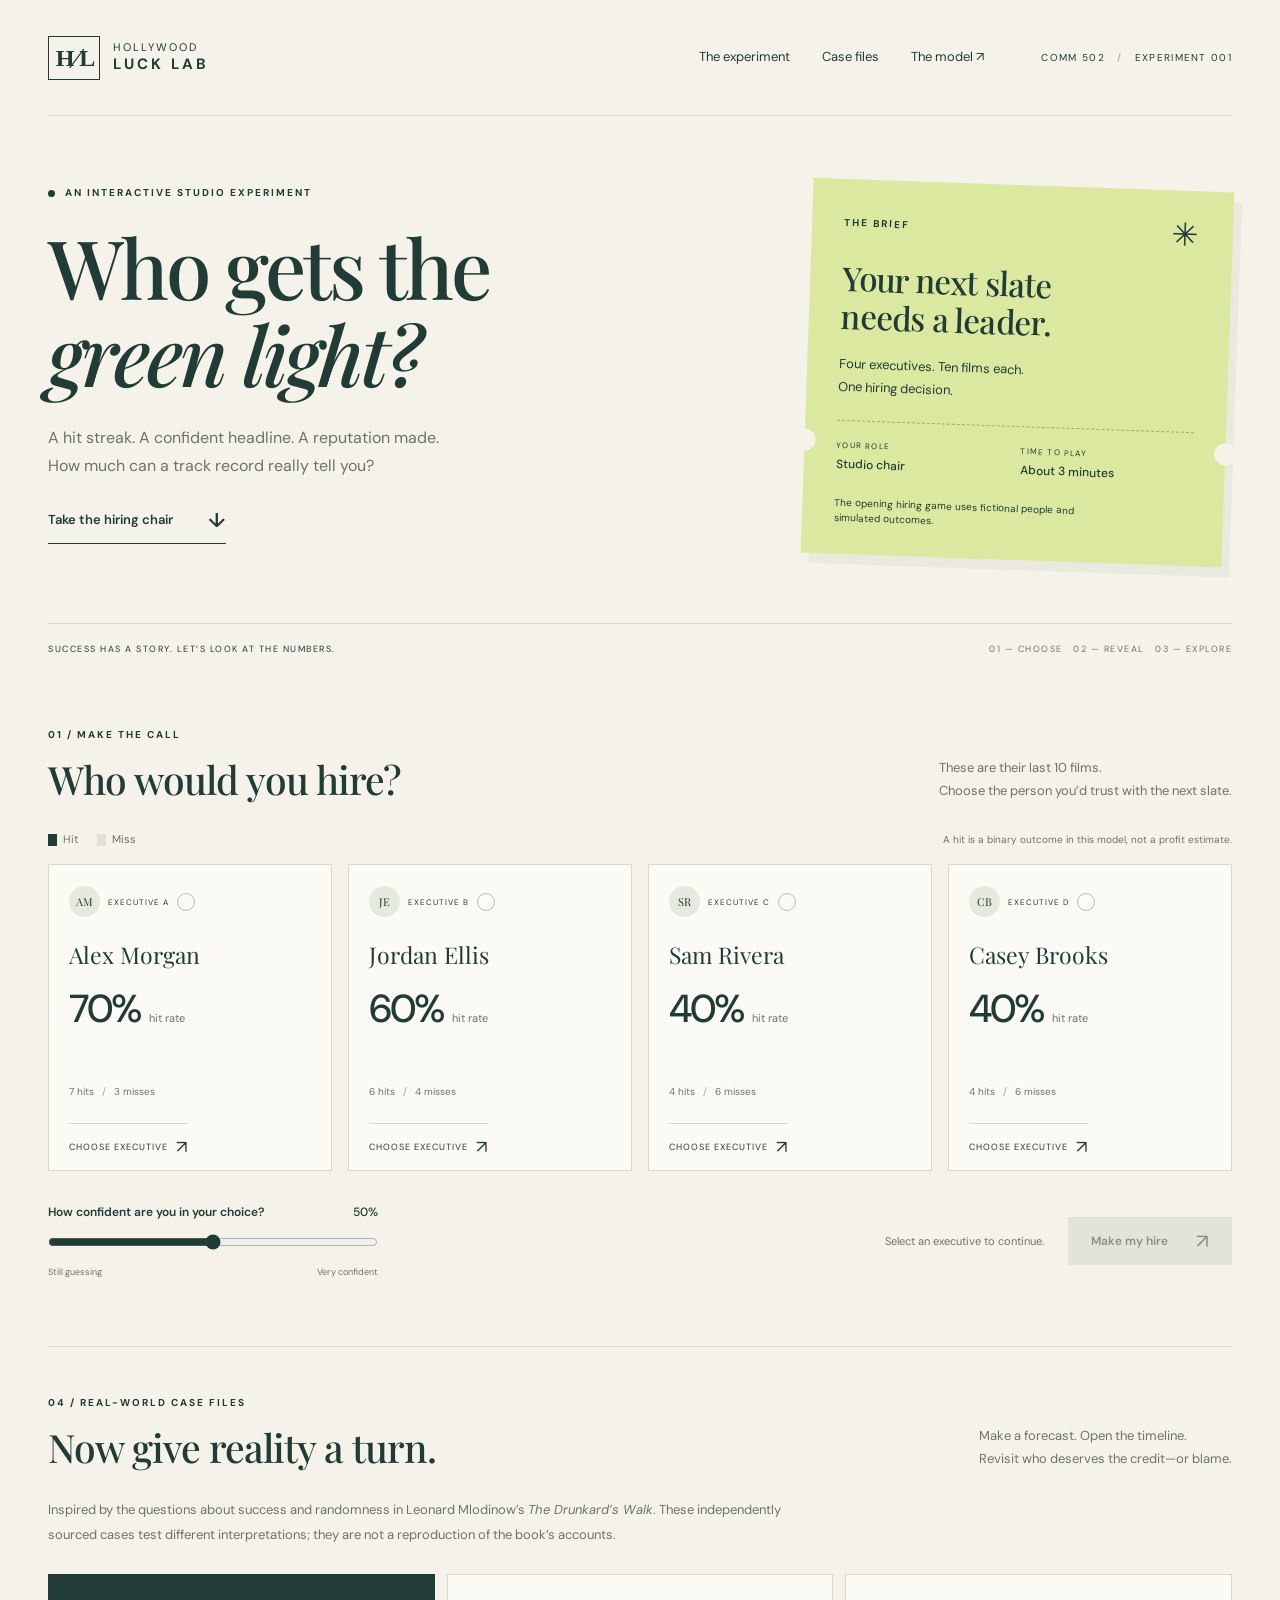
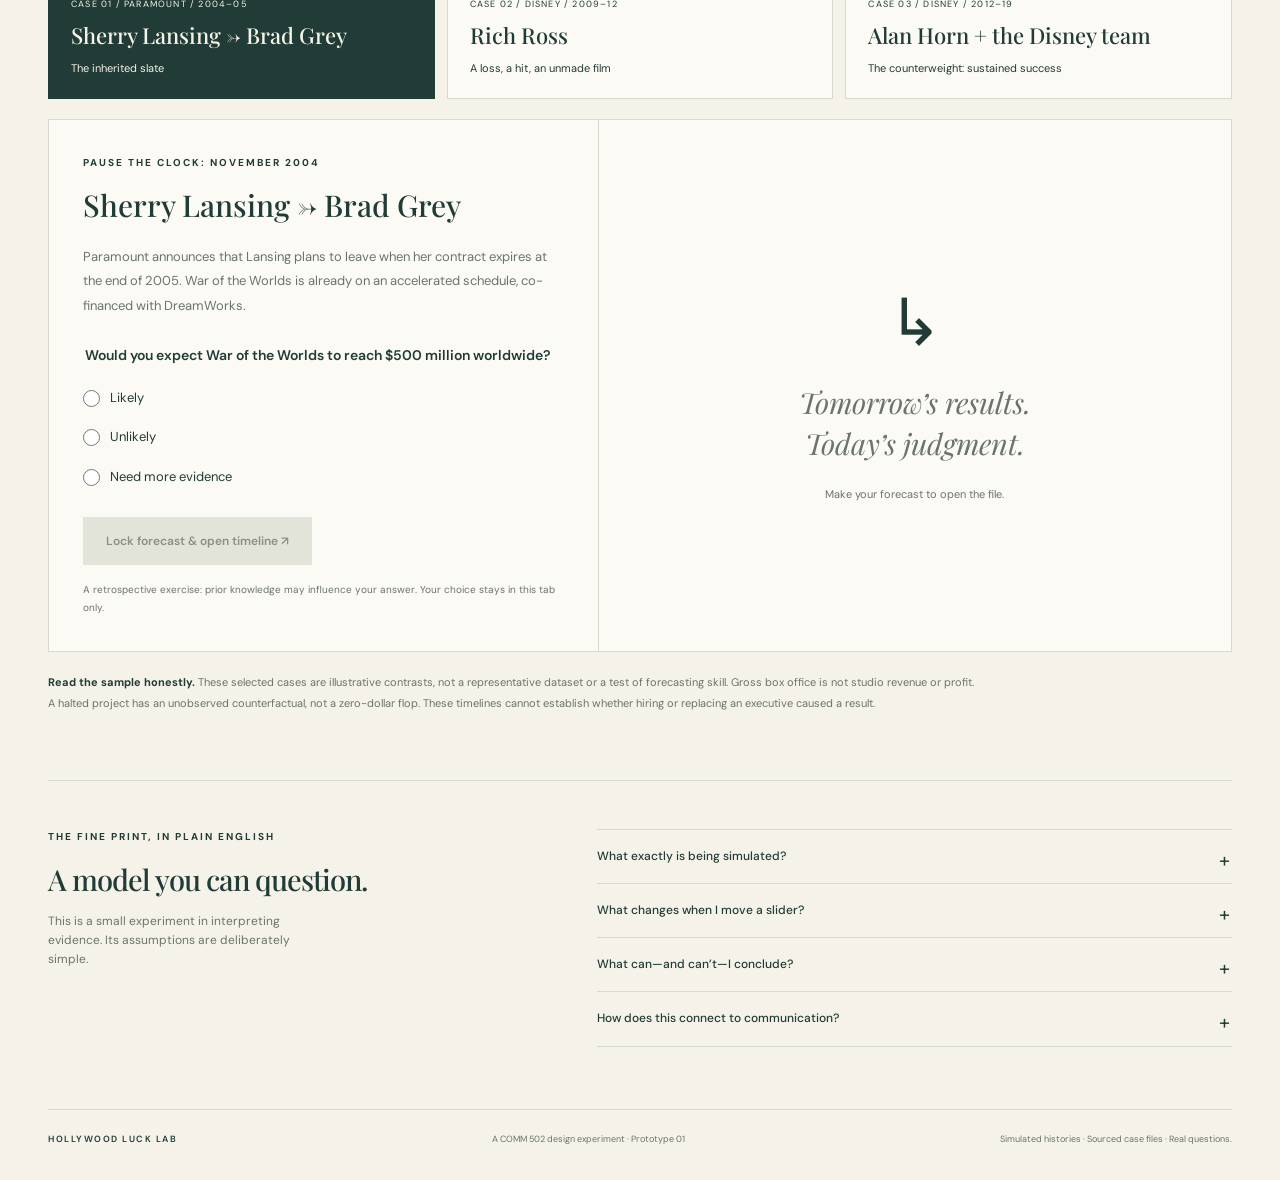
==== public/index.html @ 25ce00ef "Save v1: original Hollywood Luck Lab and sourced case files" ====
<!doctype html>
<html lang="en">
<head>
  <meta charset="utf-8">
  <meta name="viewport" content="width=device-width,initial-scale=1">
  <meta name="description" content="A hands-on experiment about luck, skill, and the stories we tell about success in Hollywood.">
  <title>Hollywood Luck Lab — Who gets the green light?</title>
  <link rel="stylesheet" href="styles.css">
  <link rel="stylesheet" href="cases.css">
</head>
<body>
  <header class="site-header wrap">
    <a class="wordmark" href="#" aria-label="Hollywood Luck Lab home"><span class="brand-mark" aria-hidden="true">H<span>∕</span>L</span><span>HOLLYWOOD<br><strong>LUCK LAB</strong></span></a>
    <nav aria-label="Main navigation"><a href="#experiment">The experiment</a><a href="#case-files">Case files</a><a href="#model">The model <span aria-hidden="true">↗</span></a></nav>
    <span class="edition">COMM 502 <span> / </span> EXPERIMENT 001</span>
  </header>
  <main>
    <noscript><p class="wrap">Enable JavaScript to use the simulation and open the historical case files.</p></noscript>
    <section class="hero wrap" aria-labelledby="hero-title">
      <div class="hero-copy"><p class="eyebrow"><span class="live-dot" aria-hidden="true"></span> AN INTERACTIVE STUDIO EXPERIMENT</p>
        <h1 id="hero-title">Who gets the<br><em>green light?</em></h1>
        <p class="hero-intro">A hit streak. A confident headline. A reputation made.<br class="desktop-break"> How much can a track record really tell you?</p>
        <a class="text-link" href="#experiment">Take the hiring chair <span aria-hidden="true">↓</span></a>
      </div>
      <aside class="brief" aria-label="Your assignment">
        <div class="brief-top"><span>THE BRIEF</span><span aria-hidden="true">✳</span></div>
        <h2>Your next slate <br>needs a leader.</h2>
        <p>Four executives. Ten films each.<br>One hiring decision.</p>
        <div class="brief-rule"></div>
        <div class="brief-facts"><span>YOUR ROLE<strong>Studio chair</strong></span><span>TIME TO PLAY<strong>About 3 minutes</strong></span></div>
        <p class="fiction-note">The opening hiring game uses fictional people and simulated outcomes.</p>
      </aside>
      <div class="hero-bottom"><span>SUCCESS HAS A STORY. LET’S LOOK AT THE NUMBERS.</span><span class="small-caps">01 — CHOOSE &nbsp; 02 — REVEAL &nbsp; 03 — EXPLORE</span></div>
    </section>

    <section id="experiment" class="experiment wrap" aria-labelledby="choice-title">
      <div class="section-heading"><div><p class="eyebrow">01 / MAKE THE CALL</p><h2 id="choice-title">Who would you hire?</h2></div><p>These are their last 10 films.<br>Choose the person you’d trust with the next slate.</p></div>
      <div class="outcome-legend"><span><i class="hit-key"></i> Hit</span><span><i class="miss-key"></i> Miss</span><span class="legend-note">A hit is a binary outcome in this model, not a profit estimate.</span></div>
      <div class="candidate-grid" id="candidates" role="group" aria-label="Choose an executive"></div>
      <div class="decision-row" id="decision-row">
        <div class="confidence-control"><label for="confidence">How confident are you in your choice? <output id="confidence-value" for="confidence">50%</output></label><input type="range" id="confidence" min="0" max="100" step="5" value="50"><div class="range-ends"><span>Still guessing</span><span>Very confident</span></div></div>
        <div class="decision-action"><p id="choice-status" aria-live="polite">Select an executive to continue.</p><button id="hire" class="button primary" disabled>Make my hire <span aria-hidden="true">↗</span></button></div>
      </div>
    </section>

    <section id="reveal" class="reveal-section" hidden aria-labelledby="reveal-title">
      <div class="wrap reveal-inner">
        <div class="reveal-story"><p class="eyebrow">02 / BEHIND THE RECORD</p><p id="hiring-recap" class="recap"></p><h2 id="reveal-title">Different records.<br>The same odds.</h2><p>In this opening scenario, every executive had a <strong>50% chance of a hit on every film.</strong> Their records differ because the outcomes were drawn randomly.</p><p>Your choice was based on the evidence you could see. The reveal shows what that evidence couldn’t tell you with certainty.</p><button id="open-lab" class="button light">Explore what changes <span aria-hidden="true">↓</span></button></div>
        <div class="reveal-visual"><div class="visual-heading"><h3>The record vs. the model</h3><span>HIT RATE</span></div><div id="reveal-chart" class="comparison-chart"></div><div class="chart-axis"><span>0%</span><span>50%</span><span>100%</span></div><div class="chart-legend"><span><i class="observed-key"></i> Observed hit rate</span><span><i class="chance-key"></i> Underlying hit probability</span></div><p class="chart-footnote">The underlying probabilities are known because we set them in the simulation. They are not estimates of real executives’ abilities.</p></div>
      </div>
    </section>

    <section id="lab" class="lab wrap" hidden aria-labelledby="lab-title">
      <div class="section-heading"><div><p class="eyebrow">03 / CHANGE THE WORLD</p><h2 id="lab-title">Put the story to the test.</h2></div><p>Give one executive an advantage.<br>See whether the record makes it obvious.</p></div>
      <div class="lab-layout">
        <aside class="controls" aria-label="Simulation controls">
          <div class="control-block"><label for="films">Films per executive <output id="films-value">10</output></label><input id="films" type="range" min="5" max="100" step="5" value="10"><div class="range-ends"><span>5 films</span><span>100 films</span></div><p>More films give you more observations to work with.</p></div>
          <div class="control-block"><label for="advantage">Alex’s underlying advantage <output id="advantage-value">0 pp</output></label><input id="advantage" type="range" min="0" max="30" step="5" value="0"><div class="range-ends"><span>Equal ability</span><span>+30 percentage points</span></div><p id="odds-description">Everyone has a 50% chance of a hit per film.</p></div>
          <button id="replay" class="button primary">Replay this history <span aria-hidden="true">↻</span></button>
          <p class="seed-note" id="seed-label"></p>
        </aside>
        <div class="lab-chart-panel"><div class="visual-heading"><h3>What you see vs. what we set</h3><span id="history-label">ONE SIMULATED HISTORY</span></div><div id="explore-chart" class="comparison-chart"></div><div class="chart-axis"><span>0%</span><span>50%</span><span>100%</span></div><div class="chart-legend"><span><i class="observed-key"></i> Observed hit rate</span><span><i class="chance-key"></i> Underlying hit probability</span></div><p id="history-summary" class="history-summary" aria-live="polite"></p></div>
      </div>
      <section class="many-histories" aria-labelledby="many-title"><div class="many-intro"><p class="eyebrow">ZOOM OUT</p><h3 id="many-title">One history is only one possibility.</h3><p>Run 1,000 independent histories with these settings. Who finishes alone in first—and how often is the lead a tie?</p><button id="batch" class="button secondary">Run 1,000 histories <span aria-hidden="true">↗</span></button></div><div id="batch-result" class="batch-result" aria-live="polite"><p class="batch-placeholder">A standout record can feel convincing.<br>Let’s see how often it repeats.</p></div></section>
      <div class="lab-footer"><button id="export" class="text-button">Download simulated data <span aria-hidden="true">↓</span></button><button id="reset" class="text-button">Start a fresh hiring round <span aria-hidden="true">↺</span></button><span>Everything runs in your browser. No responses are uploaded.</span></div>
    </section>

    <section id="case-files" class="case-files wrap" aria-labelledby="case-title"></section>

    <section id="model" class="model-section wrap" aria-labelledby="model-title"><div><p class="eyebrow">THE FINE PRINT, IN PLAIN ENGLISH</p><h2 id="model-title">A model you can question.</h2><p>This is a small experiment in interpreting evidence. Its assumptions are deliberately simple.</p></div><div class="model-details">
      <details><summary>What exactly is being simulated?</summary><p>Each film is an independent hit-or-miss draw. The opening round gives all four executives a hit probability of 50%. In the lab, Alex’s probability can rise to 80%; everyone else stays at 50%. “Ability” refers only to that assigned probability. Budgets, genres, collaborators, and market conditions are held outside the model.</p></details>
      <details><summary>What changes when I move a slider?</summary><p>Within a history, each executive has a reproducible stream of random numbers. Adding films extends the same stream; changing Alex’s advantage changes the threshold for a hit. “Replay” draws a new history. The 1,000-history comparison uses separate random draws with the selected settings. A tie is counted separately, not awarded to an arbitrary executive.</p></details>
      <details><summary>What can—and can’t—I conclude?</summary><p>You can investigate how track records vary under these assumptions and how sample size helps distinguish a true difference. You cannot conclude that real executives are equally skilled or that Hollywood success is entirely random. A result after several hits is not guaranteed to reverse: every new film is still an independent draw in this model.</p></details>
      <details><summary>How does this connect to communication?</summary><p>The opening task invites a judgment before showing how the data was made. The reveal makes the limits of a short track record visible. The lab lets you compare observed outcomes with underlying probabilities. These design choices explore representativeness, overconfidence, framing, and selective attention from COMM 502. This prototype does not establish that users exhibit a bias or that it changes their understanding; that requires separate evaluation.</p></details>
    </div></section>
  </main>
  <footer class="site-footer wrap"><span>HOLLYWOOD LUCK LAB</span><span>A COMM 502 design experiment · Prototype 01</span><span>Simulated histories · Sourced case files · Real questions.</span></footer>
  <div id="announcement" class="sr-only" aria-live="polite"></div>
  <script src="simulation.js"></script>
  <script src="app.js"></script>
  <script src="cases.js"></script>
</body>
</html>
---- public/styles.css ----
@import url('https://fonts.googleapis.com/css2?family=DM+Sans:wght@400;450;500;600;650;700&family=Playfair+Display:ital,wght@0,500;0,600;0,700;1,500;1,600&display=swap');
:root{--paper:#f5f2e9;--ink:#213c36;--muted:#6b746c;--line:#d7d9cd;--green:#dbe9a0;--coral:#edb197;--card:#fbfaf4;--miss:#e1e2d6;--font:'DM Sans',system-ui,sans-serif;--serif:'Playfair Display',Georgia,serif;color-scheme:light}
*{box-sizing:border-box}html{scroll-behavior:smooth;scroll-padding-top:32px}body{margin:0;background:var(--paper);color:var(--ink);font-family:var(--font);font-size:15px;line-height:1.6}button,input{font:inherit}button,a,input{touch-action:manipulation}button,a{-webkit-tap-highlight-color:transparent}button{cursor:pointer}button:disabled{cursor:default}a{color:inherit;text-decoration:none}button:focus-visible,a:focus-visible,input:focus-visible,summary:focus-visible{outline:3px solid #b45e35;outline-offset:5px}[hidden]{display:none!important}.wrap{max-width:1232px;width:calc(100% - 96px);margin:0 auto}.site-header{height:116px;display:flex;align-items:center;border-bottom:1px solid var(--line);gap:32px}.wordmark{display:flex;align-items:center;gap:13px;font-size:11px;line-height:1.25;letter-spacing:2px}.wordmark strong{font-size:15px;letter-spacing:3px}.brand-mark{height:44px;width:52px;display:flex;align-items:center;justify-content:center;border:1.5px solid var(--ink);font-family:Georgia,serif;font-weight:700;font-size:24px;letter-spacing:-3px}.brand-mark span{font-size:30px;font-weight:400;margin:0 3px}.site-header nav{display:flex;gap:32px;margin-left:auto;font-size:13px}.site-header nav a:hover{text-decoration:underline;text-underline-offset:5px}.edition{font-size:10px;letter-spacing:1.3px;margin-left:25px}.edition span{margin:0 8px;color:#9da18d}.hero{padding:69px 0 0;display:grid;grid-template-columns:1.6fr 1fr;gap:34px 80px}.eyebrow{font-size:10px;letter-spacing:2px;font-weight:700;margin:0 0 22px;display:flex;align-items:center;gap:10px}.live-dot{width:7px;height:7px;display:inline-block;background:var(--ink);border-radius:50%}h1,h2,h3,p{margin-top:0}h1{font-family:var(--serif);font-size:clamp(56px,6.4vw,88px);line-height:1.06;letter-spacing:-3px;font-weight:500;margin-bottom:27px}h1 em{font-weight:500}h2{font-family:var(--serif);font-size:39px;line-height:1.2;letter-spacing:-1px;font-weight:500;margin-bottom:0}.hero-intro{font-size:16px;line-height:1.8;color:var(--muted);margin-bottom:23px}.text-link{display:inline-flex;align-items:center;gap:35px;border-bottom:1px solid var(--ink);font-weight:600;font-size:13px;padding:0 0 7px}.text-link span{font-size:20px}.brief{background:var(--green);padding:28px 32px;align-self:center;position:relative;transform:rotate(2deg);margin-right:4px;box-shadow:8px 10px 0 rgba(33,60,54,.05)}.brief:before,.brief:after{content:'';position:absolute;width:22px;height:22px;background:var(--paper);border-radius:50%;top:67%;left:-11px}.brief:after{left:auto;right:-11px}.brief-top{display:flex;justify-content:space-between;align-items:center;font-size:10px;letter-spacing:2px;font-weight:700;margin-bottom:20px}.brief-top span:last-child{font-size:32px;line-height:1}.brief h2{font-family:var(--serif);font-size:33px;line-height:1.15;letter-spacing:-.8px;margin-bottom:17px}.brief>p{font-size:13px;line-height:1.8;margin-bottom:21px}.brief-rule{border-top:1px dashed #9daf6a;margin:0 0 18px}.brief-facts{display:grid;grid-template-columns:1fr 1fr;gap:12px;font-size:8px;letter-spacing:1.2px}.brief-facts strong{display:block;font-size:12px;letter-spacing:0;margin-top:4px;font-weight:500}.brief .fiction-note{font-size:10px;line-height:1.55;margin:20px 0 0;max-width:260px}.hero-bottom{grid-column:1/-1;margin-top:29px;border-top:1px solid var(--line);padding:18px 0;display:flex;justify-content:space-between;font-size:9px;letter-spacing:1.5px;gap:20px}.small-caps{color:var(--muted)}.experiment{padding-top:53px;padding-bottom:66px;scroll-margin-top:30px}.section-heading{display:flex;justify-content:space-between;gap:32px;align-items:flex-end;margin-bottom:28px}.section-heading .eyebrow{margin-bottom:13px}.section-heading>p{margin:0;font-size:13px;color:var(--muted);line-height:1.8;max-width:360px}.outcome-legend{display:flex;gap:19px;font-size:11px;align-items:center;margin-bottom:16px;color:var(--muted)}.outcome-legend>span{display:flex;align-items:center;gap:6px}.hit-key,.miss-key{display:inline-block;width:9px;height:12px;background:var(--ink)}.miss-key{background:var(--miss)}.legend-note{margin-left:auto;font-size:10px}.candidate-grid{display:grid;grid-template-columns:repeat(4,minmax(0,1fr));gap:16px}.candidate{background:var(--card);color:var(--ink);text-align:left;border:1px solid var(--line);padding:21px 20px 0;display:flex;flex-direction:column;position:relative;min-width:0;transition:background .15s,border-color .15s,transform .15s}.candidate:not(:disabled):hover{border-color:var(--ink);transform:translateY(-3px)}.candidate.selected{border:2px solid var(--ink);padding:20px 19px 0;background:#e9eddb}.candidate:disabled{opacity:1}.candidate-top{display:flex;align-items:center;gap:8px;margin-bottom:24px}.monogram{width:31px;height:31px;border-radius:50%;background:#e6e9dd;display:flex;align-items:center;justify-content:center;font-family:var(--serif);font-size:11px}.candidate-code{font-size:8px;letter-spacing:1px}.selection-dot{margin-left:auto;border:1px solid #b8bfb0;border-radius:50%;width:18px;height:18px;font-size:11px;line-height:16px;text-align:center}.candidate.selected .selection-dot{background:var(--ink);border-color:var(--ink);color:var(--paper)}.candidate-name{font-family:var(--serif);font-size:23px;line-height:1.2;margin-bottom:20px}.candidate-metric{display:flex;align-items:baseline;gap:8px;margin-bottom:21px}.candidate-metric strong{font-size:39px;line-height:1;font-weight:500;letter-spacing:-2px}.candidate-metric>span{font-size:11px;color:var(--muted)}.film-strip{display:grid;grid-template-columns:repeat(10,minmax(0,1fr));gap:4px;margin-bottom:10px}.film{height:25px;display:block;background:var(--miss)}.film.hit{background:var(--ink)}.record-description{font-size:10px;margin-bottom:23px;color:var(--muted)}.record-description>span{padding:0 5px;color:#a2a895}.candidate-bottom{border-top:1px solid var(--line);padding:14px 0;display:flex;justify-content:space-between;align-items:center;font-size:9px;letter-spacing:1px;gap:8px}.candidate-bottom>span{font-size:18px;line-height:1}.decision-row{display:flex;justify-content:space-between;align-items:center;gap:35px;margin-top:32px}.confidence-control{width:330px;max-width:100%}label{display:flex;align-items:center;justify-content:space-between;gap:16px;font-size:12px;font-weight:600;margin-bottom:9px}output{font-variant-numeric:tabular-nums;font-weight:500}input[type=range]{width:100%;accent-color:var(--ink);cursor:pointer;margin:0;height:22px}.range-ends{display:flex;justify-content:space-between;gap:15px;font-size:9px;color:var(--muted);margin-top:5px}.decision-action{display:flex;align-items:center;gap:24px}.decision-action>p{font-size:11px;color:var(--muted);margin:0;max-width:210px}.button{border:1px solid transparent;min-height:48px;padding:13px 22px;display:inline-flex;align-items:center;justify-content:center;gap:28px;font-size:12px;font-weight:600;white-space:normal;border-radius:0;line-height:1.4}.button span{font-size:20px;font-weight:400;line-height:1}.primary{background:var(--ink);color:var(--paper)}.primary:hover:not(:disabled){background:#36554a}.button:disabled{background:#e2e4da;color:#89917f}.secondary{border-color:var(--ink);background:transparent;color:var(--ink)}.secondary:hover{background:#e5e8d9}.light{background:var(--green);color:var(--ink)}.light:hover{background:#e7f0b7}.reveal-section{background:var(--ink);color:var(--paper);scroll-margin-top:0}.reveal-inner{padding-top:65px;padding-bottom:66px;display:grid;grid-template-columns:1fr 1fr;gap:85px}.reveal-story>.eyebrow{color:var(--green);margin-bottom:22px}.recap{font-size:11px;color:#c2cbbd;margin-bottom:20px}.reveal-story h2{font-size:47px;line-height:1.13;margin-bottom:24px}.reveal-story>p:not(.eyebrow):not(.recap){font-size:13px;line-height:1.9;color:#d0d7c9;max-width:440px;margin-bottom:17px}.reveal-story strong{color:var(--paper);font-weight:600}.reveal-story>.button{margin-top:13px}.visual-heading{display:flex;justify-content:space-between;align-items:center;gap:12px;margin-bottom:24px}.visual-heading h3{font-size:14px;font-weight:500;margin:0}.visual-heading>span{font-size:8px;letter-spacing:1px;white-space:nowrap;color:var(--muted)}.reveal-visual{align-self:center}.reveal-visual .visual-heading>span{color:#bbc7b3}.comparison-row{margin-bottom:19px}.comparison-label{display:flex;align-items:center;justify-content:space-between;font-size:12px;margin-bottom:9px;gap:12px}.comparison-label small{margin-left:8px;font-size:7px;letter-spacing:1px;border-bottom:1px solid currentColor;padding-bottom:2px}.comparison-label strong{font-size:11px;font-weight:500;white-space:nowrap;font-variant-numeric:tabular-nums}.comparison-label strong span{margin-left:10px;opacity:.7}.bar-track{height:15px;background:#e5e7db;position:relative}.observed-bar{display:block;height:100%;background:var(--ink);transition:width .2s}.probability-marker{position:absolute;top:-4px;height:23px;width:3px;background:#ae603e;transform:translateX(-1.5px)}.probability-label{font-size:9px;color:var(--muted);margin-top:7px}.chart-axis{display:flex;justify-content:space-between;font-size:9px;color:var(--muted);margin-top:5px;font-variant-numeric:tabular-nums}.chart-legend{display:flex;gap:20px;flex-wrap:wrap;font-size:9px;margin-top:23px;line-height:1.5}.chart-legend>span{display:flex;align-items:center;gap:7px}.observed-key{height:7px;width:15px;background:var(--ink);display:inline-block}.chance-key{width:3px;height:12px;background:#ae603e;display:inline-block}.chart-footnote{font-size:10px;color:#bfcbbb;line-height:1.8;margin-top:18px}.reveal-visual .bar-track{background:#496055}.reveal-visual .observed-bar,.reveal-visual .observed-key{background:var(--green)}.reveal-visual .probability-marker,.reveal-visual .chance-key{background:var(--coral)}.reveal-visual .probability-label,.reveal-visual .chart-axis{color:#bfcbbb}.lab{padding-top:68px;scroll-margin-top:24px}.lab-layout{display:grid;grid-template-columns:1fr 1.6fr;gap:75px;padding-top:17px}.controls{border-right:1px solid var(--line);padding-right:40px}.control-block{margin-bottom:31px}.control-block label{font-size:12px}.control-block>p{font-size:11px;line-height:1.8;color:var(--muted);margin:13px 0 0}.controls>.button{width:100%}.seed-note{font-size:8px;letter-spacing:1px;color:var(--muted);text-align:center;margin:12px 0 0}.lab-chart-panel{padding-top:1px}.history-summary{font-size:12px;margin:23px 0 0;padding-top:20px;border-top:1px solid var(--line);line-height:1.8}.many-histories{display:grid;grid-template-columns:1fr 1.6fr;gap:75px;padding:36px;margin-top:42px;background:#e9ecdd}.many-intro .eyebrow{margin-bottom:14px}.many-intro h3{font-family:var(--serif);font-size:25px;font-weight:500;line-height:1.25;margin-bottom:16px}.many-intro>p:not(.eyebrow){font-size:12px;color:var(--muted);line-height:1.8;margin-bottom:21px}.many-intro>.button{font-size:11px;padding:11px 15px}.batch-result{align-self:center}.batch-placeholder{font-family:var(--serif);font-size:22px;line-height:1.6;color:var(--muted);font-style:italic;margin:0}.batch-summary{font-size:12px;line-height:1.7;margin:0 0 19px}.batch-summary>strong{font-size:25px;letter-spacing:-1px;font-weight:500;margin-right:3px}.win-row{display:grid;grid-template-columns:95px 1fr 44px;align-items:center;gap:10px;font-size:10px;margin:10px 0}.win-row strong{text-align:right;font-weight:500;font-variant-numeric:tabular-nums}.win-track{height:8px;background:#d4dac8}.win-track i{display:block;height:100%;background:var(--ink)}.win-track .tie-bar{background:#8b927d}.batch-footnote{font-size:9px;line-height:1.7;color:var(--muted);margin:18px 0 0}.lab-footer{display:flex;flex-wrap:wrap;align-items:center;gap:18px 28px;margin:23px 0 0}.text-button{border:0;border-bottom:1px solid var(--line);padding:6px 0;background:transparent;color:var(--ink);font-size:11px}.text-button span{margin-left:12px}.text-button:hover{border-color:var(--ink)}.lab-footer>span{font-size:9px;color:var(--muted);margin-left:auto}.model-section{border-top:1px solid var(--line);margin-top:18px;padding-top:48px;padding-bottom:62px;display:grid;grid-template-columns:1fr 1.4fr;gap:95px}.lab:not([hidden])~.model-section{margin-top:58px}.model-section .eyebrow{margin-bottom:16px}.model-section h2{font-size:29px;line-height:1.25;margin-bottom:15px}.model-section>div>p:not(.eyebrow){font-size:12px;color:var(--muted);max-width:280px}.model-details details{border-bottom:1px solid var(--line)}.model-details details:first-child{border-top:1px solid var(--line)}summary{cursor:pointer;font-size:12px;font-weight:500;padding:17px 25px 17px 0;position:relative;list-style:none}summary::-webkit-details-marker{display:none}summary:after{content:'+';position:absolute;right:2px;top:14px;font-size:20px;font-weight:400}details[open] summary:after{content:'−'}.model-details p{font-size:12px;color:var(--muted);line-height:1.9;margin-bottom:20px;max-width:540px}.site-footer{border-top:1px solid var(--line);padding:22px 0 34px;display:flex;justify-content:space-between;gap:18px;font-size:9px;color:var(--muted)}.site-footer>span:first-child{color:var(--ink);font-weight:600;letter-spacing:1.5px}.sr-only{position:absolute;width:1px;height:1px;padding:0;margin:-1px;overflow:hidden;clip:rect(0,0,0,0);white-space:nowrap;border:0}
@media(min-width:1450px){.hero{padding-top:80px}.hero-bottom{margin-top:47px}.brief{padding:30px 35px}}
@media(max-width:1000px){.wrap{width:calc(100% - 56px)}.edition{display:none}.hero{gap:35px 45px;grid-template-columns:1.4fr 1fr}.brief{padding:23px}.brief h2{font-size:29px}.candidate-grid{gap:12px}.candidate{padding:17px 14px 0}.candidate.selected{padding:16px 13px 0}.candidate-code{font-size:7px;letter-spacing:.5px}.candidate-top{gap:5px}.candidate-name{font-size:20px}.monogram{width:26px;height:26px}.decision-action{gap:15px}.decision-action>p{max-width:155px}.reveal-inner{gap:45px}.lab-layout{gap:38px;grid-template-columns:1fr 1.4fr}.controls{padding-right:27px}.many-histories{gap:35px;grid-template-columns:1fr 1.4fr}.model-section{gap:50px}.legend-note{display:none!important}.hero-bottom{font-size:8px}.small-caps{letter-spacing:.5px}.site-footer{font-size:8px}}
@media(max-width:760px){.wrap{width:calc(100% - 40px)}.site-header{height:88px;gap:15px}.site-header nav{gap:18px;font-size:11px}.wordmark{gap:9px;font-size:8px;letter-spacing:1px}.wordmark strong{font-size:11px;letter-spacing:2px}.brand-mark{width:39px;height:36px;font-size:20px}.brand-mark span{font-size:24px}.hero{padding-top:42px;grid-template-columns:1fr;gap:30px}.hero-copy{max-width:520px}.hero h1{font-size:64px}.hero-intro{font-size:14px}.brief{max-width:420px;width:100%;justify-self:end;transform:rotate(1deg);margin:0 3px 0 0}.brief h2{font-size:30px}.brief h2 br{display:none}.brief>p{margin-bottom:16px}.brief-top{margin-bottom:12px}.brief .fiction-note{max-width:none;margin-top:15px}.brief-facts{font-size:9px}.hero-bottom{margin-top:10px;padding:15px 0;display:block;font-size:8px}.hero-bottom .small-caps{display:none}.eyebrow{font-size:9px;letter-spacing:1.5px}.experiment{padding-top:32px;padding-bottom:40px}.section-heading{align-items:start;flex-direction:column;gap:14px;margin-bottom:24px}h2{font-size:33px}.section-heading>p{font-size:12px}.candidate-grid{grid-template-columns:repeat(2,minmax(0,1fr));gap:12px}.candidate{padding:19px 16px 0}.candidate.selected{padding:18px 15px 0}.candidate-name{font-size:23px}.candidate-top{margin-bottom:19px}.candidate-code{font-size:8px}.candidate-metric strong{font-size:36px}.candidate-metric{margin-bottom:17px}.candidate-bottom{font-size:8px;letter-spacing:.6px}.film-strip{gap:3px}.film{height:21px}.decision-row{flex-direction:column;gap:25px;align-items:stretch;margin-top:26px}.confidence-control{width:100%}.decision-action{justify-content:space-between}.decision-action>p{max-width:150px}.decision-action .button{min-width:155px;padding:13px 15px;gap:18px}.range-ends{font-size:10px}.confidence-control label{font-size:13px}.reveal-inner{padding-top:42px;padding-bottom:42px;grid-template-columns:1fr;gap:38px}.reveal-story h2{font-size:41px}.reveal-story>p:not(.eyebrow):not(.recap){font-size:14px}.reveal-visual .visual-heading h3{font-size:14px}.comparison-label{font-size:13px}.comparison-label small{font-size:8px}.comparison-label strong{font-size:12px}.probability-label{font-size:10px}.chart-legend{font-size:10px}.chart-footnote{font-size:11px}.chart-axis{font-size:10px}.lab{padding-top:42px}.lab-layout{grid-template-columns:1fr;gap:35px;padding-top:0}.controls{padding-right:0;border-right:0;border-bottom:1px solid var(--line);padding-bottom:28px}.control-block label{font-size:13px}.control-block>p{font-size:12px}.controls>.button{width:auto}.seed-note{display:inline-block;margin-left:16px;font-size:8px}.many-histories{grid-template-columns:1fr;gap:29px;padding:25px;margin-top:30px}.batch-placeholder{font-size:20px}.win-row{font-size:11px;grid-template-columns:95px 1fr 43px}.batch-footnote{font-size:10px}.batch-summary{font-size:13px}.lab-footer{gap:14px 20px}.lab-footer>span{width:100%;margin-left:0;font-size:10px}.text-button{font-size:11px}.model-section{grid-template-columns:1fr;gap:21px;margin-top:0;padding-top:35px;padding-bottom:35px}.model-section>div>p:not(.eyebrow){max-width:none;font-size:13px}.model-details p,summary{font-size:13px}.site-footer{flex-wrap:wrap;gap:8px;font-size:9px;padding-bottom:24px}.site-footer>span:last-child{width:100%}input[type=range]{height:30px}}
@media(max-width:380px){.wrap{width:calc(100% - 30px)}.site-header nav{gap:10px;font-size:10px}.hero h1{font-size:56px}.candidate{padding:16px 12px 0}.candidate.selected{padding:15px 11px 0}.candidate-name{font-size:20px}.monogram{width:23px;height:23px;font-size:9px}.candidate-code{font-size:7px}.film-strip{gap:2px}.decision-action{align-items:stretch;flex-direction:column}.decision-action>p{max-width:none}.seed-note{display:block;margin-left:0;text-align:left}.comparison-label small{display:block;margin-left:0;width:max-content}.comparison-label{align-items:start}}
@media(prefers-reduced-motion:reduce){html{scroll-behavior:auto}*,*:before,*:after{transition:none!important;animation:none!important}}
---- public/cases.css ----
.case-files{padding-top:48px;padding-bottom:48px;border-top:1px solid var(--line);scroll-margin-top:24px}.lab:not([hidden])~.case-files{margin-top:55px}.case-intro{font-size:13px;color:var(--muted);max-width:760px;line-height:1.9;margin-bottom:26px}.case-picker{display:grid;grid-template-columns:repeat(3,minmax(0,1fr));gap:12px;margin-bottom:20px}.case-tab{display:flex;flex-direction:column;gap:10px;text-align:left;border:1px solid var(--line);background:var(--card);padding:22px;color:var(--ink)}.case-tab:hover{border-color:var(--ink)}.case-tab.active{background:var(--ink);color:var(--paper);border-color:var(--ink)}.case-tab>span{font-size:9px;letter-spacing:1.2px}.case-tab>strong{font-family:var(--serif);font-weight:500;font-size:22px;line-height:1.3}.case-tab>small{font-size:11px;line-height:1.5}.case-panel{display:grid;grid-template-columns:1fr 1.15fr;border:1px solid var(--line);background:var(--card)}.case-brief{padding:34px;border-right:1px solid var(--line)}.case-brief .eyebrow{text-transform:uppercase;line-height:1.7;margin-bottom:16px}.case-brief h3{font-family:var(--serif);font-weight:500;font-size:30px;line-height:1.25;margin-bottom:20px}.case-brief>p:not(.eyebrow){font-size:13px;line-height:1.9;color:var(--muted)}.case-brief fieldset{border:0;margin:25px 0 23px;padding:0;min-width:0}.case-brief legend{font-size:14px;font-weight:600;line-height:1.7;margin-bottom:14px}.forecast-options{display:flex;flex-direction:column;gap:7px}.forecast-option{justify-content:start;gap:10px;font-size:13px;font-weight:400;margin:0;padding:6px 0;cursor:pointer}.forecast-option input{accent-color:var(--ink);width:17px;height:17px;margin:0}.case-brief .case-note{font-size:10px!important;margin:16px 0 0;line-height:1.8!important}.case-evidence{padding:34px;display:flex;flex-direction:column;min-width:0}.sealed-file{margin:auto;text-align:center;padding:30px 0;color:var(--muted)}.sealed-file>span{font-family:var(--serif);font-size:65px;color:var(--ink)}.sealed-file>p{font-family:var(--serif);font-size:29px;font-style:italic;line-height:1.4;margin:12px 0 18px}.sealed-file>small{font-size:11px}.forecast-recap{background:#e9ecdd;padding:16px 18px;font-size:11px;line-height:1.9;margin-bottom:26px}.case-timeline{padding:0 0 0 16px;margin:0;list-style:none;border-left:1px solid #b9c3ae}.case-timeline li{position:relative;padding:0 0 24px 11px}.case-timeline li:before{content:'';position:absolute;width:7px;height:7px;border-radius:50%;background:var(--ink);top:4px;left:-20px}.case-timeline time{font-size:9px;letter-spacing:1.2px;color:var(--muted)}.case-timeline h4{font-size:14px;font-weight:600;margin:8px 0}.case-timeline p{font-size:12px;line-height:1.9;color:var(--muted);margin:0}.case-takeaway{border-top:1px solid var(--line);padding-top:21px}.case-takeaway .eyebrow{font-size:9px;line-height:1.8;margin-bottom:10px}.case-takeaway>p:last-child{font-size:12px;line-height:1.9;color:var(--muted);margin-bottom:12px}.case-sources ul{padding-left:17px;margin:0 0 12px}.case-sources li{font-size:11px;line-height:1.8;margin-bottom:10px}.case-sources a{text-decoration:underline;text-underline-offset:3px}.case-limits{font-size:11px;line-height:1.9;color:var(--muted);max-width:930px;margin:20px 0 0}.case-limits strong{color:var(--ink)}
@media(max-width:1000px){.case-tab{padding:18px}.case-tab>strong{font-size:20px}.case-brief,.case-evidence{padding:25px}}
@media(max-width:760px){.site-header nav{gap:12px;font-size:10px}.case-files{padding:35px 0}.case-picker{grid-template-columns:1fr;gap:8px}.case-tab{padding:17px;gap:6px}.case-tab>strong{font-size:22px}.case-panel{grid-template-columns:1fr}.case-brief{border-right:0;border-bottom:1px solid var(--line);padding:24px}.case-evidence{padding:24px}.case-brief .case-note{font-size:11px!important}.case-timeline p,.case-takeaway>p:last-child{font-size:13px}.case-sources li,.case-limits{font-size:12px}.case-tab>span,.case-timeline time{font-size:10px}}
@media(max-width:380px){.site-header nav{gap:8px;font-size:9px}.case-brief,.case-evidence{padding:20px}}
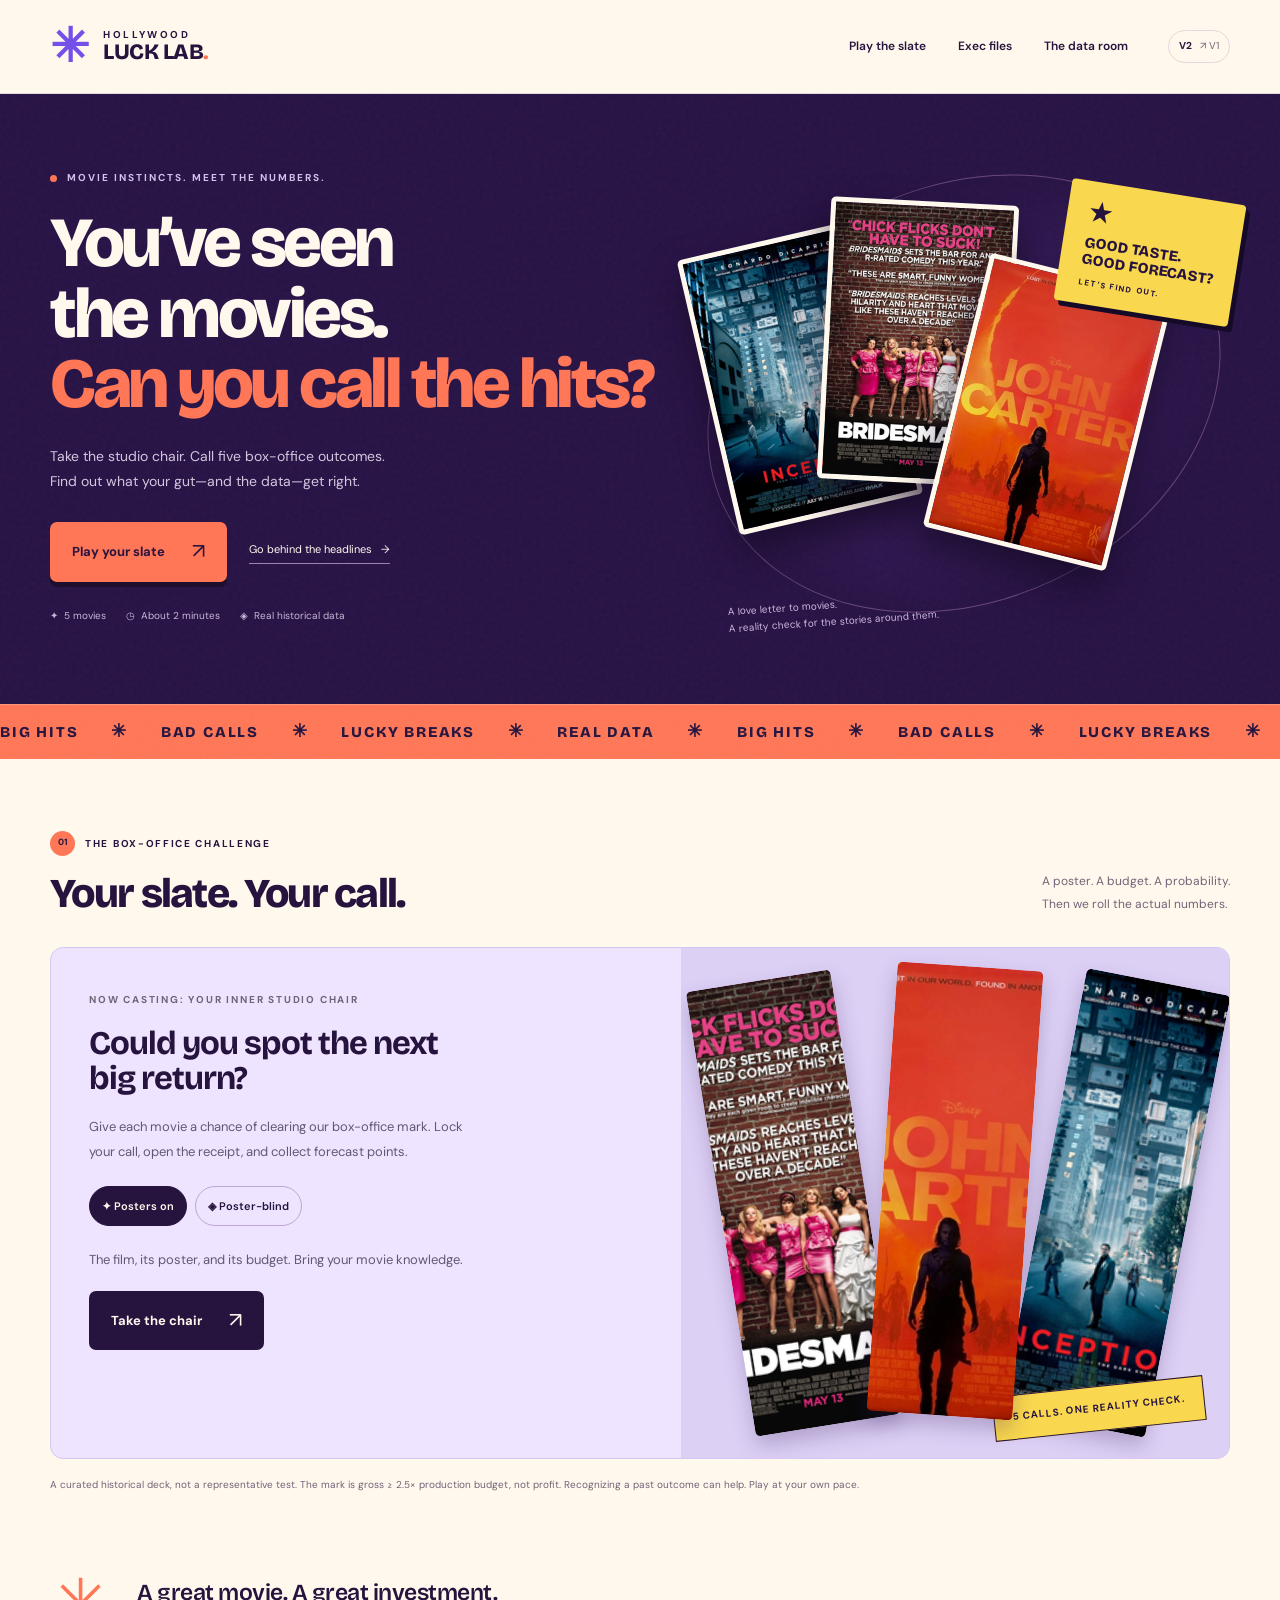
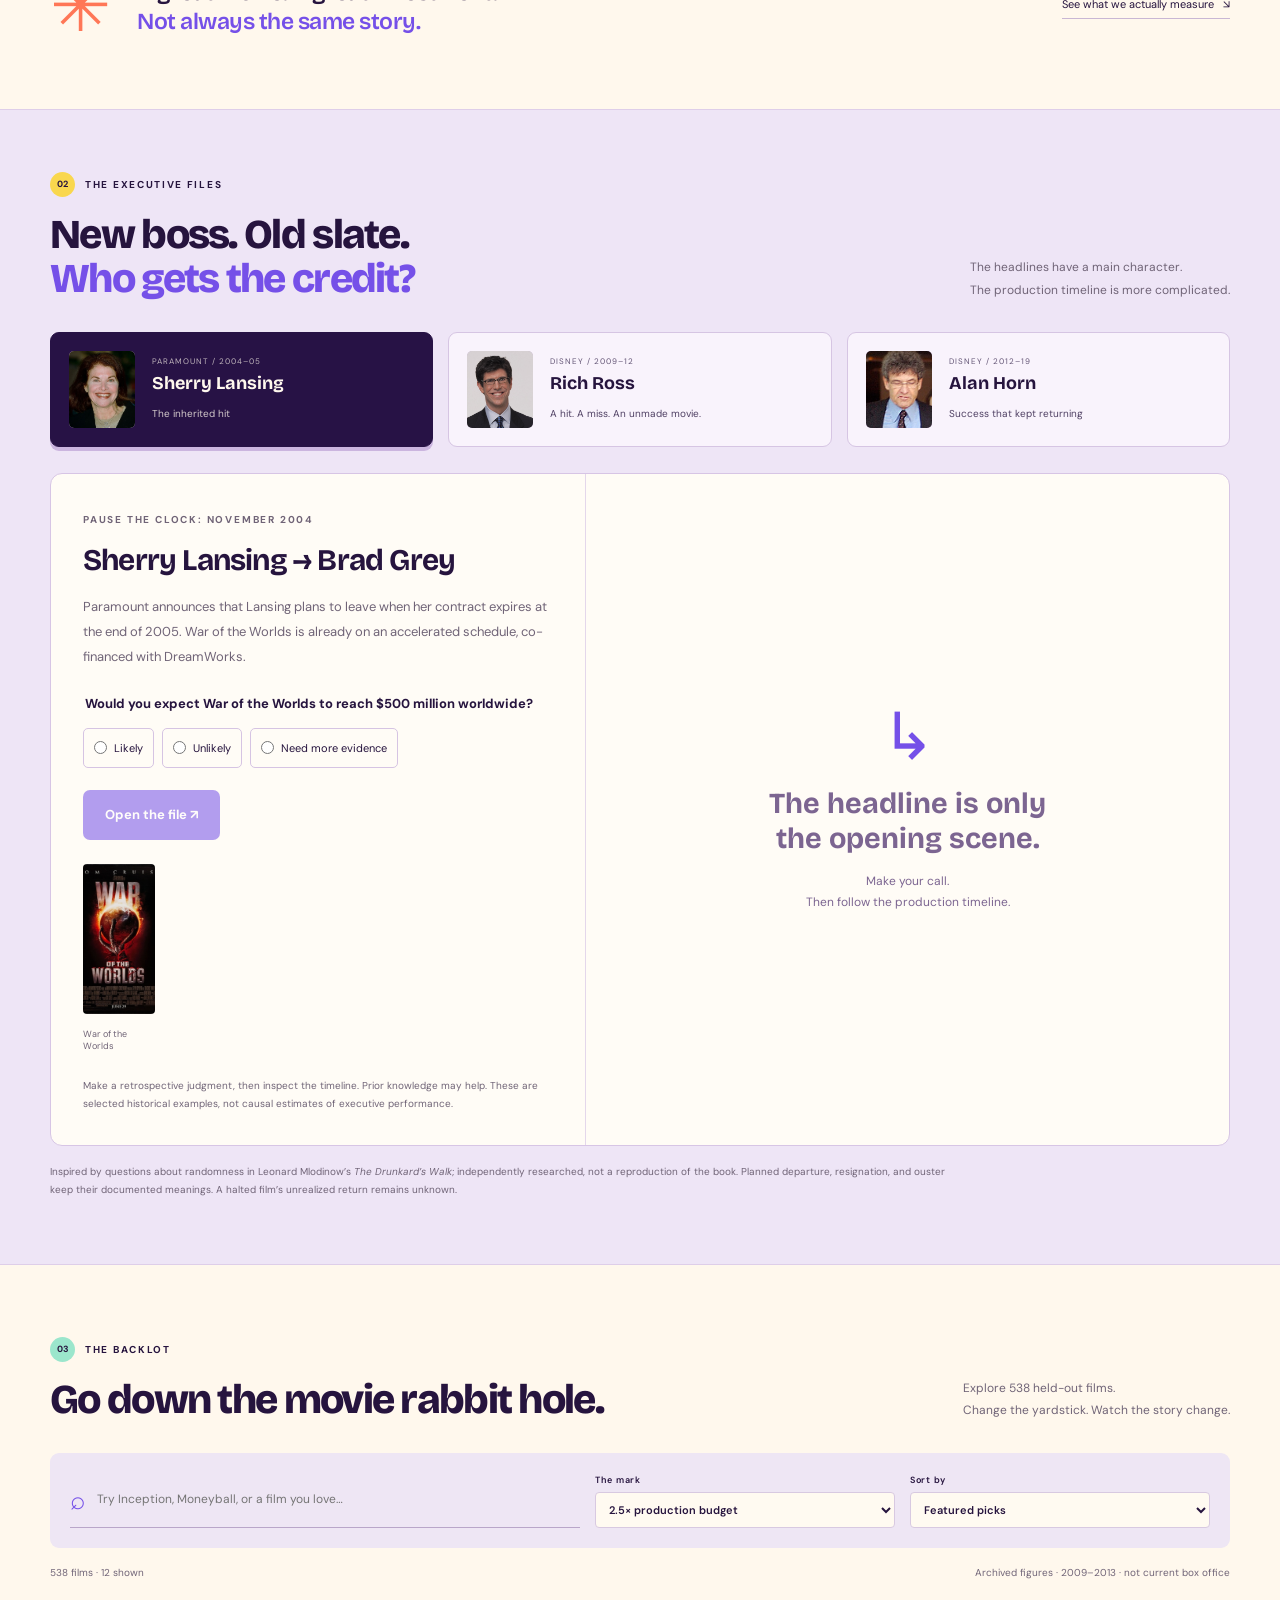
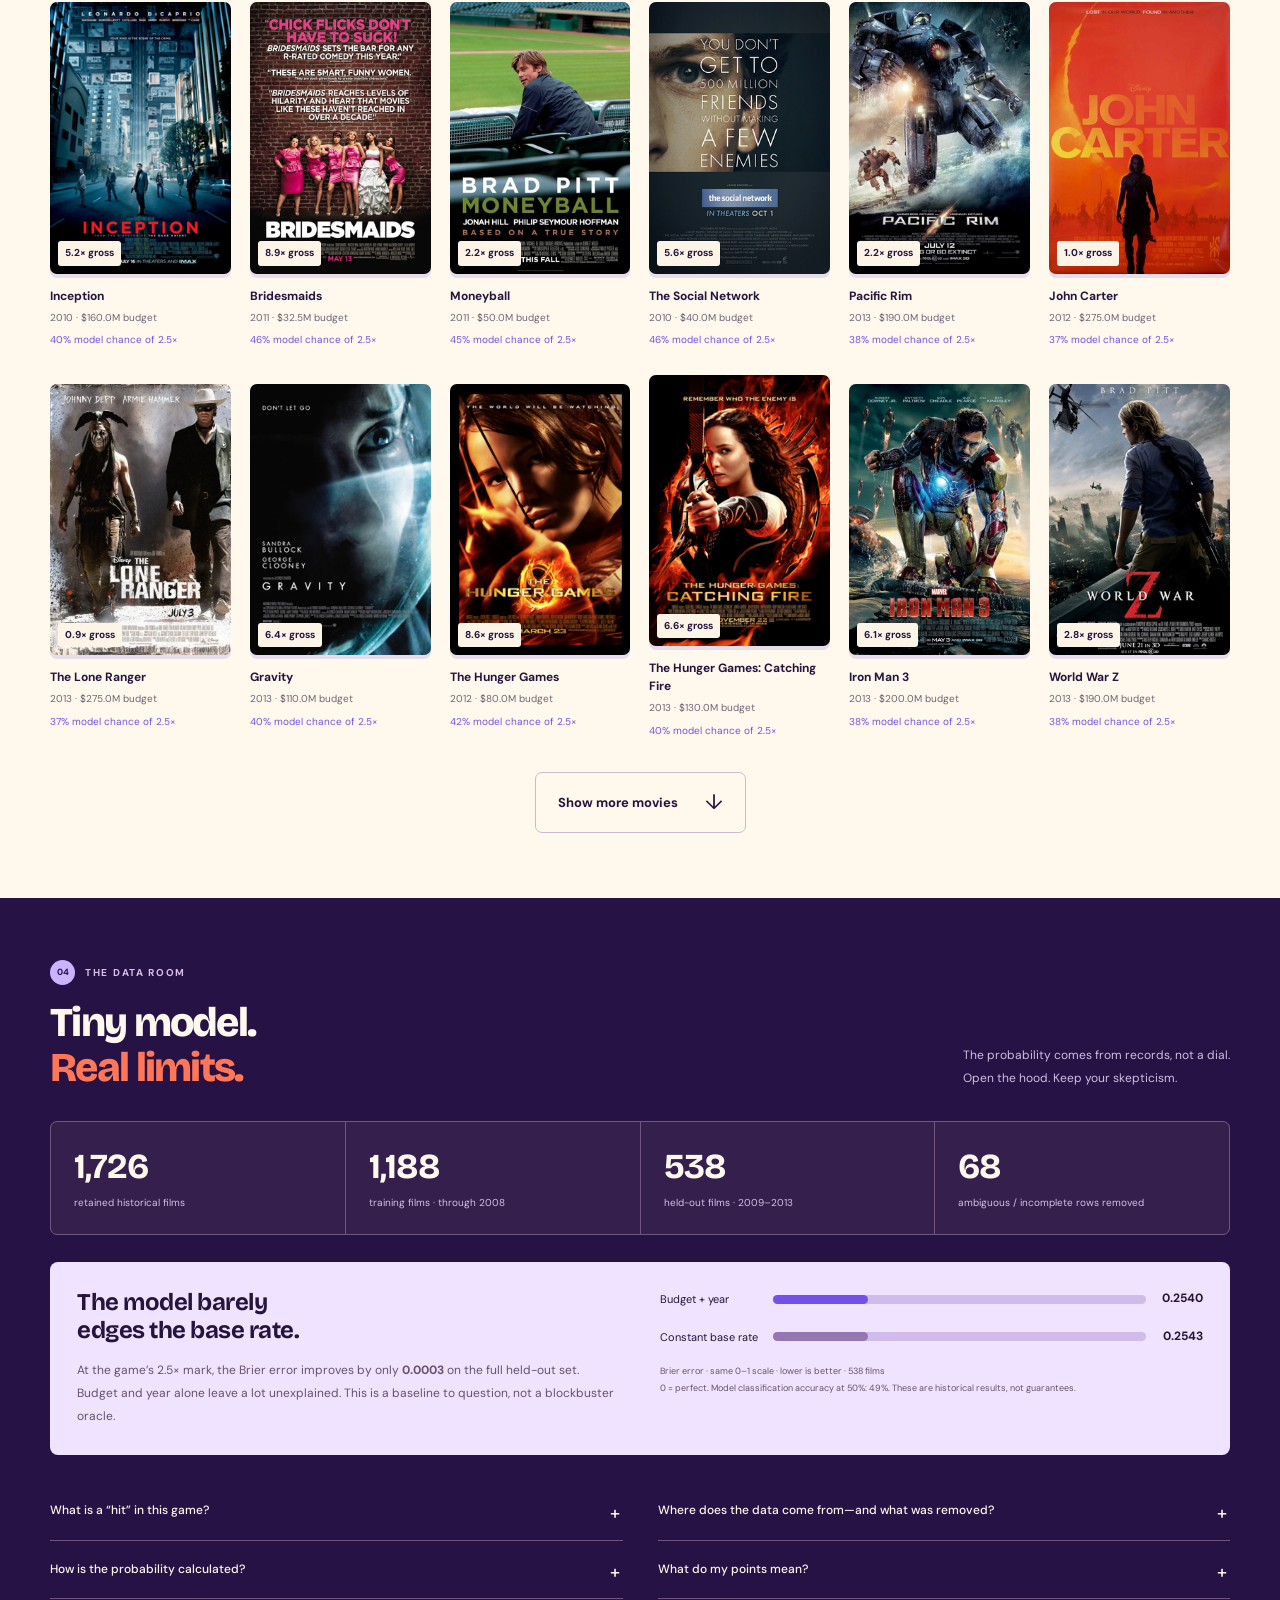
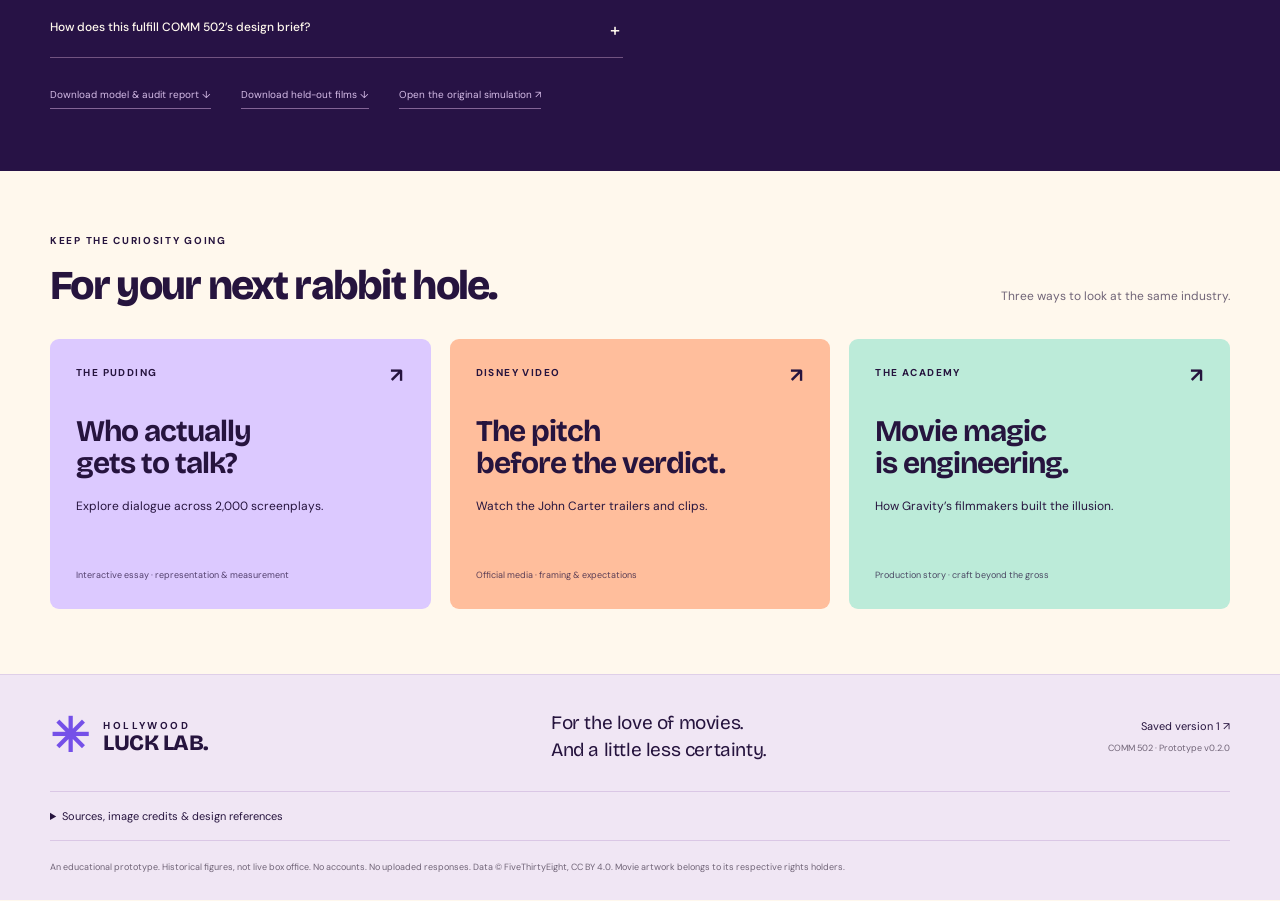
==== commit d48d4e0c: "Build v2: colorful movie forecast game, real-data archive, and executive dossiers" ====
--- a/public/index.html
+++ b/public/index.html
@@ -1,83 +1,62 @@
 <!doctype html>
 <html lang="en">
 <head>
-  <meta charset="utf-8">
-  <meta name="viewport" content="width=device-width,initial-scale=1">
-  <meta name="description" content="A hands-on experiment about luck, skill, and the stories we tell about success in Hollywood.">
-  <title>Hollywood Luck Lab — Who gets the green light?</title>
-  <link rel="stylesheet" href="styles.css">
-  <link rel="stylesheet" href="cases.css">
+  <meta charset="utf-8"><meta name="viewport" content="width=device-width,initial-scale=1">
+  <meta name="description" content="Five movies. One studio chair. Test your box-office instincts against a real-data baseline, then open Hollywood’s executive case files.">
+  <meta name="theme-color" content="#271245"><title>Hollywood Luck Lab — Can you call the hits?</title>
+  <link rel="stylesheet" href="studio.css">
 </head>
 <body>
-  <header class="site-header wrap">
-    <a class="wordmark" href="#" aria-label="Hollywood Luck Lab home"><span class="brand-mark" aria-hidden="true">H<span>∕</span>L</span><span>HOLLYWOOD<br><strong>LUCK LAB</strong></span></a>
-    <nav aria-label="Main navigation"><a href="#experiment">The experiment</a><a href="#case-files">Case files</a><a href="#model">The model <span aria-hidden="true">↗</span></a></nav>
-    <span class="edition">COMM 502 <span> / </span> EXPERIMENT 001</span>
-  </header>
+  <a class="skip-link" href="#play">Skip to the game</a>
+  <header class="topbar"><div class="wrap topbar-inner">
+    <a class="brand" href="#" aria-label="Hollywood Luck Lab home"><span class="brand-icon" aria-hidden="true">✳</span><span>HOLLYWOOD<strong>LUCK LAB<span class="brand-dot">.</span></strong></span></a>
+    <nav aria-label="Main navigation"><a href="#play">Play the slate</a><a href="#case-files">Exec files</a><a href="#data-room">The data room</a></nav>
+    <a class="version-link" href="classic/index.html" title="Open the saved original prototype">V2 <span>↗ V1</span></a>
+  </div></header>
   <main>
-    <noscript><p class="wrap">Enable JavaScript to use the simulation and open the historical case files.</p></noscript>
-    <section class="hero wrap" aria-labelledby="hero-title">
-      <div class="hero-copy"><p class="eyebrow"><span class="live-dot" aria-hidden="true"></span> AN INTERACTIVE STUDIO EXPERIMENT</p>
-        <h1 id="hero-title">Who gets the<br><em>green light?</em></h1>
-        <p class="hero-intro">A hit streak. A confident headline. A reputation made.<br class="desktop-break"> How much can a track record really tell you?</p>
-        <a class="text-link" href="#experiment">Take the hiring chair <span aria-hidden="true">↓</span></a>
+    <noscript><p class="wrap">Enable JavaScript to play. The <a href="data/model-report.json">model report</a> is available as a standalone file.</p></noscript>
+    <section class="hero" aria-labelledby="hero-title"><div class="hero-grain" aria-hidden="true"></div><div class="wrap hero-inner">
+      <div class="hero-copy"><p class="kicker"><span class="on-air" aria-hidden="true"></span> MOVIE INSTINCTS. MEET THE NUMBERS.</p>
+        <h1 id="hero-title">You’ve seen<br> the movies.<br> <span>Can you call<br class="mobile-only"> the hits?</span></h1>
+        <p class="hero-description">Take the studio chair. Call five box-office outcomes.<br class="desktop-only"> Find out what your gut—and the data—get right.</p>
+        <div class="hero-actions"><button class="button hot" data-start>Play your slate <span aria-hidden="true">↗</span></button><a href="#case-files" class="hero-secondary">Go behind the headlines <span aria-hidden="true">→</span></a></div>
+        <div class="hero-meta"><span>✦ &nbsp;5 movies</span><span>◷ &nbsp;About 2 minutes</span><span>◈ &nbsp;Real historical data</span></div>
       </div>
-      <aside class="brief" aria-label="Your assignment">
-        <div class="brief-top"><span>THE BRIEF</span><span aria-hidden="true">✳</span></div>
-        <h2>Your next slate <br>needs a leader.</h2>
-        <p>Four executives. Ten films each.<br>One hiring decision.</p>
-        <div class="brief-rule"></div>
-        <div class="brief-facts"><span>YOUR ROLE<strong>Studio chair</strong></span><span>TIME TO PLAY<strong>About 3 minutes</strong></span></div>
-        <p class="fiction-note">The opening hiring game uses fictional people and simulated outcomes.</p>
-      </aside>
-      <div class="hero-bottom"><span>SUCCESS HAS A STORY. LET’S LOOK AT THE NUMBERS.</span><span class="small-caps">01 — CHOOSE &nbsp; 02 — REVEAL &nbsp; 03 — EXPLORE</span></div>
+      <div class="hero-art" aria-label="A selection of films featured in the lab"><div class="art-orbit" aria-hidden="true"></div><div class="poster-stack" id="hero-posters"></div><div class="art-sticker"><span aria-hidden="true">★</span> GOOD TASTE.<br> GOOD FORECAST?<small>LET’S FIND OUT.</small></div><div class="art-caption">A love letter to movies.<br> A reality check for the stories around them.</div></div>
+    </div><div class="marquee" aria-hidden="true"><div>BIG HITS <b>✳</b> BAD CALLS <b>✳</b> LUCKY BREAKS <b>✳</b> REAL DATA <b>✳</b> BIG HITS <b>✳</b> BAD CALLS <b>✳</b> LUCKY BREAKS <b>✳</b> REAL DATA <b>✳</b></div></div></section>
+
+    <section id="play" class="play-section wrap" aria-labelledby="play-title"><div class="section-heading"><div><p class="eyebrow"><span class="section-number coral">01</span> THE BOX-OFFICE CHALLENGE</p><h2 id="play-title">Your slate. Your call.</h2></div><p>A poster. A budget. A probability.<br> Then we roll the actual numbers.</p></div><div id="game"></div></section>
+
+    <section class="interlude wrap" aria-label="The central question"><span aria-hidden="true">✳</span><p>A great movie. A great investment.<br> <em>Not always the same story.</em></p><a href="#data-room">See what we actually measure <span aria-hidden="true">↘</span></a></section>
+
+    <section id="case-files" class="dossier-section" aria-labelledby="dossier-title"><div class="wrap"><div class="section-heading"><div><p class="eyebrow"><span class="section-number yellow">02</span> THE EXECUTIVE FILES</p><h2 id="dossier-title">New boss. Old slate.<br> <em>Who gets the credit?</em></h2></div><p>The headlines have a main character.<br> The production timeline is more complicated.</p></div><div id="dossiers"></div></div></section>
+
+    <section id="backlot" class="backlot wrap" aria-labelledby="backlot-title"><div class="section-heading"><div><p class="eyebrow"><span class="section-number mint">03</span> THE BACKLOT</p><h2 id="backlot-title">Go down the movie rabbit hole.</h2></div><p>Explore <span data-holdout-count>538</span> held-out films.<br> Change the yardstick. Watch the story change.</p></div>
+      <div class="explorer-tools"><label class="search-field"><span class="sr-only">Search the movie archive</span><span aria-hidden="true">⌕</span><input id="movie-search" type="search" placeholder="Try Inception, Moneyball, or a film you love…" autocomplete="off"></label><label class="select-field">The mark<select id="explore-threshold"><option value="1.0">1× production budget</option><option value="2.5" selected>2.5× production budget</option><option value="5.0">5× production budget</option></select></label><label class="select-field">Sort by<select id="explore-sort"><option value="featured">Featured picks</option><option value="probability">Model probability</option><option value="multiple">Actual gross multiple</option><option value="year">Newest first</option></select></label></div>
+      <div class="explorer-meta"><p id="explore-count" aria-live="polite"></p><span>Archived figures · 2009–2013 · not current box office</span></div><div id="movie-grid" class="movie-grid"></div><button id="show-more" class="button outline">Show more movies <span aria-hidden="true">↓</span></button>
     </section>
 
-    <section id="experiment" class="experiment wrap" aria-labelledby="choice-title">
-      <div class="section-heading"><div><p class="eyebrow">01 / MAKE THE CALL</p><h2 id="choice-title">Who would you hire?</h2></div><p>These are their last 10 films.<br>Choose the person you’d trust with the next slate.</p></div>
-      <div class="outcome-legend"><span><i class="hit-key"></i> Hit</span><span><i class="miss-key"></i> Miss</span><span class="legend-note">A hit is a binary outcome in this model, not a profit estimate.</span></div>
-      <div class="candidate-grid" id="candidates" role="group" aria-label="Choose an executive"></div>
-      <div class="decision-row" id="decision-row">
-        <div class="confidence-control"><label for="confidence">How confident are you in your choice? <output id="confidence-value" for="confidence">50%</output></label><input type="range" id="confidence" min="0" max="100" step="5" value="50"><div class="range-ends"><span>Still guessing</span><span>Very confident</span></div></div>
-        <div class="decision-action"><p id="choice-status" aria-live="polite">Select an executive to continue.</p><button id="hire" class="button primary" disabled>Make my hire <span aria-hidden="true">↗</span></button></div>
+    <section id="data-room" class="data-room" aria-labelledby="data-title"><div class="wrap"><div class="section-heading"><div><p class="eyebrow"><span class="section-number lavender">04</span> THE DATA ROOM</p><h2 id="data-title">Tiny model.<br> <em>Real limits.</em></h2></div><p>The probability comes from records, not a dial.<br> Open the hood. Keep your skepticism.</p></div><div id="data-summary"></div>
+      <div class="data-accordions">
+        <details><summary>What is a “hit” in this game?</summary><p>The game asks whether reported worldwide theatrical gross reached <strong>2.5× reported production budget</strong>. This is an adjustable comparison rule, not an industry definition of profit or break-even. Theater shares, marketing, financing, taxes, and later revenue are absent. The backlot lets you try 1× and 5× too.</p></details>
+        <details><summary>Where does the data come from—and what was removed?</summary><p>We use the financial columns of <a href="https://github.com/fivethirtyeight/data/tree/master/bechdel" target="_blank" rel="noopener noreferrer">FiveThirtyEight’s publicly released Bechdel dataset</a>, originally assembled for a different research question. It is a selected historical sample, not a census of films. Bechdel labels are not model inputs. Of 1,794 records, 51 shared ambiguous financial signatures and 17 lacked usable financial fields. We exclude these 68 rows instead of silently correcting them.</p><p>The source labels one field <code>intgross</code>; its values for cross-checked films are worldwide totals. We use it as reported worldwide gross and do not add domestic gross again. The downloaded snapshot, checksums, and exclusion report are preserved. Other errors can remain.</p></details>
+        <details><summary>How is the probability calculated?</summary><p>A regularized logistic regression uses log production budget and release year. Training uses 1,188 films from 1970–2008; evaluation uses 538 different films from 2009–2013. Neither later gross nor ratings, awards, posters, or executive identity enters the model. A constant training-set base rate and a smoothed budget-band estimate provide comparisons.</p><p>This is a retrospective backtest using an archived dataset. Budgets and historical grosses were collected after release, so it is not proof of what a forecaster could have known on an actual greenlight date. It is not a modern release predictor or a measure of executive skill.</p></details>
+        <details><summary>What do my points mean?</summary><p>Each forecast earns <code>100 × [1 − (probability − outcome)²]</code> points. Outcome is 1 when the film clears the mark, 0 otherwise. The five-film maximum is 500. This rewards useful probabilities and makes confident misses costly. Five curated, recognizable films cannot establish your general forecasting ability; memory of an outcome can help. The full 538-film evaluation is reported separately.</p><p>The poster-blind option invites a comparison of judgments. It does not randomly assign participants or establish that images cause a change. Best scores are saved only in this browser when storage is available; nothing is uploaded. <button id="clear-local" class="inline-button">Clear my saved score</button></p></details>
+        <details><summary>How does this fulfill COMM 502’s design brief?</summary><p><strong>Engage:</strong> a familiar movie, a concrete decision, and an achievable five-round loop invite participation. <strong>Interact:</strong> one decision at a time, an optional evidence reveal, and a visible progress strip manage attention and control. <strong>Understand:</strong> the original forecast stays next to the outcome; budgets and grosses get different labels; executive timelines separate attribution from timing.</p><p>These choices explore framing, prior knowledge, representativeness, motivation, and attribution. They are design hypotheses to connect to the assigned course readings and evaluate with users—not findings that the prototype has already proved.</p></details>
       </div>
-    </section>
+      <div class="data-downloads"><a href="data/model-report.json" download>Download model & audit report ↓</a><a href="data/movies.json" download>Download held-out films ↓</a><a href="classic/index.html">Open the original simulation ↗</a></div>
+    </div></section>
 
-    <section id="reveal" class="reveal-section" hidden aria-labelledby="reveal-title">
-      <div class="wrap reveal-inner">
-        <div class="reveal-story"><p class="eyebrow">02 / BEHIND THE RECORD</p><p id="hiring-recap" class="recap"></p><h2 id="reveal-title">Different records.<br>The same odds.</h2><p>In this opening scenario, every executive had a <strong>50% chance of a hit on every film.</strong> Their records differ because the outcomes were drawn randomly.</p><p>Your choice was based on the evidence you could see. The reveal shows what that evidence couldn’t tell you with certainty.</p><button id="open-lab" class="button light">Explore what changes <span aria-hidden="true">↓</span></button></div>
-        <div class="reveal-visual"><div class="visual-heading"><h3>The record vs. the model</h3><span>HIT RATE</span></div><div id="reveal-chart" class="comparison-chart"></div><div class="chart-axis"><span>0%</span><span>50%</span><span>100%</span></div><div class="chart-legend"><span><i class="observed-key"></i> Observed hit rate</span><span><i class="chance-key"></i> Underlying hit probability</span></div><p class="chart-footnote">The underlying probabilities are known because we set them in the simulation. They are not estimates of real executives’ abilities.</p></div>
-      </div>
-    </section>
-
-    <section id="lab" class="lab wrap" hidden aria-labelledby="lab-title">
-      <div class="section-heading"><div><p class="eyebrow">03 / CHANGE THE WORLD</p><h2 id="lab-title">Put the story to the test.</h2></div><p>Give one executive an advantage.<br>See whether the record makes it obvious.</p></div>
-      <div class="lab-layout">
-        <aside class="controls" aria-label="Simulation controls">
-          <div class="control-block"><label for="films">Films per executive <output id="films-value">10</output></label><input id="films" type="range" min="5" max="100" step="5" value="10"><div class="range-ends"><span>5 films</span><span>100 films</span></div><p>More films give you more observations to work with.</p></div>
-          <div class="control-block"><label for="advantage">Alex’s underlying advantage <output id="advantage-value">0 pp</output></label><input id="advantage" type="range" min="0" max="30" step="5" value="0"><div class="range-ends"><span>Equal ability</span><span>+30 percentage points</span></div><p id="odds-description">Everyone has a 50% chance of a hit per film.</p></div>
-          <button id="replay" class="button primary">Replay this history <span aria-hidden="true">↻</span></button>
-          <p class="seed-note" id="seed-label"></p>
-        </aside>
-        <div class="lab-chart-panel"><div class="visual-heading"><h3>What you see vs. what we set</h3><span id="history-label">ONE SIMULATED HISTORY</span></div><div id="explore-chart" class="comparison-chart"></div><div class="chart-axis"><span>0%</span><span>50%</span><span>100%</span></div><div class="chart-legend"><span><i class="observed-key"></i> Observed hit rate</span><span><i class="chance-key"></i> Underlying hit probability</span></div><p id="history-summary" class="history-summary" aria-live="polite"></p></div>
-      </div>
-      <section class="many-histories" aria-labelledby="many-title"><div class="many-intro"><p class="eyebrow">ZOOM OUT</p><h3 id="many-title">One history is only one possibility.</h3><p>Run 1,000 independent histories with these settings. Who finishes alone in first—and how often is the lead a tie?</p><button id="batch" class="button secondary">Run 1,000 histories <span aria-hidden="true">↗</span></button></div><div id="batch-result" class="batch-result" aria-live="polite"><p class="batch-placeholder">A standout record can feel convincing.<br>Let’s see how often it repeats.</p></div></section>
-      <div class="lab-footer"><button id="export" class="text-button">Download simulated data <span aria-hidden="true">↓</span></button><button id="reset" class="text-button">Start a fresh hiring round <span aria-hidden="true">↺</span></button><span>Everything runs in your browser. No responses are uploaded.</span></div>
-    </section>
-
-    <section id="case-files" class="case-files wrap" aria-labelledby="case-title"></section>
-
-    <section id="model" class="model-section wrap" aria-labelledby="model-title"><div><p class="eyebrow">THE FINE PRINT, IN PLAIN ENGLISH</p><h2 id="model-title">A model you can question.</h2><p>This is a small experiment in interpreting evidence. Its assumptions are deliberately simple.</p></div><div class="model-details">
-      <details><summary>What exactly is being simulated?</summary><p>Each film is an independent hit-or-miss draw. The opening round gives all four executives a hit probability of 50%. In the lab, Alex’s probability can rise to 80%; everyone else stays at 50%. “Ability” refers only to that assigned probability. Budgets, genres, collaborators, and market conditions are held outside the model.</p></details>
-      <details><summary>What changes when I move a slider?</summary><p>Within a history, each executive has a reproducible stream of random numbers. Adding films extends the same stream; changing Alex’s advantage changes the threshold for a hit. “Replay” draws a new history. The 1,000-history comparison uses separate random draws with the selected settings. A tie is counted separately, not awarded to an arbitrary executive.</p></details>
-      <details><summary>What can—and can’t—I conclude?</summary><p>You can investigate how track records vary under these assumptions and how sample size helps distinguish a true difference. You cannot conclude that real executives are equally skilled or that Hollywood success is entirely random. A result after several hits is not guaranteed to reverse: every new film is still an independent draw in this model.</p></details>
-      <details><summary>How does this connect to communication?</summary><p>The opening task invites a judgment before showing how the data was made. The reveal makes the limits of a short track record visible. The lab lets you compare observed outcomes with underlying probabilities. These design choices explore representativeness, overconfidence, framing, and selective attention from COMM 502. This prototype does not establish that users exhibit a bias or that it changes their understanding; that requires separate evaluation.</p></details>
+    <section class="watch-next wrap" aria-labelledby="watch-title"><div class="section-heading"><div><p class="eyebrow">KEEP THE CURIOSITY GOING</p><h2 id="watch-title">For your next rabbit hole.</h2></div><p>Three ways to look at the same industry.</p></div><div class="reading-grid">
+      <a class="reading-card purple-card" href="https://pudding.cool/2017/03/film-dialogue/" target="_blank" rel="noopener noreferrer"><span>THE PUDDING <b>↗</b></span><h3>Who actually<br> gets to talk?</h3><p>Explore dialogue across 2,000 screenplays.</p><small>Interactive essay · representation & measurement</small></a>
+      <a class="reading-card orange-card" href="https://video.disney.com/john-carter" target="_blank" rel="noopener noreferrer"><span>DISNEY VIDEO <b>↗</b></span><h3>The pitch<br> before the verdict.</h3><p>Watch the John Carter trailers and clips.</p><small>Official media · framing & expectations</small></a>
+      <a class="reading-card mint-card" href="https://www.oscars.org/events/deconstructing-gravity" target="_blank" rel="noopener noreferrer"><span>THE ACADEMY <b>↗</b></span><h3>Movie magic<br> is engineering.</h3><p>How Gravity’s filmmakers built the illusion.</p><small>Production story · craft beyond the gross</small></a>
     </div></section>
   </main>
-  <footer class="site-footer wrap"><span>HOLLYWOOD LUCK LAB</span><span>A COMM 502 design experiment · Prototype 01</span><span>Simulated histories · Sourced case files · Real questions.</span></footer>
-  <div id="announcement" class="sr-only" aria-live="polite"></div>
-  <script src="simulation.js"></script>
-  <script src="app.js"></script>
-  <script src="cases.js"></script>
-</body>
-</html>
+  <footer class="footer"><div class="wrap"><div class="footer-top"><a class="brand" href="#"><span class="brand-icon" aria-hidden="true">✳</span><span>HOLLYWOOD<strong>LUCK LAB.</strong></span></a><p>For the love of movies.<br> And a little less certainty.</p><div><a href="classic/index.html">Saved version 1 ↗</a><span>COMM 502 · Prototype v0.2.0</span></div></div>
+    <details class="credits"><summary>Sources, image credits & design references</summary><div id="credits-content"></div></details><p class="footer-note">An educational prototype. Historical figures, not live box office. No accounts. No uploaded responses. Data © FiveThirtyEight, CC BY 4.0. Movie artwork belongs to its respective rights holders.</p>
+  </div></footer>
+  <dialog id="movie-dialog" aria-labelledby="dialog-title"><button class="dialog-close" aria-label="Close movie details">×</button><div id="dialog-content"></div></dialog>
+  <div id="status" class="sr-only" role="status" aria-live="polite"></div>
+  <script src="data/model-data.js"></script><script src="assets/manifest.js"></script><script src="editorial.js"></script><script src="forecast.js"></script><script src="cases.js"></script><script src="studio.js"></script>
+</body></html>
--- a/public/studio.css
+++ b/public/studio.css
@@ -0,0 +1,12 @@
+@import url('https://fonts.googleapis.com/css2?family=Bricolage+Grotesque:opsz,wght@12..96,500;12..96,600;12..96,700;12..96,800&family=DM+Sans:wght@400;500;600;700&display=swap');
+:root{--paper:#fff8ed;--ink:#26143e;--muted:#706477;--purple:#7550e8;--deep:#271245;--coral:#ff7757;--yellow:#f9d74e;--mint:#9be6cc;--line:#e3d8de;--heading:'Bricolage Grotesque','Arial Black',sans-serif;--body:'DM Sans',sans-serif}*{box-sizing:border-box}html{scroll-behavior:smooth;scroll-padding-top:90px}body{margin:0;background:var(--paper);color:var(--ink);font-family:var(--body);font-size:15px;line-height:1.65}button,input,select{font:inherit}button,a,input,select{touch-action:manipulation}button{cursor:pointer}button:disabled{cursor:default}a{color:inherit;text-decoration:none}button{color:inherit}button:focus-visible,a:focus-visible,input:focus-visible,select:focus-visible,summary:focus-visible{outline:3px solid #9982ff;outline-offset:5px}button:disabled{opacity:.55}h1,h2,h3,h4,p{margin-top:0}h1,h2,h3,h4{font-family:var(--heading);line-height:1.08}p{margin-bottom:18px}h2{font-size:clamp(32px,3.2vw,46px);letter-spacing:-1.7px;margin-bottom:0;font-weight:800}h2 em{font-style:normal;color:var(--purple)}.wrap{max-width:1180px;width:calc(100% - 96px);margin:auto}[hidden]{display:none!important}.sr-only{position:absolute;width:1px;height:1px;overflow:hidden;clip:rect(0,0,0,0);white-space:nowrap}.skip-link{position:fixed;left:20px;top:-80px;z-index:50;background:var(--yellow);padding:12px 20px}.skip-link:focus{top:15px}.topbar{height:94px;background:var(--paper);border-bottom:1px solid var(--line)}.topbar-inner{height:100%;display:flex;align-items:center;gap:30px}.brand{display:inline-flex;align-items:center;gap:12px;line-height:1.3;font-size:10px;font-weight:700;letter-spacing:2.4px}.brand strong{display:block;font-family:var(--heading);font-size:22px;line-height:1.05;font-weight:800;letter-spacing:-.5px}.brand-icon{font-size:47px;font-family:var(--heading);line-height:1;color:var(--purple)}.brand-dot{color:var(--coral)}nav{margin-left:auto;display:flex;align-items:center;gap:32px;font-size:12px;font-weight:600}nav a:hover{color:var(--purple)}.version-link{border:1px solid var(--line);border-radius:30px;font-size:10px;padding:7px 10px;margin-left:10px;font-weight:700}.version-link span{margin-left:6px;font-weight:400;color:var(--muted)}.hero{position:relative;overflow:hidden;background:var(--deep);color:#fff8ed}.hero-grain{position:absolute;inset:0;pointer-events:none;opacity:.16;background-image:url("data:image/svg+xml,%3Csvg viewBox='0 0 180 180' xmlns='http://www.w3.org/2000/svg'%3E%3Cfilter id='n'%3E%3CfeTurbulence type='fractalNoise' baseFrequency='.85' numOctaves='3' stitchTiles='stitch'/%3E%3C/filter%3E%3Crect width='100%25' height='100%25' opacity='.22' filter='url(%23n)'/%3E%3C/svg%3E")}.hero-inner{position:relative;display:grid;grid-template-columns:1.15fr 1fr;gap:36px;min-height:610px;padding-top:58px;padding-bottom:62px;align-items:center}.kicker{font-size:10px;letter-spacing:2px;font-weight:700;display:flex;align-items:center;gap:10px;margin-bottom:22px;color:#d4c2ed}.on-air{width:7px;height:7px;display:inline-block;background:var(--coral);border-radius:50%}h1{font-family:var(--heading);font-size:clamp(49px,5.5vw,73px);line-height:1;letter-spacing:-3.5px;font-weight:800;margin-bottom:24px}h1>span{color:var(--coral)}.hero-description{font-size:14px;color:#d4c6df;line-height:1.85;margin-bottom:27px}.hero-actions{display:flex;align-items:center;gap:22px}.button{display:inline-flex;align-items:center;justify-content:center;gap:27px;border:0;border-radius:7px;padding:15px 22px;min-height:50px;font-size:13px;font-weight:700;line-height:1.4;transition:background .16s,transform .16s}.button span{font-size:21px;font-weight:400}.button:hover:not(:disabled){transform:translateY(-2px)}.hot{background:var(--coral);color:#29143e;box-shadow:0 5px 0 #1c0e2c}.hot:hover{background:#ff947b}.dark{background:var(--ink);color:var(--paper)}.violet{background:var(--purple);color:#fff}.outline{background:transparent;border:1px solid #cbbccc}.pale{background:#eee4ff;color:#44297b}.hero-secondary{font-size:11px;border-bottom:1px solid #9c83b1;padding-bottom:4px}.hero-secondary span{margin-left:6px}.hero-meta{display:flex;gap:20px;font-size:10px;color:#c8b7d8;margin-top:26px}.hero-art{position:relative;min-height:448px;align-self:center}.art-orbit{position:absolute;inset:13px 0 20px;border:1px solid #6a477d;border-radius:50%;transform:rotate(-25deg);background:radial-gradient(ellipse at center,#7846b655,transparent 70%)}.poster-stack{height:360px;position:relative;top:28px;left:0}.hero-poster{position:absolute;width:188px;aspect-ratio:2/3;overflow:hidden;box-shadow:0 17px 35px #140920aa;border:5px solid #fff8ed;border-radius:5px;top:35px;left:8px;transform:rotate(-13deg)}.hero-poster img{width:100%;height:100%;object-fit:cover}.hero-poster:nth-child(2){left:126px;top:0;transform:rotate(3deg);z-index:2}.hero-poster:nth-child(3){left:256px;top:70px;transform:rotate(14deg);z-index:3}.art-sticker{position:absolute;right:-8px;top:18px;background:var(--yellow);color:var(--ink);font-family:var(--heading);font-size:15px;line-height:1.15;font-weight:800;padding:17px 22px;transform:rotate(9deg);z-index:5;box-shadow:5px 5px 0 #150b29;border-radius:4px}.art-sticker>span{font-size:25px;display:block;margin-bottom:7px}.art-sticker small{display:block;font-family:var(--body);font-size:8px;letter-spacing:1.2px;margin-top:10px}.art-caption{position:absolute;left:30px;bottom:-9px;font-size:10px;line-height:1.7;color:#cdb7df;transform:rotate(-4deg)}.marquee{background:var(--coral);color:var(--ink);overflow:hidden;border-top:1px solid #ff947b;padding:12px 0;font-family:var(--heading);font-size:15px;font-weight:800;letter-spacing:1.8px;white-space:nowrap}.marquee>div{width:max-content;margin:auto}.marquee b{margin:0 28px;font-size:18px}.play-section,.backlot{padding-top:72px;padding-bottom:65px}.section-heading{display:flex;justify-content:space-between;align-items:flex-end;gap:35px;margin-bottom:31px}.section-heading>p{font-size:12px;color:var(--muted);line-height:1.9;margin:0;max-width:330px}.eyebrow{font-size:10px;letter-spacing:1.7px;font-weight:700;display:flex;gap:10px;align-items:center;margin-bottom:16px;line-height:1.5}.section-number{display:inline-flex;align-items:center;justify-content:center;height:25px;width:25px;font-size:9px;letter-spacing:0;border-radius:50%;color:var(--ink)}.coral{background:var(--coral)}.yellow{background:var(--yellow)}.mint{background:var(--mint)}.lavender{background:#cbb3ff}.game-preview{display:grid;grid-template-columns:1.15fr 1fr;background:#eee4ff;border:1px solid #d8c6f2;border-radius:13px;overflow:hidden}.preview-copy{padding:38px}.mini-label{font-size:10px;letter-spacing:1.8px;font-weight:700;color:var(--muted)}.preview-copy h3{font-size:33px;letter-spacing:-1px;max-width:390px;margin:15px 0 18px}.preview-copy>p:not(.mini-label){font-size:13px;color:#665675;max-width:390px;line-height:1.9}.mode-choice{display:flex;gap:8px;margin:22px 0;flex-wrap:wrap}.mode-button{border:1px solid #bda6d5;padding:9px 12px;background:transparent;border-radius:30px;font-size:11px;font-weight:600;min-height:40px}.mode-button[aria-pressed=true]{background:var(--ink);color:var(--paper);border-color:var(--ink)}.preview-art{background:#ddd0f5;display:flex;justify-content:center;align-items:center;gap:15px;position:relative;min-height:330px;padding:30px;overflow:hidden}.preview-art>img{width:30%;aspect-ratio:2/3;object-fit:cover;border-radius:5px;box-shadow:0 10px 20px #331c5940;transform:rotate(-9deg)}.preview-art>img:nth-child(2){transform:translateY(-12px) rotate(4deg);z-index:2}.preview-art>img:nth-child(3){transform:rotate(11deg)}.preview-ticket{position:absolute;bottom:27px;right:24px;transform:rotate(-6deg);padding:13px 18px;background:var(--yellow);font-size:10px;font-weight:700;letter-spacing:1px;border:1px solid var(--ink)}.game-footnote{font-size:10px;line-height:1.8;color:var(--muted);margin:17px 0 0;max-width:900px}.game-top{display:flex;align-items:center;gap:18px;margin-bottom:17px;font-size:11px}.round-count{font-weight:700;letter-spacing:1px}.progress-dots{display:flex;gap:7px}.progress-dots i{width:26px;height:6px;background:#e2d4e7;border-radius:4px}.progress-dots i.done{background:var(--purple)}.progress-dots i.current{background:var(--coral)}.game-score{margin-left:auto;color:var(--muted)}.game-score strong{color:var(--ink);font-family:var(--heading);font-size:20px;margin-right:4px}.game-shell{border:1px solid #d8c9df;border-radius:13px;display:grid;grid-template-columns:1fr 1.4fr;overflow:hidden;background:#fffdf8;box-shadow:0 9px 0 #eaddf0}.film-side{background:var(--deep);padding:32px;display:grid;grid-template-columns:160px 1fr;gap:22px;align-items:center;color:var(--paper);min-width:0}.film-cover{position:relative;aspect-ratio:2/3;border-radius:6px;overflow:hidden;box-shadow:0 12px 22px #120b2590;background:#4d3e5c}.film-cover img{width:100%;height:100%;object-fit:cover;display:block}.poster-fallback{height:100%;display:flex;align-items:center;justify-content:center;padding:18px;text-align:center;background:linear-gradient(145deg,#8667ae,#382b52);color:#fff;font-family:var(--heading);font-size:23px;line-height:1.2}.blind-cover{height:100%;display:flex;flex-direction:column;align-items:center;justify-content:center;text-align:center;background:repeating-linear-gradient(-45deg,#413057,#413057 12px,#493660 12px,#493660 24px)}.blind-cover span{font-size:46px;color:var(--yellow);font-family:var(--heading)}.blind-cover small{font-size:9px;letter-spacing:1.5px;margin-top:15px}.film-side .film-year{font-size:10px;letter-spacing:1.5px;color:#d3bde6}.film-side h3{font-size:27px;letter-spacing:-.7px;overflow-wrap:break-word;margin:10px 0 14px}.film-vibe{font-size:11px;color:#d2bce4;margin:0}.film-budget{font-size:9px;letter-spacing:1px;margin-top:24px;color:#cdb5dd}.film-budget strong{font-family:var(--heading);display:block;font-size:27px;color:var(--paper);letter-spacing:-.5px;margin-top:3px}.forecast-side{padding:34px 38px}.forecast-side .mini-label{color:var(--purple);margin-bottom:13px}.forecast-side h3{font-size:30px;letter-spacing:-.8px;margin-bottom:13px}.forecast-side>p{font-size:12px;line-height:1.8;color:var(--muted)}.forecast-label{display:flex;justify-content:space-between;align-items:center;font-size:12px;font-weight:600;margin:23px 0 5px;gap:10px}.forecast-label output{font-family:var(--heading);font-size:34px;font-weight:800;letter-spacing:-1px;color:var(--purple)}input[type=range]{accent-color:var(--purple);width:100%;height:28px;margin:0;cursor:pointer}.range-labels{display:flex;justify-content:space-between;font-size:10px;color:var(--muted)}.quick-probs{display:flex;gap:8px;margin:15px 0 22px}.quick-probs button{flex:1;border:1px solid #ded0e5;border-radius:5px;background:var(--paper);font-size:11px;padding:7px 9px;min-height:36px}.quick-probs button:hover{background:#e8ddfc}.forecast-actions{display:flex;align-items:center;justify-content:space-between;gap:18px}.inline-button{background:none;border:0;border-bottom:1px solid currentColor;padding:2px 0;font-size:11px;color:var(--purple)}.model-hint{font-size:12px!important;padding:15px;background:#f0e9fa;border-radius:6px;line-height:1.7!important;margin:15px 0 0!important;color:var(--ink)!important}.model-hint strong{font-size:17px}.reveal-badge{font-size:10px;font-weight:700;letter-spacing:1px;display:inline-flex;gap:8px;padding:6px 10px;border-radius:4px;background:#d5f1e7;color:#155346;margin-bottom:15px}.reveal-badge.short{background:#ffe2d6;color:#793522}.reveal-title{font-size:33px!important}.reveal-amounts{display:grid;grid-template-columns:1fr 1fr;gap:12px;margin:22px 0}.reveal-amounts>div{padding:14px;background:#f2edf5;border-radius:6px;font-size:10px;color:var(--muted)}.reveal-amounts strong{display:block;font-family:var(--heading);font-size:26px;letter-spacing:-.7px;color:var(--ink);line-height:1.3}.reveal-amounts .gross-amount{background:#e6f4ee}.reveal-amounts .gross-amount strong{color:#26735e}.comparison-receipt{display:flex;gap:22px;align-items:center;border-top:1px dashed #cfbcd9;border-bottom:1px dashed #cfbcd9;padding:14px 0;margin-bottom:20px;font-size:11px;flex-wrap:wrap}.comparison-receipt strong{display:block;font-size:17px;font-family:var(--heading);color:var(--purple)}.comparison-receipt>span:last-child{margin-left:auto;text-align:right}.trivia-box{border-left:3px solid var(--coral);padding-left:14px;margin:20px 0}.trivia-box .mini-label{font-size:9px;color:#8d432f;margin-bottom:7px}.trivia-box>p:not(.mini-label){font-size:12px;line-height:1.8;margin-bottom:8px;color:var(--muted)}.source-link{font-size:10px;text-decoration:underline;text-underline-offset:3px;color:var(--purple)}.watch-link{display:inline-block;font-size:11px;color:var(--purple);border-bottom:1px solid #cdb8e8;margin-right:14px}.reveal-bottom{display:flex;align-items:center;justify-content:space-between;gap:15px;margin-top:20px}.film-explainer{max-width:780px}.summary-shell{border-radius:13px;background:var(--deep);color:var(--paper);padding:38px}.summary-header{display:grid;grid-template-columns:1fr 1fr;gap:45px;align-items:center;margin-bottom:32px}.summary-shell .mini-label{color:#ccb4e1}.summary-shell h3{font-size:38px;letter-spacing:-1px;margin:14px 0}.summary-shell p{color:#d3c0e1;font-size:13px;line-height:1.9}.score-ticket{padding:25px;background:var(--yellow);color:var(--ink);transform:rotate(2deg);box-shadow:7px 7px 0 #160b28;border-radius:5px}.score-ticket>span{font-size:10px;letter-spacing:1.5px;font-weight:700}.score-ticket strong{font-family:var(--heading);display:block;font-size:67px;line-height:1.15;letter-spacing:-3px}.score-ticket strong small{font-size:24px;letter-spacing:-1px}.score-ticket p{color:var(--ink);font-size:11px;margin:10px 0 0}.summary-row{display:grid;grid-template-columns:40px minmax(130px,1fr) 85px 85px 80px;gap:15px;align-items:center;padding:14px 0;border-top:1px solid #684d7d;font-size:12px}.summary-row img{width:32px;aspect-ratio:2/3;object-fit:cover;border-radius:3px}.summary-row>span:first-child{font-size:10px}.summary-row strong{font-family:var(--body);font-size:12px}.summary-row small{display:block;color:#c5add7;font-size:9px;letter-spacing:.5px;margin-bottom:3px}.summary-row .result-text{color:var(--mint);font-size:10px}.summary-row .result-text.short{color:#ffac90}.summary-actions{display:flex;gap:13px;align-items:center;flex-wrap:wrap;margin-top:29px}.summary-actions .outline{color:var(--paper);border-color:#987cae}.summary-note{font-size:10px!important;margin:23px 0 0!important}.interlude{display:flex;gap:26px;align-items:center;padding-top:12px;padding-bottom:65px}.interlude>span{font-family:var(--heading);font-size:73px;color:var(--coral);line-height:1}.interlude>p{font-family:var(--heading);font-size:23px;font-weight:600;line-height:1.3;margin:0;letter-spacing:-.5px}.interlude em{color:var(--purple);font-style:normal}.interlude>a{margin-left:auto;font-size:11px;max-width:180px;border-bottom:1px solid #c9b7d4;padding-bottom:5px}.interlude>a span{margin-left:6px}.dossier-section{background:#eee5f6;padding:62px 0 65px;border-top:1px solid #decee9;border-bottom:1px solid #decee9}.dossier-nav{display:grid;grid-template-columns:repeat(3,minmax(0,1fr));gap:15px;margin-bottom:26px}.dossier-tab{display:grid;grid-template-columns:66px 1fr;gap:17px;align-items:center;text-align:left;padding:18px;border:1px solid #d6c5e3;background:#f9f3fc;border-radius:9px}.dossier-tab[aria-pressed=true]{background:var(--deep);color:var(--paper);border-color:var(--deep);box-shadow:0 4px 0 #cbb5df}.exec-photo{width:66px;height:77px;object-fit:cover;object-position:50% 20%;border-radius:5px;background:#cdb9dc}.exec-placeholder{width:66px;height:77px;border-radius:5px;background:#674d82;display:flex;align-items:center;justify-content:center;color:#fff4e5;font-family:var(--heading);font-size:25px}.dossier-tab small{font-size:8px;letter-spacing:1px;display:block;opacity:.7;line-height:1.5}.dossier-tab strong{font-family:var(--heading);font-size:18px;line-height:1.2;display:block;margin:6px 0}.dossier-tab em{font-size:10px;font-style:normal;opacity:.8}.dossier-card{display:grid;grid-template-columns:1fr 1.2fr;border:1px solid #d7c5e5;background:#fffcf6;border-radius:12px;overflow:hidden}.dossier-brief{padding:32px;border-right:1px solid #e4d7eb}.dossier-brief h3{font-size:30px;letter-spacing:-.8px;margin:13px 0 19px}.dossier-brief>p:not(.mini-label){font-size:13px;color:var(--muted);line-height:1.9}.dossier-brief fieldset{padding:0;border:0;margin:22px 0}.dossier-brief legend{font-size:13px;font-weight:700;line-height:1.8;margin-bottom:13px}.case-options{display:flex;gap:8px;flex-wrap:wrap}.case-options label{font-size:11px;display:flex;align-items:center;gap:7px;padding:9px 10px;border:1px solid #d6c4e3;border-radius:5px;cursor:pointer;min-height:40px}.case-options label:has(input:checked){background:#eee3fc;border-color:var(--purple)}.case-options input{accent-color:var(--purple);margin:0}.dossier-films{display:flex;gap:10px;margin:24px 0}.dossier-films>figure{margin:0;width:72px}.dossier-films img{width:100%;aspect-ratio:2/3;object-fit:cover;border-radius:4px}.dossier-films figcaption{font-size:9px;line-height:1.4;color:var(--muted);margin-top:6px}.dossier-evidence{padding:32px;display:flex;flex-direction:column}.sealed{margin:auto;text-align:center;padding:30px;color:#7c6591}.sealed>span{display:block;color:var(--purple);font-size:65px;line-height:1;margin-bottom:17px}.sealed h4{font-size:29px;line-height:1.2;margin-bottom:14px}.sealed p{font-size:12px;line-height:1.8;margin:0}.dossier-outcome{background:#e5d8fa;padding:14px 17px;font-size:11px;line-height:1.8;border-radius:5px;margin-bottom:22px}.case-timeline{margin:0;padding:0 0 0 18px;list-style:none;border-left:1px solid #bca3d4}.case-timeline li{position:relative;padding:0 0 23px 10px}.case-timeline li:before{content:'';height:7px;width:7px;border-radius:50%;background:var(--purple);position:absolute;left:-22px;top:5px}.case-timeline time{font-size:9px;letter-spacing:1.3px;color:var(--purple);font-weight:700}.case-timeline h4{font-family:var(--body);font-size:13px;line-height:1.5;margin:6px 0}.case-timeline p{font-size:12px;line-height:1.8;color:var(--muted);margin:0}.case-takeaway{font-size:12px;line-height:1.9;color:var(--muted);padding:15px;background:#f3edf8;border-radius:5px;margin-bottom:13px}.case-takeaway strong{font-size:10px;display:block;color:var(--ink);letter-spacing:1px;margin-bottom:7px}.small-note{font-size:10px!important;line-height:1.8!important;color:var(--muted)!important;margin:19px 0 0!important}.dossier-notice{margin:17px 0 0;font-size:10px;line-height:1.8;color:var(--muted);max-width:920px}.source-details summary{font-size:11px;padding:13px 0}.source-details a{font-size:10px;color:var(--purple);text-decoration:underline;text-underline-offset:3px}.source-details ul{padding-left:16px;margin:0}.source-details li{margin-bottom:6px;line-height:1.7}.explorer-tools{display:grid;grid-template-columns:1.7fr 1fr 1fr;gap:15px;padding:20px;background:#eee6f4;border-radius:9px}.search-field{display:flex;align-items:center;gap:11px;border-bottom:1px solid #b9a6c9}.search-field>span:not(.sr-only){font-size:26px;line-height:1;color:var(--purple)}.search-field input{background:transparent;border:0;width:100%;font-size:12px;padding:12px 0;color:var(--ink);min-width:0}.select-field{display:flex;flex-direction:column;font-size:9px;letter-spacing:.7px;font-weight:600;gap:4px}.select-field select{font-size:11px;letter-spacing:0;background:#fffaf1;border:1px solid #d8c9e1;padding:8px 9px;border-radius:4px;color:var(--ink);width:100%;min-height:36px}.explorer-meta{display:flex;justify-content:space-between;gap:18px;align-items:center;font-size:10px;color:var(--muted);margin:17px 0 21px}.explorer-meta p{margin:0}.movie-grid{display:grid;grid-template-columns:repeat(6,minmax(0,1fr));gap:28px 19px}.movie-tile{text-align:left;padding:0;border:0;background:transparent;min-width:0;color:var(--ink)}.tile-art{display:block;position:relative;aspect-ratio:2/3;overflow:hidden;border-radius:7px;background:#d5c4e0;box-shadow:0 4px 0 #e7dce9;margin-bottom:13px;transition:transform .16s}.tile-art img{width:100%;height:100%;object-fit:cover}.movie-tile:hover .tile-art{transform:translateY(-4px)}.tile-badge{position:absolute;bottom:8px;left:8px;background:#fdf4e8;color:var(--ink);font-size:10px;font-weight:700;padding:4px 7px;border-radius:3px}.movie-tile h3{font-family:var(--body);font-size:12px;font-weight:700;line-height:1.5;margin:0 0 5px;overflow-wrap:break-word}.movie-tile p{font-size:10px;color:var(--muted);margin:0}.tile-prediction{font-size:10px;color:var(--purple);margin-top:6px;display:block;line-height:1.5}.movie-grid .poster-fallback{font-size:22px}.backlot>.button{display:flex;margin:34px auto 0}.empty-state{grid-column:1/-1;padding:35px;background:#eee5f6;border-radius:8px;text-align:center;color:var(--muted)}.data-room{background:var(--deep);color:var(--paper);padding:62px 0}.data-room .section-heading>p{color:#d0bde0}.data-room h2 em{color:var(--coral)}.data-room .eyebrow{color:#d6c0e8}.data-stats{display:grid;grid-template-columns:repeat(4,1fr);gap:1px;background:#705781;border:1px solid #705781;border-radius:7px;overflow:hidden;margin-bottom:27px}.data-stats>div{background:#35204d;padding:23px;font-size:10px;color:#d4bfe5}.data-stats strong{font-family:var(--heading);font-size:35px;color:var(--paper);display:block;line-height:1.2;margin-bottom:8px;letter-spacing:-1px}.performance-card{display:grid;grid-template-columns:1fr 1fr;gap:40px;padding:27px;background:#efe3ff;color:var(--ink);border-radius:8px;margin-bottom:27px}.performance-card h3{font-size:24px;line-height:1.15;letter-spacing:-.5px;margin-bottom:15px}.performance-card p{font-size:12px;line-height:1.9;color:#66526f;margin:0}.performance-rows{display:flex;flex-direction:column;justify-content:center;gap:18px}.performance-row{font-size:11px;display:grid;grid-template-columns:100px 1fr 44px;gap:13px;align-items:center}.metric-track{height:9px;background:#d1bbeb;border-radius:5px}.metric-track i{display:block;height:100%;border-radius:5px;background:var(--purple)}.performance-row.baseline .metric-track i{background:#9476b0}.performance-row strong{text-align:right;font-size:12px}.performance-caption{font-size:9px!important;margin-top:16px!important}.data-accordions{display:grid;grid-template-columns:1fr 1fr;gap:0 35px}.data-accordions details{border-bottom:1px solid #715380;align-self:start}.data-accordions summary{padding:19px 24px 19px 0;cursor:pointer;font-size:12px;position:relative;list-style:none;font-weight:500}.data-accordions summary::-webkit-details-marker{display:none}.data-accordions summary:after{content:'+';position:absolute;right:3px;top:17px;font-size:18px}.data-accordions details[open] summary:after{content:'−'}.data-accordions p{font-size:12px;line-height:1.9;color:#d8c5e5;margin:0 0 19px}.data-accordions a{text-decoration:underline;text-underline-offset:3px;color:#e4c6ff}.data-accordions code{font-size:11px;background:#513661;padding:2px 5px;border-radius:3px}.data-accordions .inline-button{color:var(--coral);font-size:12px}.data-downloads{display:flex;gap:30px;flex-wrap:wrap;font-size:10px;margin-top:29px;color:#d5bce7}.data-downloads a{border-bottom:1px solid #836496;padding-bottom:4px}.watch-next{padding-top:62px;padding-bottom:65px}.reading-grid{display:grid;grid-template-columns:repeat(3,minmax(0,1fr));gap:19px}.reading-card{padding:26px;border-radius:9px;min-height:270px;display:flex;flex-direction:column;transition:transform .15s}.reading-card:hover{transform:translateY(-4px)}.reading-card>span{font-size:10px;letter-spacing:1.4px;font-weight:700;display:flex;justify-content:space-between;margin-bottom:30px}.reading-card b{font-size:20px;line-height:1}.reading-card h3{font-size:30px;letter-spacing:-1px;line-height:1.08;margin-bottom:16px}.reading-card p{font-size:12px;line-height:1.7;margin-bottom:24px;max-width:260px}.reading-card small{font-size:9px;margin-top:auto;opacity:.75}.purple-card{background:#dcc9ff}.orange-card{background:#ffbe9c}.mint-card{background:#bcebd9}.footer{background:#f0e6f4;padding:35px 0 24px;border-top:1px solid #dfcfe8}.footer-top{display:flex;align-items:center;justify-content:space-between;gap:30px}.footer-top>p{font-family:var(--heading);font-size:19px;line-height:1.4;letter-spacing:-.4px;margin:0}.footer-top>div:last-child{font-size:11px;text-align:right}.footer-top>div:last-child span{display:block;font-size:9px;color:var(--muted);margin-top:6px}.credits{border-top:1px solid #dac7e5;border-bottom:1px solid #dac7e5;margin-top:28px}.credits summary{font-size:11px;cursor:pointer;padding:15px 0}.credits h4{font-size:16px;line-height:1.4;margin:20px 0 12px}.credits p,.credits li{font-size:10px;line-height:1.9;color:var(--muted)}.credits ul{padding-left:17px}.credits a{color:var(--purple);text-decoration:underline;text-underline-offset:3px}.credit-grid{display:grid;grid-template-columns:1fr 1fr;gap:12px 30px}.footer-note{font-size:9px;color:var(--muted);line-height:1.9;margin:18px 0 0}dialog{max-width:850px;width:calc(100% - 40px);border:0;border-radius:14px;background:var(--paper);color:var(--ink);padding:35px;box-shadow:0 20px 100px #0005;max-height:calc(100vh - 70px);overflow:auto}dialog::backdrop{background:#1e1027b8;backdrop-filter:blur(4px)}.dialog-close{position:absolute;right:14px;top:10px;border:0;background:#eadff1;border-radius:50%;width:34px;height:34px;font-size:23px;line-height:1;z-index:2}.dialog-layout{display:grid;grid-template-columns:190px 1fr;gap:30px}.dialog-poster img{width:100%;aspect-ratio:2/3;object-fit:cover;border-radius:7px}.dialog-poster .poster-fallback{aspect-ratio:2/3;border-radius:7px}.dialog-content h2{font-size:34px;margin:15px 0 19px;line-height:1.1}.dialog-content>p{font-size:12px;color:var(--muted);line-height:1.9}.method-comparison{background:#ede4f7;border-radius:6px;padding:15px;margin:20px 0;font-size:11px}.method-line{display:flex;justify-content:space-between;gap:20px;padding:7px 0;border-bottom:1px solid #dccae8}.method-line:last-child{border:0}.method-line strong{font-family:var(--heading);font-size:15px}.method-comparison small{display:block;margin-top:11px;color:var(--muted);font-size:10px;line-height:1.8}.mobile-only{display:none}
+@media(min-width:1600px){.wrap{max-width:1230px}.hero-inner{min-height:650px}.hero-art{margin-left:20px}h1{font-size:80px}}
+@media(max-width:1100px){.wrap{width:calc(100% - 64px)}.hero-inner{gap:20px;min-height:570px}.hero-poster{width:160px;left:0}.hero-poster:nth-child(2){left:95px}.hero-poster:nth-child(3){left:202px}.art-sticker{right:-15px;font-size:13px;padding:15px}.hero-art{min-height:410px}.art-caption{left:20px;bottom:8px}h1{font-size:62px}.hero-actions{gap:16px}.hero-secondary{font-size:10px}.hero-meta{gap:14px;font-size:9px}.film-side{padding:25px;grid-template-columns:125px 1fr;gap:18px}.film-side h3{font-size:25px}.forecast-side{padding:28px}.forecast-side h3{font-size:27px}.dossier-tab{grid-template-columns:52px 1fr;gap:12px;padding:14px}.exec-photo,.exec-placeholder{width:52px;height:65px}.dossier-tab strong{font-size:17px}.movie-grid{gap:25px 15px}.preview-copy{padding:30px}.preview-art{padding:20px}.dossier-brief,.dossier-evidence{padding:27px}.data-stats>div{padding:20px}.reading-card{padding:23px}.reading-card h3{font-size:27px}.performance-card{gap:25px}.explorer-tools{grid-template-columns:1.4fr 1fr 1fr;gap:12px}}
+@media(max-width:850px){.topbar{height:82px}.brand strong{font-size:20px}.brand-icon{font-size:40px}nav{gap:18px;font-size:11px}.version-link{margin-left:0}.hero-inner{grid-template-columns:1.15fr 1fr;padding-top:45px;padding-bottom:45px}.hero-poster{width:140px;top:50px;left:-10px}.hero-poster:nth-child(2){left:65px;top:15px}.hero-poster:nth-child(3){left:145px;top:95px}.art-sticker{font-size:11px;right:-10px;top:10px;padding:12px}.hero-art{min-height:360px}.poster-stack{height:290px}.art-caption{font-size:9px;bottom:0;left:15px}.kicker{font-size:8px;letter-spacing:1.5px}h1{font-size:51px;letter-spacing:-2.4px}.hero-description{font-size:12px}.hero-secondary{display:none}.hero-meta{font-size:8px;gap:11px}.hero-meta>span:last-child{display:none}.game-shell{grid-template-columns:1fr 1.1fr}.film-side{grid-template-columns:1fr;padding:25px}.film-cover{width:140px;max-width:100%;margin:auto}.film-side-info{text-align:center}.film-side h3{font-size:25px;margin:7px 0}.film-vibe{font-size:10px}.film-budget{margin-top:14px}.film-budget strong{font-size:24px}.forecast-side{padding:27px}.forecast-side h3{font-size:26px}.forecast-actions{flex-wrap:wrap;gap:17px}.section-heading>p{font-size:11px;max-width:260px}.dossier-tab{grid-template-columns:1fr;text-align:center;gap:10px}.exec-photo,.exec-placeholder{margin:auto}.dossier-tab strong{font-size:17px}.dossier-tab em{font-size:9px}.dossier-card{grid-template-columns:1fr 1.15fr}.dossier-brief,.dossier-evidence{padding:23px}.dossier-brief h3{font-size:27px}.dossier-films>figure{width:63px}.movie-grid{grid-template-columns:repeat(4,minmax(0,1fr))}.explorer-tools{grid-template-columns:1fr 1fr}.search-field{grid-column:1/-1}.reading-card{padding:20px}.reading-card h3{font-size:24px}.reading-card>span{font-size:9px}.data-accordions{gap:0 25px}.performance-row{grid-template-columns:95px 1fr 42px;gap:9px}.data-stats strong{font-size:30px}.interlude>p{font-size:21px}.preview-copy h3{font-size:29px}.summary-header{gap:25px}.summary-shell h3{font-size:32px}.footer-top>.brand{font-size:8px}.footer-top>.brand strong{font-size:18px}.footer-top>p{font-size:17px}.footer-top{gap:20px}}
+@media(max-width:620px){html{scroll-padding-top:25px}.wrap{width:calc(100% - 40px)}.topbar{height:78px}.topbar-inner{gap:16px}.brand{gap:8px;font-size:8px;letter-spacing:1.5px}.brand strong{font-size:18px}.brand-icon{font-size:35px}nav{gap:13px;font-size:10px}nav>a:last-child{display:none}.version-link{font-size:9px;padding:5px 7px;margin-left:auto}.version-link span{display:none}.hero-inner{grid-template-columns:1fr;gap:15px;padding-top:36px;padding-bottom:30px}.kicker{font-size:9px;letter-spacing:1.4px;margin-bottom:21px}h1{font-size:59px;letter-spacing:-2.7px;line-height:1.02;margin-bottom:22px}.hero-description{font-size:13px;line-height:1.85;max-width:330px}.hero-meta{font-size:9px;gap:17px;margin-top:22px}.hero-meta>span:last-child{display:block}.hero-actions>.button{min-height:49px;padding:14px 20px;font-size:13px}.hero-art{min-height:315px;max-width:385px;width:100%;margin:10px auto 0}.hero-poster{width:133px;left:3px;top:33px}.hero-poster:nth-child(2){left:95px;top:5px}.hero-poster:nth-child(3){left:203px;top:58px}.art-sticker{right:-2px;top:3px;font-size:10px;padding:10px 13px;transform:rotate(7deg)}.art-sticker>span{font-size:20px}.art-sticker small{font-size:7px}.art-orbit{inset:0 0 28px}.art-caption{bottom:-5px;font-size:9px;left:18px}.poster-stack{height:275px}.marquee{font-size:11px;padding:9px 0}.marquee b{margin:0 18px;font-size:14px}.play-section,.backlot{padding:42px 0}.section-heading{align-items:flex-start;flex-direction:column;gap:15px;margin-bottom:25px}.section-heading>p{font-size:12px;max-width:none;line-height:1.8}.section-heading>p br{display:none}.eyebrow{font-size:9px;letter-spacing:1.3px;margin-bottom:13px}.section-number{width:23px;height:23px;font-size:9px}h2{font-size:35px;letter-spacing:-1.2px}.game-preview{grid-template-columns:1fr}.preview-copy{padding:26px}.preview-copy h3{font-size:30px;max-width:290px}.preview-copy>p:not(.mini-label){font-size:13px}.preview-art{min-height:235px;padding:22px 32px}.preview-art>img{max-width:100px}.preview-ticket{bottom:20px;right:17px;font-size:8px}.mode-choice{margin:20px 0}.game-footnote{font-size:10px}.game-top{font-size:10px;gap:10px}.progress-dots{gap:4px}.progress-dots i{width:19px;height:5px}.game-score strong{font-size:19px}.game-shell{grid-template-columns:1fr}.film-side{grid-template-columns:115px 1fr;gap:23px;padding:25px;text-align:left}.film-cover{width:115px;margin:0}.film-side-info{text-align:left}.film-side h3{font-size:29px;margin:7px 0 10px;line-height:1.05;letter-spacing:-1px}.film-vibe{font-size:10px}.film-budget{margin-top:18px;font-size:8px}.film-budget strong{font-size:25px}.forecast-side{padding:26px}.forecast-side h3{font-size:28px}.forecast-side>p{font-size:12px}.forecast-label{margin-top:18px}.forecast-label output{font-size:32px}.forecast-actions{justify-content:space-between;flex-wrap:nowrap}.forecast-actions>.button{padding:13px 16px;gap:15px;font-size:12px}.forecast-actions>.inline-button{font-size:10px;max-width:104px;text-align:left;line-height:1.6}.reveal-amounts{gap:10px}.reveal-amounts strong{font-size:25px}.reveal-bottom{flex-wrap:wrap}.comparison-receipt{gap:17px;font-size:10px}.comparison-receipt strong{font-size:16px}.trivia-box>p:not(.mini-label){font-size:12px}.summary-shell{padding:26px}.summary-header{grid-template-columns:1fr;gap:18px;margin-bottom:29px}.summary-shell h3{font-size:33px}.summary-shell p{font-size:12px}.score-ticket{transform:rotate(1deg);padding:20px}.score-ticket strong{font-size:60px}.summary-row{grid-template-columns:minmax(105px,1fr) 50px 50px;gap:12px;font-size:11px}.summary-row>span:first-child{display:none}.summary-row>span:last-child{grid-column:2/4;text-align:right}.summary-row strong{font-size:11px}.summary-row small{font-size:8px}.summary-row .result-text{font-size:9px}.summary-actions .button{font-size:11px;gap:12px;padding:12px 16px}.interlude{padding:5px 0 42px;gap:17px;flex-wrap:wrap}.interlude>span{font-size:52px}.interlude>p{font-size:20px}.interlude>a{margin-left:69px;max-width:none;font-size:10px;margin-top:-7px}.dossier-section{padding:42px 0}.dossier-nav{gap:8px;margin-bottom:22px}.dossier-tab{padding:12px 8px;gap:8px;align-content:start}.exec-photo,.exec-placeholder{width:48px;height:57px}.dossier-tab small{font-size:7px;letter-spacing:.5px}.dossier-tab strong{font-size:14px;line-height:1.2}.dossier-tab em{display:none}.dossier-card{grid-template-columns:1fr}.dossier-brief{border-right:0;border-bottom:1px solid #e0d0e8;padding:25px}.dossier-brief h3{font-size:30px}.dossier-films{margin-top:22px;margin-bottom:5px}.dossier-films>figure{width:65px}.dossier-films figcaption{font-size:9px}.dossier-evidence{padding:25px}.dossier-notice{font-size:10px}.sealed{padding:20px 0}.sealed>span{font-size:47px}.sealed h4{font-size:25px}.case-timeline p,.case-takeaway{font-size:12px}.case-options label{font-size:11px;padding:8px 9px}.explorer-tools{padding:17px;gap:16px 12px}.search-field input{font-size:11px}.select-field{font-size:9px}.select-field select{font-size:10px;padding:8px 7px}.explorer-meta{font-size:10px;align-items:flex-start;flex-direction:column;gap:5px;margin:16px 0 22px}.movie-grid{grid-template-columns:repeat(3,minmax(0,1fr));gap:23px 12px}.tile-art{border-radius:5px;margin-bottom:10px}.movie-tile h3{font-size:11px;line-height:1.45}.movie-tile p,.tile-prediction{font-size:9px}.tile-badge{font-size:9px;left:6px;bottom:6px;padding:3px 5px}.movie-grid .poster-fallback{font-size:18px;padding:12px}.backlot>.button{font-size:12px}.data-room{padding:42px 0}.data-stats{grid-template-columns:1fr 1fr}.data-stats>div{padding:20px}.data-stats strong{font-size:33px}.performance-card{grid-template-columns:1fr;gap:24px;padding:23px}.performance-card h3{font-size:27px}.performance-card p{font-size:12px}.performance-row{grid-template-columns:103px 1fr 45px;font-size:11px}.performance-caption{font-size:10px!important}.data-accordions{grid-template-columns:1fr;gap:0}.data-accordions summary{font-size:12px;padding-top:17px;padding-bottom:17px}.data-accordions p{font-size:12px}.data-downloads{gap:18px;font-size:10px;flex-direction:column;align-items:flex-start}.watch-next{padding:42px 0}.reading-grid{grid-template-columns:1fr;gap:14px}.reading-card{min-height:220px;padding:25px}.reading-card>span{margin-bottom:23px;font-size:10px}.reading-card h3{font-size:30px}.reading-card h3 br{display:none}.reading-card p{max-width:none;font-size:12px;margin-bottom:20px}.reading-card small{font-size:10px}.footer{padding-top:27px}.footer-top{flex-wrap:wrap;align-items:flex-start;gap:22px}.footer-top>p{font-size:16px;margin-left:auto;max-width:135px}.footer-top>div:last-child{text-align:left;width:100%;display:flex;justify-content:space-between;align-items:center}.footer-top>div:last-child span{margin:0}.credit-grid{grid-template-columns:1fr;gap:3px}.credits p,.credits li{font-size:11px}.footer-note{font-size:10px}.desktop-only{display:none}.mobile-only{display:block}dialog{padding:27px;width:calc(100% - 28px);max-height:calc(100vh - 40px)}.dialog-layout{grid-template-columns:1fr;gap:20px}.dialog-poster{width:130px;margin:0 auto}.dialog-content h2{font-size:31px}.dialog-content>p{font-size:12px}.method-comparison{font-size:11px}.dialog-close{right:10px;top:10px}.dialog-content .reveal-amounts strong{font-size:23px}}
+@media(max-width:380px){.wrap{width:calc(100% - 30px)}h1{font-size:52px}.brand{font-size:7px}.brand strong{font-size:16px}.brand-icon{font-size:32px}.topbar-inner{gap:12px}nav{gap:10px;font-size:9px}.hero-art{min-height:290px}.hero-poster{width:120px;left:0}.hero-poster:nth-child(2){left:79px}.hero-poster:nth-child(3){left:172px}.art-caption{bottom:-4px;font-size:8px}.art-sticker{font-size:9px;padding:9px}.hero-meta{font-size:8px;gap:12px}.film-side{grid-template-columns:100px 1fr;gap:18px;padding:22px}.film-cover{width:100px}.film-side h3{font-size:26px}.forecast-side{padding:22px}.forecast-side h3{font-size:26px}.forecast-actions{flex-wrap:wrap}.forecast-actions>.inline-button{max-width:none}.preview-copy{padding:23px}.dossier-tab strong{font-size:13px}.movie-grid{gap:20px 10px}.movie-grid .poster-fallback{font-size:16px}.summary-row{grid-template-columns:minmax(95px,1fr) 45px 45px;gap:10px}.data-stats>div{padding:17px}.footer-top>p{font-size:15px;max-width:120px}}
+@media(prefers-reduced-motion:reduce){html{scroll-behavior:auto}*,*:before,*:after{animation:none!important;transition:none!important}.button:hover:not(:disabled),.movie-tile:hover .tile-art,.reading-card:hover{transform:none}}
+.exec-portrait{display:block;width:66px;height:77px;border-radius:5px;overflow:hidden;background:#cdb9dc}.exec-portrait .exec-photo{display:block;width:100%;height:100%;border-radius:0;object-fit:cover;margin:0}.portrait-horn .exec-photo{width:200%;height:200%;max-width:none;transform:translate(-25%,-4%)}
+@media(max-width:1100px){.exec-portrait{width:52px;height:65px}}
+@media(max-width:850px){.exec-portrait{margin:auto}}
+@media(max-width:620px){.exec-portrait{width:48px;height:57px}}
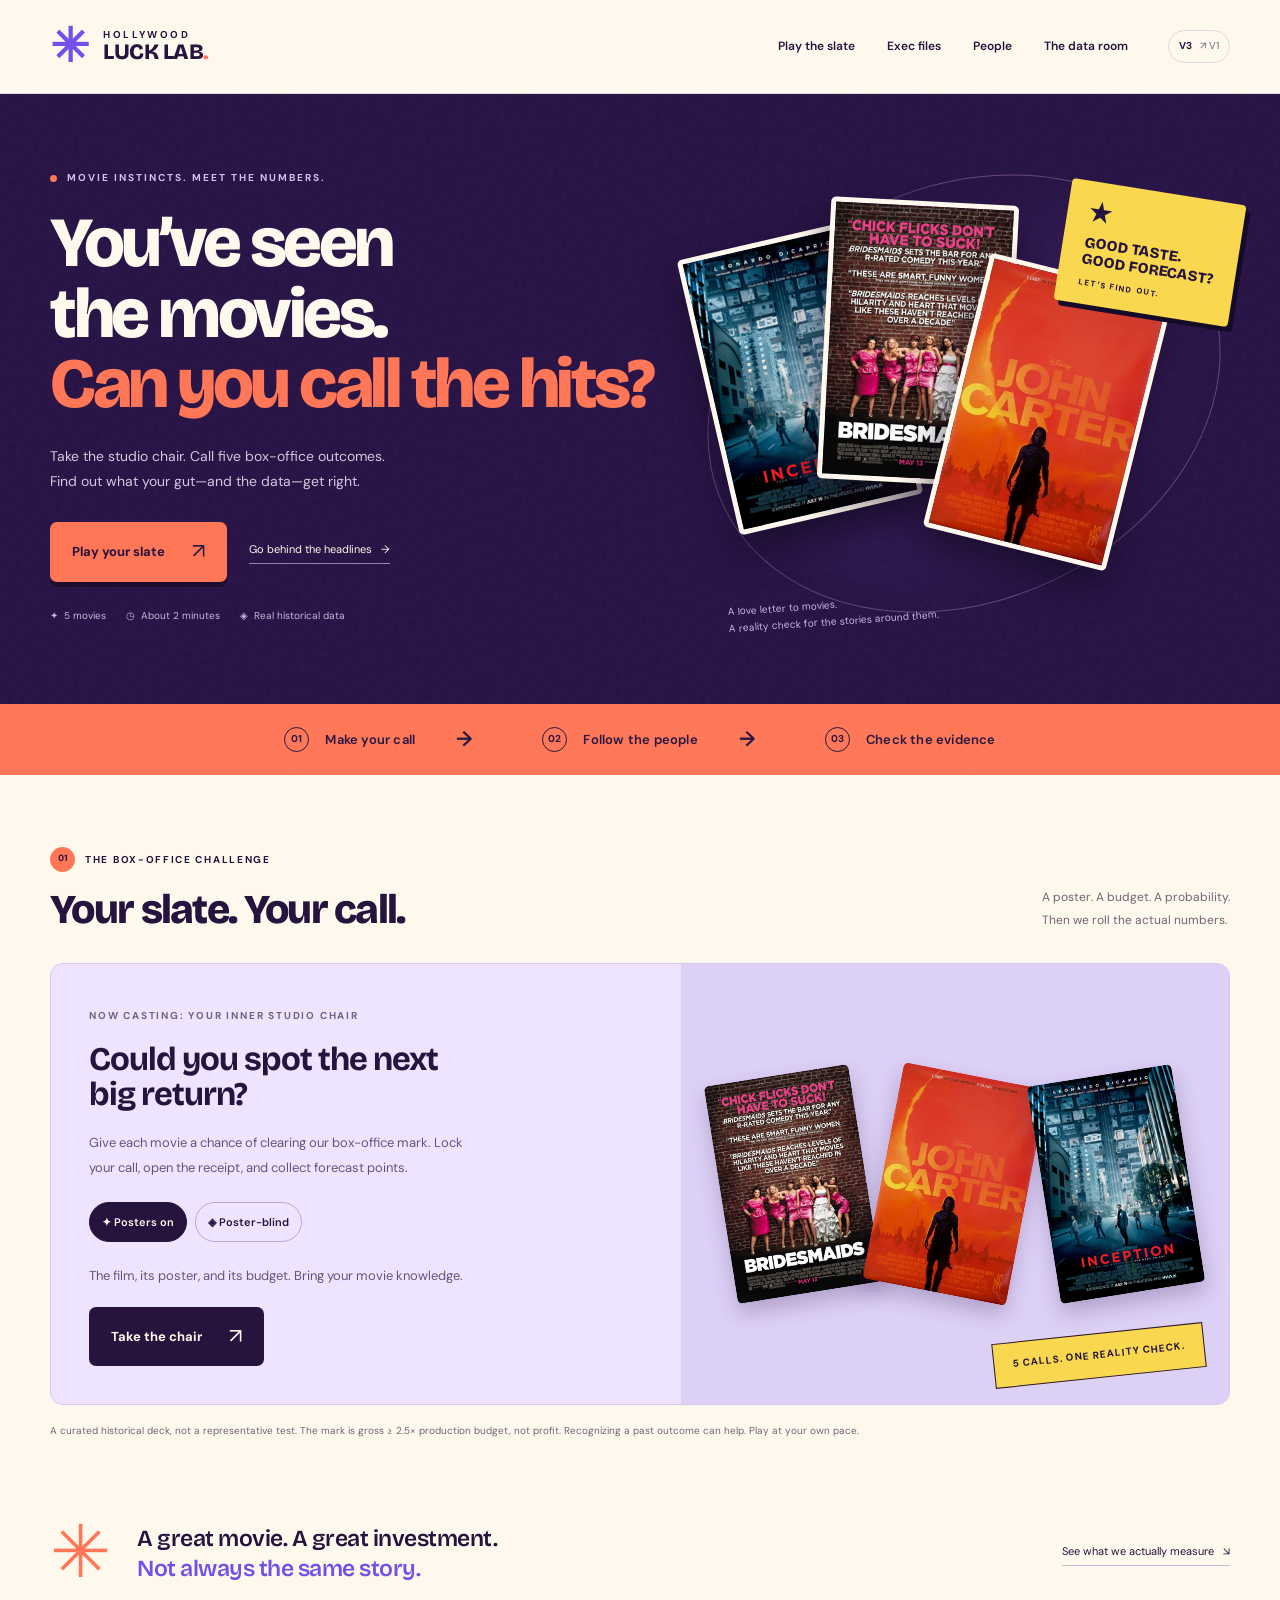
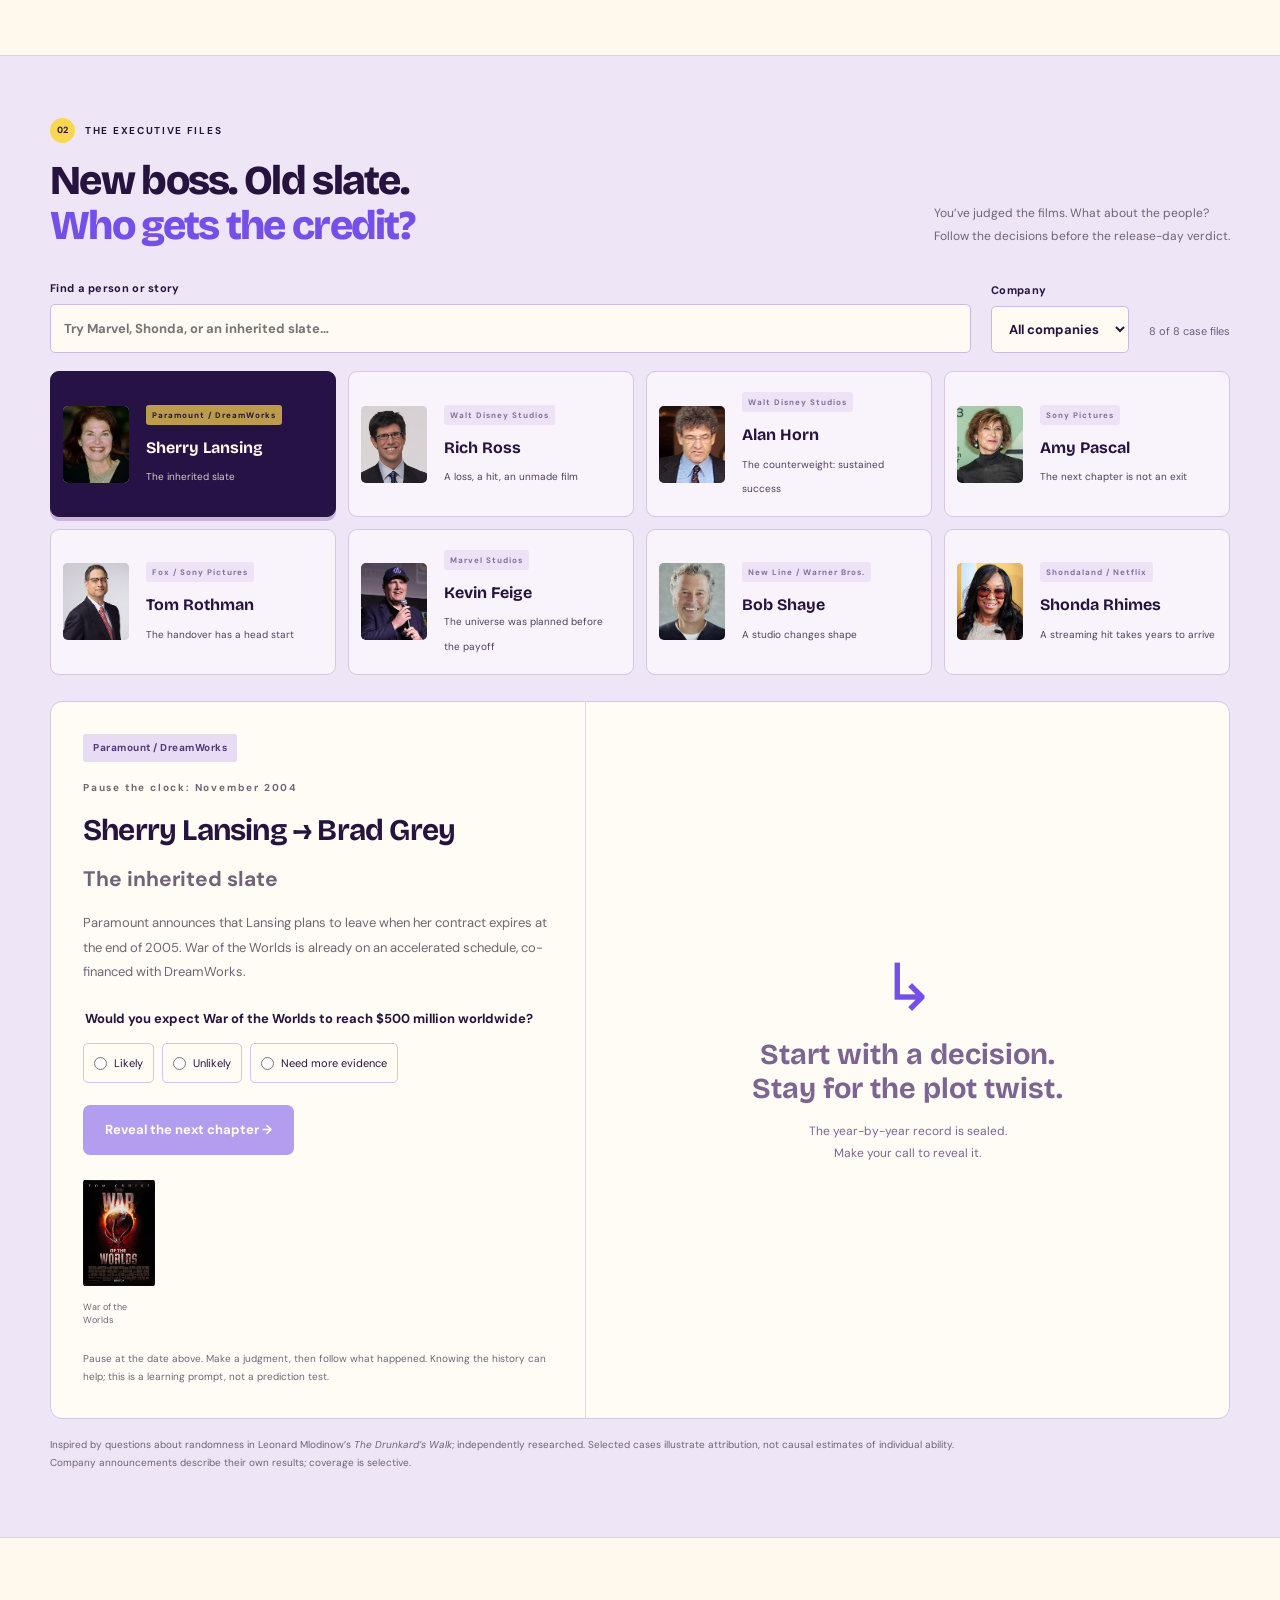
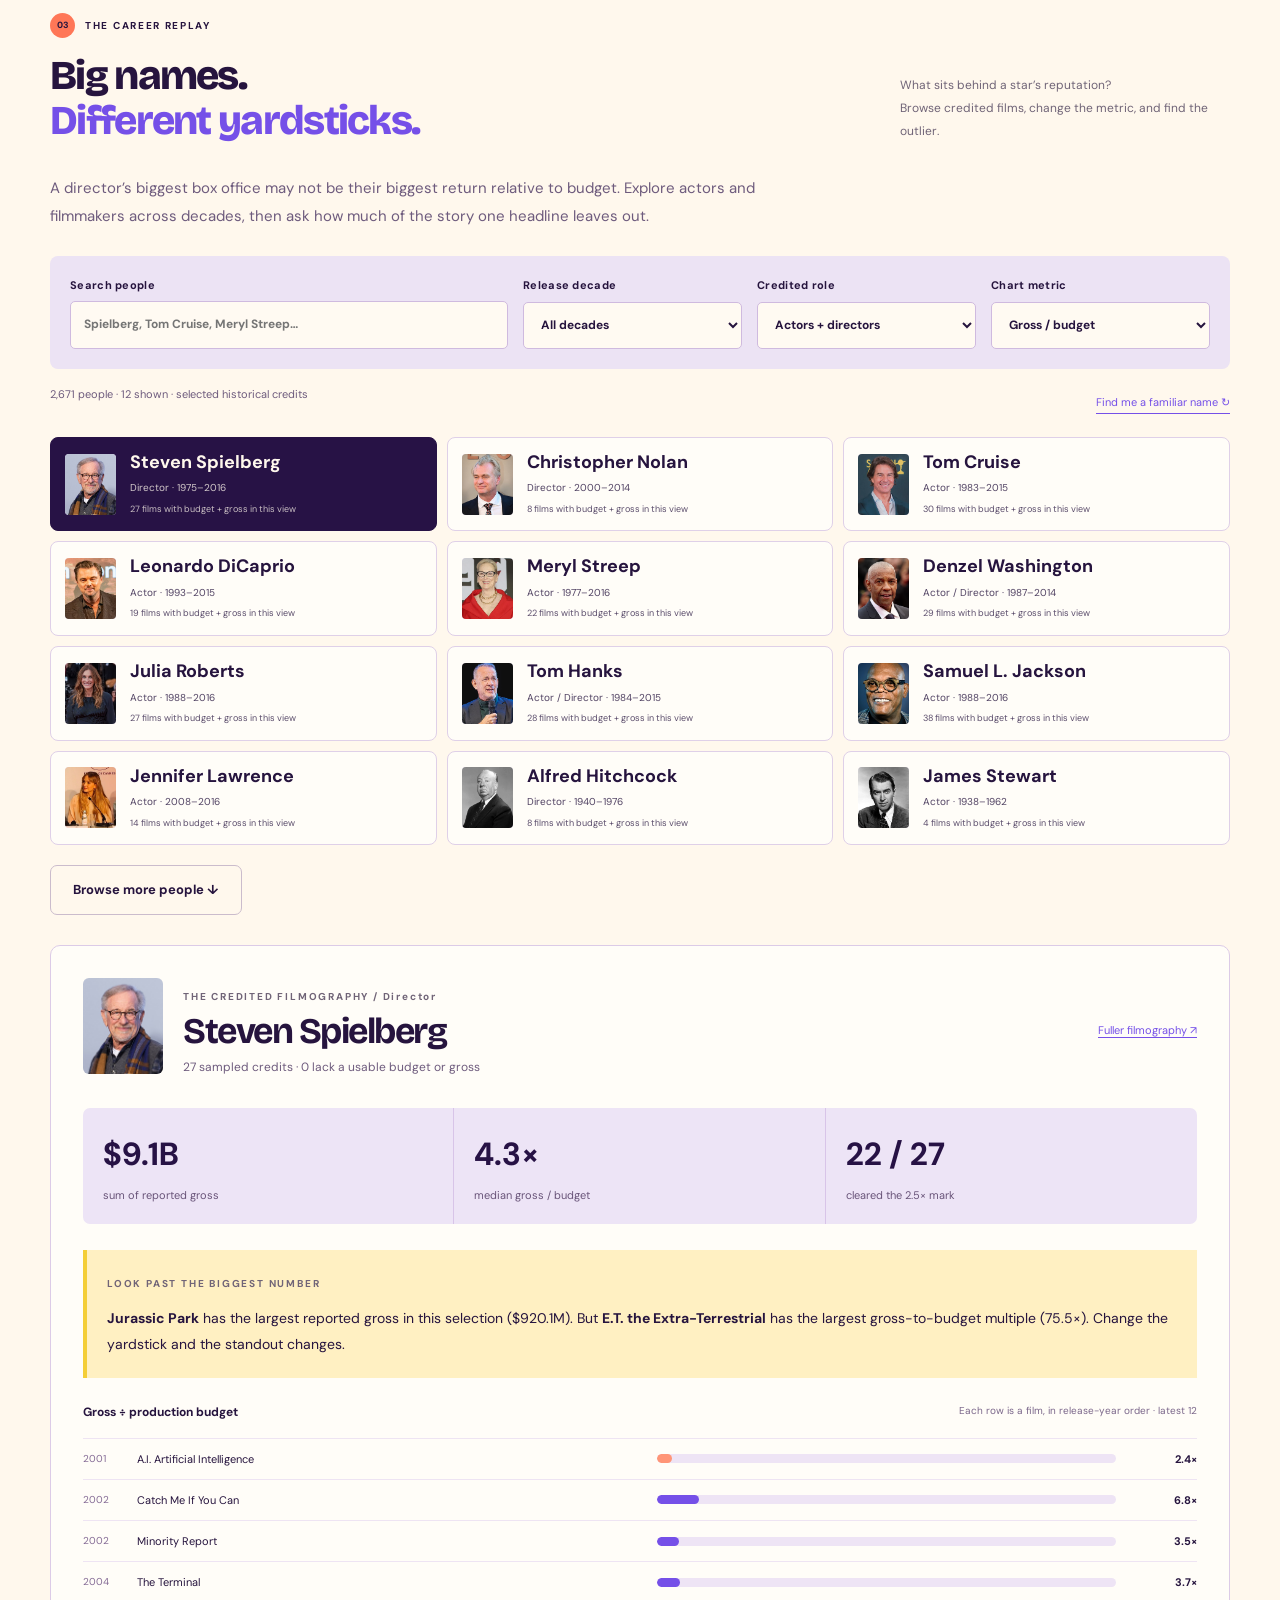
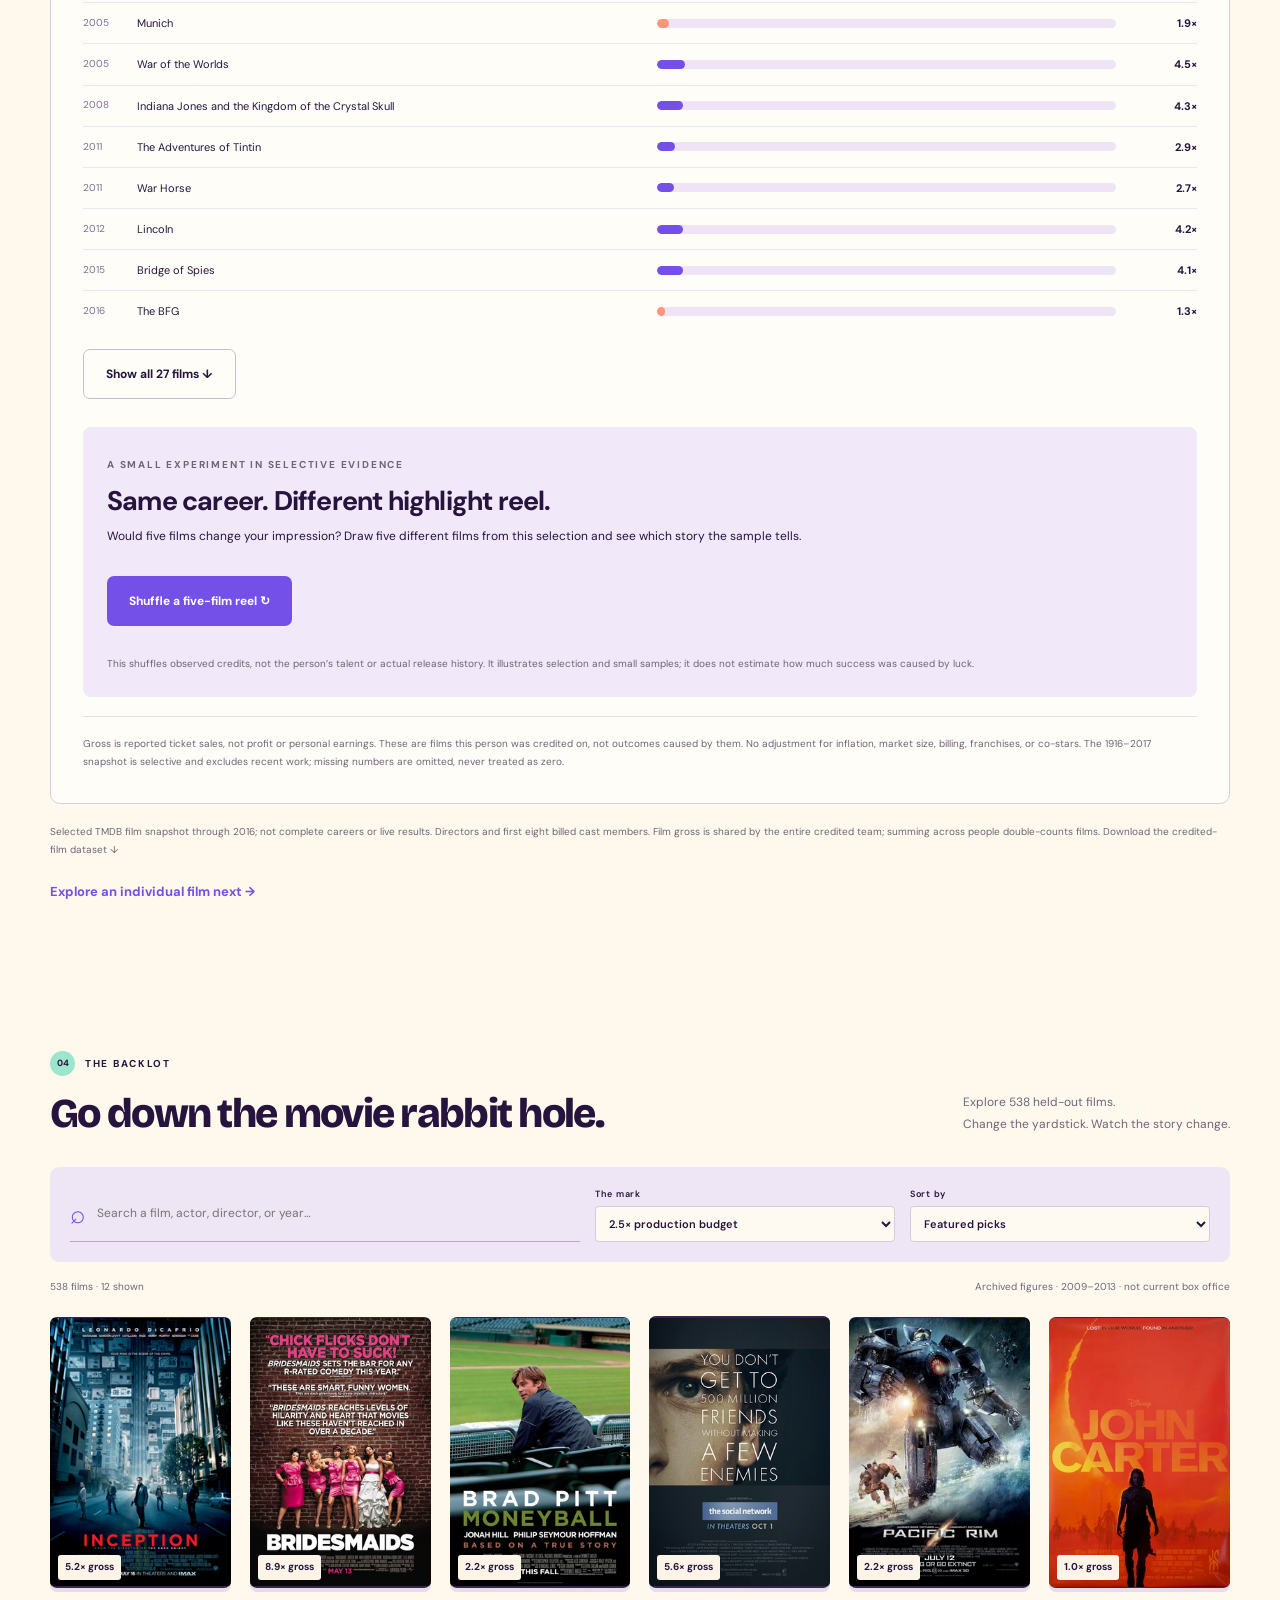
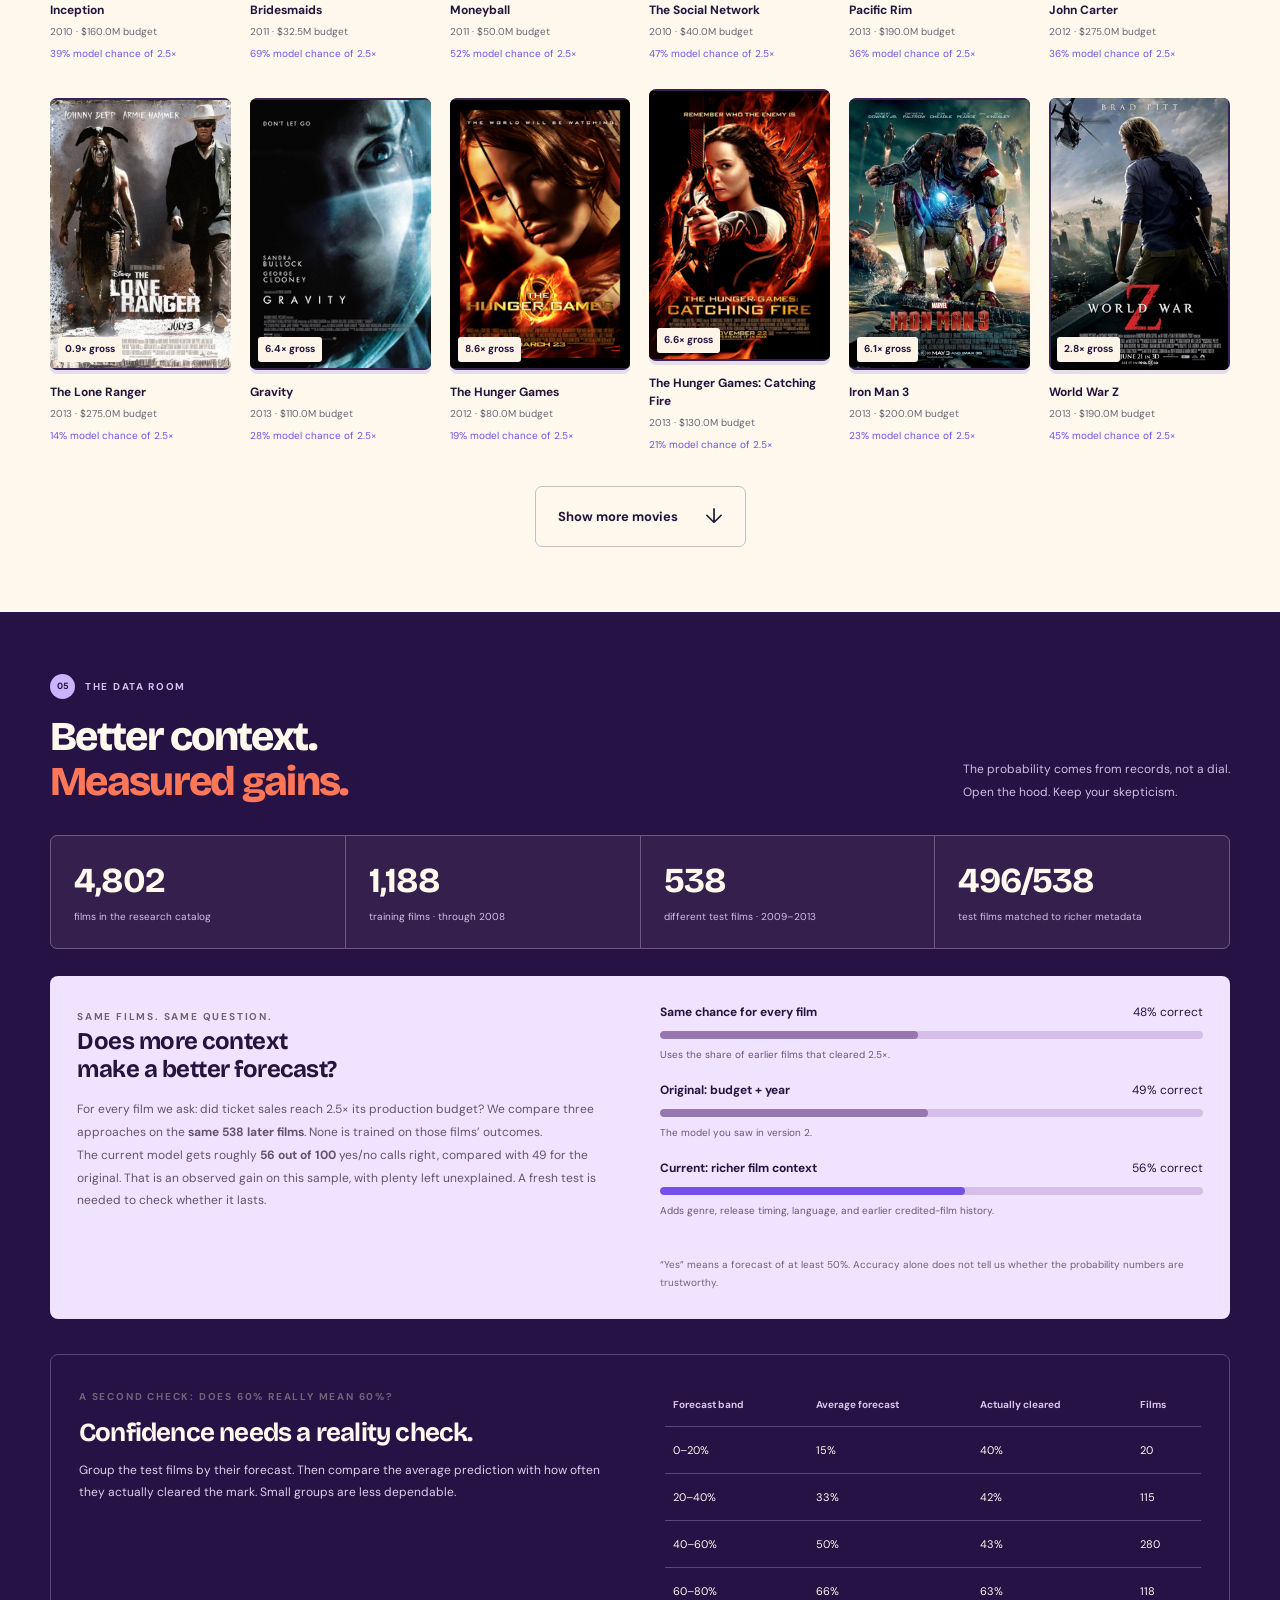
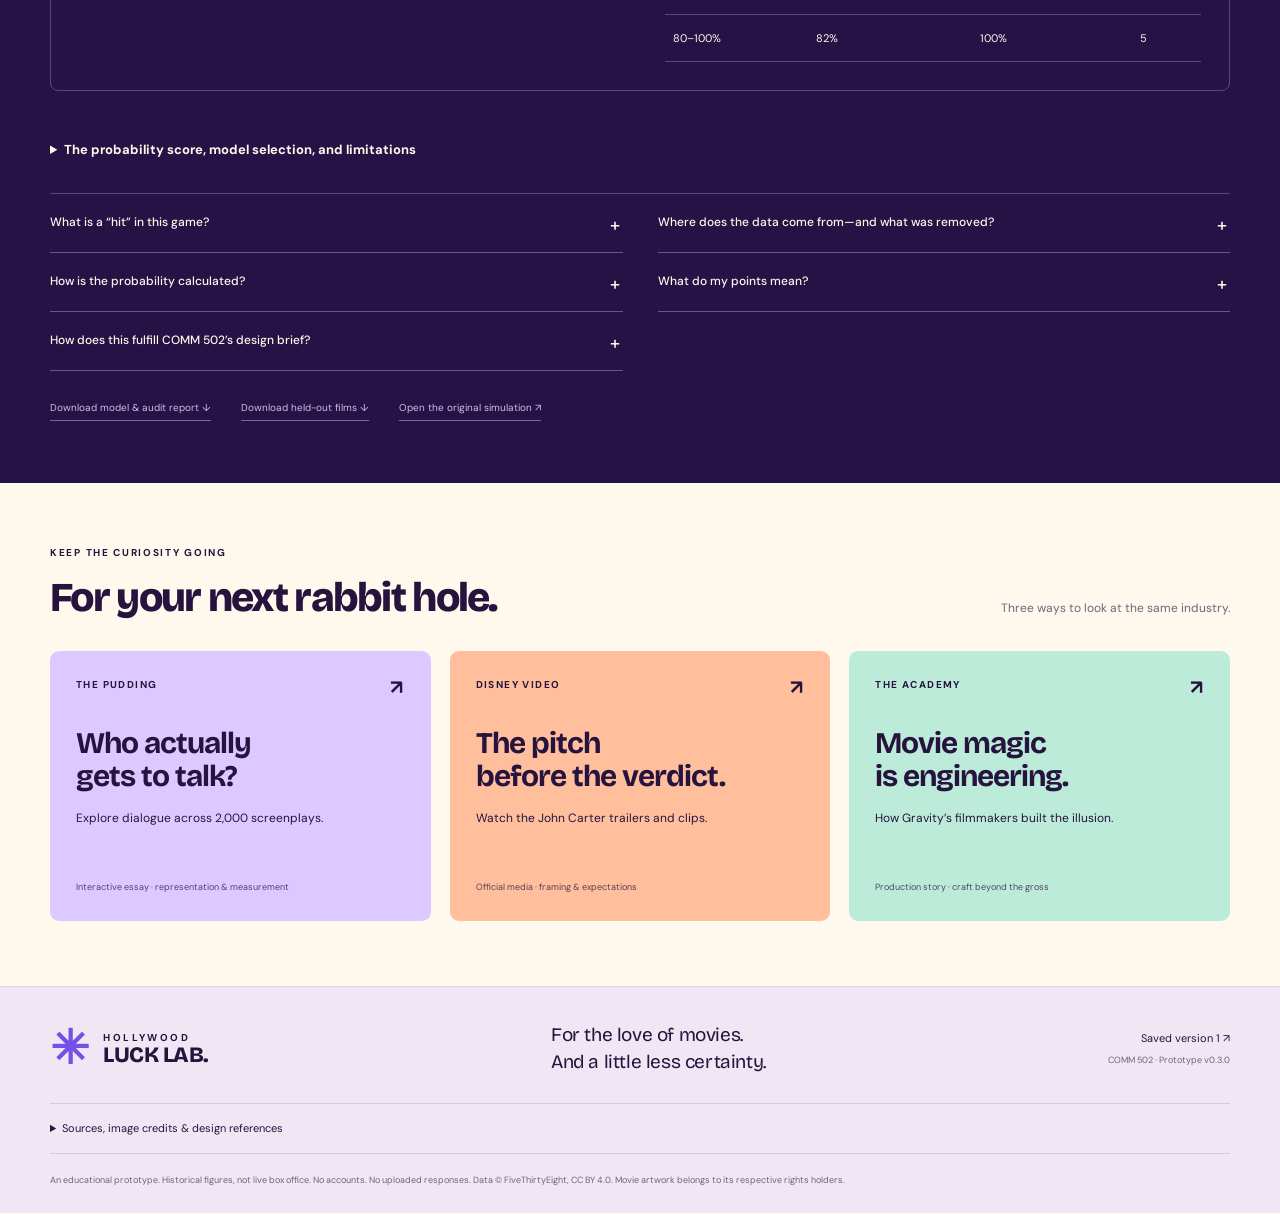
==== commit 76f844ef: "Build career replay, explainable forecasts, and eight executive stories" ====
--- a/public/index.html
+++ b/public/index.html
@@ -4,14 +4,14 @@
   <meta charset="utf-8"><meta name="viewport" content="width=device-width,initial-scale=1">
   <meta name="description" content="Five movies. One studio chair. Test your box-office instincts against a real-data baseline, then open Hollywood’s executive case files.">
   <meta name="theme-color" content="#271245"><title>Hollywood Luck Lab — Can you call the hits?</title>
-  <link rel="stylesheet" href="studio.css">
+  <link rel="stylesheet" href="studio.css"><link rel="stylesheet" href="research.css">
 </head>
 <body>
   <a class="skip-link" href="#play">Skip to the game</a>
   <header class="topbar"><div class="wrap topbar-inner">
     <a class="brand" href="#" aria-label="Hollywood Luck Lab home"><span class="brand-icon" aria-hidden="true">✳</span><span>HOLLYWOOD<strong>LUCK LAB<span class="brand-dot">.</span></strong></span></a>
-    <nav aria-label="Main navigation"><a href="#play">Play the slate</a><a href="#case-files">Exec files</a><a href="#data-room">The data room</a></nav>
-    <a class="version-link" href="classic/index.html" title="Open the saved original prototype">V2 <span>↗ V1</span></a>
+    <nav aria-label="Main navigation"><a href="#play">Play the slate</a><a href="#case-files">Exec files</a><a href="#people">People</a><a href="#data-room">The data room</a></nav>
+    <a class="version-link" href="classic/index.html" title="Open the saved original prototype">V3 <span>↗ V1</span></a>
   </div></header>
   <main>
     <noscript><p class="wrap">Enable JavaScript to play. The <a href="data/model-report.json">model report</a> is available as a standalone file.</p></noscript>
@@ -23,24 +23,26 @@
         <div class="hero-meta"><span>✦ &nbsp;5 movies</span><span>◷ &nbsp;About 2 minutes</span><span>◈ &nbsp;Real historical data</span></div>
       </div>
       <div class="hero-art" aria-label="A selection of films featured in the lab"><div class="art-orbit" aria-hidden="true"></div><div class="poster-stack" id="hero-posters"></div><div class="art-sticker"><span aria-hidden="true">★</span> GOOD TASTE.<br> GOOD FORECAST?<small>LET’S FIND OUT.</small></div><div class="art-caption">A love letter to movies.<br> A reality check for the stories around them.</div></div>
-    </div><div class="marquee" aria-hidden="true"><div>BIG HITS <b>✳</b> BAD CALLS <b>✳</b> LUCKY BREAKS <b>✳</b> REAL DATA <b>✳</b> BIG HITS <b>✳</b> BAD CALLS <b>✳</b> LUCKY BREAKS <b>✳</b> REAL DATA <b>✳</b></div></div></section>
+    </div><nav class="journey-strip" aria-label="Your route through the lab"><a href="#play"><b>01</b> Make your call <span>→</span></a><a href="#case-files"><b>02</b> Follow the people <span>→</span></a><a href="#data-room"><b>03</b> Check the evidence</a></nav></section>
 
     <section id="play" class="play-section wrap" aria-labelledby="play-title"><div class="section-heading"><div><p class="eyebrow"><span class="section-number coral">01</span> THE BOX-OFFICE CHALLENGE</p><h2 id="play-title">Your slate. Your call.</h2></div><p>A poster. A budget. A probability.<br> Then we roll the actual numbers.</p></div><div id="game"></div></section>
 
     <section class="interlude wrap" aria-label="The central question"><span aria-hidden="true">✳</span><p>A great movie. A great investment.<br> <em>Not always the same story.</em></p><a href="#data-room">See what we actually measure <span aria-hidden="true">↘</span></a></section>
 
-    <section id="case-files" class="dossier-section" aria-labelledby="dossier-title"><div class="wrap"><div class="section-heading"><div><p class="eyebrow"><span class="section-number yellow">02</span> THE EXECUTIVE FILES</p><h2 id="dossier-title">New boss. Old slate.<br> <em>Who gets the credit?</em></h2></div><p>The headlines have a main character.<br> The production timeline is more complicated.</p></div><div id="dossiers"></div></div></section>
+    <section id="case-files" class="dossier-section" aria-labelledby="dossier-title"><div class="wrap"><div class="section-heading"><div><p class="eyebrow"><span class="section-number yellow">02</span> THE EXECUTIVE FILES</p><h2 id="dossier-title">New boss. Old slate.<br> <em>Who gets the credit?</em></h2></div><p>You’ve judged the films. What about the people?<br> Follow the decisions before the release-day verdict.</p></div><div id="dossiers"></div></div></section>
 
-    <section id="backlot" class="backlot wrap" aria-labelledby="backlot-title"><div class="section-heading"><div><p class="eyebrow"><span class="section-number mint">03</span> THE BACKLOT</p><h2 id="backlot-title">Go down the movie rabbit hole.</h2></div><p>Explore <span data-holdout-count>538</span> held-out films.<br> Change the yardstick. Watch the story change.</p></div>
-      <div class="explorer-tools"><label class="search-field"><span class="sr-only">Search the movie archive</span><span aria-hidden="true">⌕</span><input id="movie-search" type="search" placeholder="Try Inception, Moneyball, or a film you love…" autocomplete="off"></label><label class="select-field">The mark<select id="explore-threshold"><option value="1.0">1× production budget</option><option value="2.5" selected>2.5× production budget</option><option value="5.0">5× production budget</option></select></label><label class="select-field">Sort by<select id="explore-sort"><option value="featured">Featured picks</option><option value="probability">Model probability</option><option value="multiple">Actual gross multiple</option><option value="year">Newest first</option></select></label></div>
+    <section id="people" class="people-section wrap" aria-labelledby="people-title"><div class="section-heading"><div><p class="eyebrow"><span class="section-number coral">03</span> THE CAREER REPLAY</p><h2 id="people-title">Big names.<br><em>Different yardsticks.</em></h2></div><p>What sits behind a star’s reputation?<br> Browse credited films, change the metric, and find the outlier.</p></div><p class="section-intro">A director’s biggest box office may not be their biggest return relative to budget. Explore actors and filmmakers across decades, then ask how much of the story one headline leaves out.</p><div class="people-tools"><label>Search people<input id="people-search" type="search" placeholder="Spielberg, Tom Cruise, Meryl Streep…"></label><label>Release decade<select id="people-decade"><option value="">All decades</option><option value="1910">1910s</option><option value="1920">1920s</option><option value="1930">1930s</option><option value="1940">1940s</option><option value="1950">1950s</option><option value="1960">1960s</option><option value="1970">1970s</option><option value="1980">1980s</option><option value="1990">1990s</option><option value="2000">2000s</option><option value="2010">2010s</option></select></label><label>Credited role<select id="people-role"><option value="">Actors + directors</option><option>Actor</option><option>Director</option></select></label><label>Chart metric<select id="people-metric"><option value="multiple">Gross / budget</option><option value="gross">Reported gross</option></select></label></div><div class="people-intro-row"><p id="people-count" aria-live="polite"></p><button id="people-surprise" class="inline-button">Find me a familiar name ↻</button></div><div id="people-grid" class="people-grid"></div><button id="people-more" class="button outline">Browse more people ↓</button><div id="person-profile" class="person-profile"></div><p class="small-note">Selected TMDB film snapshot through 2016; not complete careers or live results. Directors and first eight billed cast members. Film gross is shared by the entire credited team; summing across people double-counts films. <a href="data/film-credits.csv" download>Download the credited-film dataset ↓</a></p><a class="story-next" href="#backlot">Explore an individual film next →</a></section>
+
+    <section id="backlot" class="backlot wrap" aria-labelledby="backlot-title"><div class="section-heading"><div><p class="eyebrow"><span class="section-number mint">04</span> THE BACKLOT</p><h2 id="backlot-title">Go down the movie rabbit hole.</h2></div><p>Explore <span data-holdout-count>538</span> held-out films.<br> Change the yardstick. Watch the story change.</p></div>
+      <div class="explorer-tools"><label class="search-field"><span class="sr-only">Search the movie archive</span><span aria-hidden="true">⌕</span><input id="movie-search" type="search" placeholder="Search a film, actor, director, or year…" autocomplete="off"></label><label class="select-field">The mark<select id="explore-threshold"><option value="1.0">1× production budget</option><option value="2.5" selected>2.5× production budget</option><option value="5.0">5× production budget</option></select></label><label class="select-field">Sort by<select id="explore-sort"><option value="featured">Featured picks</option><option value="probability">Model probability</option><option value="multiple">Actual gross multiple</option><option value="year">Newest first</option></select></label></div>
       <div class="explorer-meta"><p id="explore-count" aria-live="polite"></p><span>Archived figures · 2009–2013 · not current box office</span></div><div id="movie-grid" class="movie-grid"></div><button id="show-more" class="button outline">Show more movies <span aria-hidden="true">↓</span></button>
     </section>
 
-    <section id="data-room" class="data-room" aria-labelledby="data-title"><div class="wrap"><div class="section-heading"><div><p class="eyebrow"><span class="section-number lavender">04</span> THE DATA ROOM</p><h2 id="data-title">Tiny model.<br> <em>Real limits.</em></h2></div><p>The probability comes from records, not a dial.<br> Open the hood. Keep your skepticism.</p></div><div id="data-summary"></div>
+    <section id="data-room" class="data-room" aria-labelledby="data-title"><div class="wrap"><div class="section-heading"><div><p class="eyebrow"><span class="section-number lavender">05</span> THE DATA ROOM</p><h2 id="data-title">Better context.<br> <em>Measured gains.</em></h2></div><p>The probability comes from records, not a dial.<br> Open the hood. Keep your skepticism.</p></div><div id="data-summary"></div>
       <div class="data-accordions">
         <details><summary>What is a “hit” in this game?</summary><p>The game asks whether reported worldwide theatrical gross reached <strong>2.5× reported production budget</strong>. This is an adjustable comparison rule, not an industry definition of profit or break-even. Theater shares, marketing, financing, taxes, and later revenue are absent. The backlot lets you try 1× and 5× too.</p></details>
         <details><summary>Where does the data come from—and what was removed?</summary><p>We use the financial columns of <a href="https://github.com/fivethirtyeight/data/tree/master/bechdel" target="_blank" rel="noopener noreferrer">FiveThirtyEight’s publicly released Bechdel dataset</a>, originally assembled for a different research question. It is a selected historical sample, not a census of films. Bechdel labels are not model inputs. Of 1,794 records, 51 shared ambiguous financial signatures and 17 lacked usable financial fields. We exclude these 68 rows instead of silently correcting them.</p><p>The source labels one field <code>intgross</code>; its values for cross-checked films are worldwide totals. We use it as reported worldwide gross and do not add domestic gross again. The downloaded snapshot, checksums, and exclusion report are preserved. Other errors can remain.</p></details>
-        <details><summary>How is the probability calculated?</summary><p>A regularized logistic regression uses log production budget and release year. Training uses 1,188 films from 1970–2008; evaluation uses 538 different films from 2009–2013. Neither later gross nor ratings, awards, posters, or executive identity enters the model. A constant training-set base rate and a smoothed budget-band estimate provide comparisons.</p><p>This is a retrospective backtest using an archived dataset. Budgets and historical grosses were collected after release, so it is not proof of what a forecaster could have known on an actual greenlight date. It is not a modern release predictor or a measure of executive skill.</p></details>
+        <details><summary>How is the probability calculated?</summary><p>The current model adds genres, release timing, language, and earlier credited-film histories to budget and year. We compare six candidates on a separate earlier validation period, then evaluate the selected model on 538 films from 2009–2013. At the 2.5× mark, richer logistic regression wins the validation comparison. Later gross, reviews, popularity, and future career results never enter the prediction. Open any film to inspect its signals and earlier comparables.</p><p>This is a retrospective backtest using an archived dataset. Budgets and historical grosses were collected after release, so it is not proof of what a forecaster could have known on an actual greenlight date. It is not a modern release predictor or a measure of executive skill.</p></details>
         <details><summary>What do my points mean?</summary><p>Each forecast earns <code>100 × [1 − (probability − outcome)²]</code> points. Outcome is 1 when the film clears the mark, 0 otherwise. The five-film maximum is 500. This rewards useful probabilities and makes confident misses costly. Five curated, recognizable films cannot establish your general forecasting ability; memory of an outcome can help. The full 538-film evaluation is reported separately.</p><p>The poster-blind option invites a comparison of judgments. It does not randomly assign participants or establish that images cause a change. Best scores are saved only in this browser when storage is available; nothing is uploaded. <button id="clear-local" class="inline-button">Clear my saved score</button></p></details>
         <details><summary>How does this fulfill COMM 502’s design brief?</summary><p><strong>Engage:</strong> a familiar movie, a concrete decision, and an achievable five-round loop invite participation. <strong>Interact:</strong> one decision at a time, an optional evidence reveal, and a visible progress strip manage attention and control. <strong>Understand:</strong> the original forecast stays next to the outcome; budgets and grosses get different labels; executive timelines separate attribution from timing.</p><p>These choices explore framing, prior knowledge, representativeness, motivation, and attribution. They are design hypotheses to connect to the assigned course readings and evaluate with users—not findings that the prototype has already proved.</p></details>
       </div>
@@ -53,10 +55,10 @@
       <a class="reading-card mint-card" href="https://www.oscars.org/events/deconstructing-gravity" target="_blank" rel="noopener noreferrer"><span>THE ACADEMY <b>↗</b></span><h3>Movie magic<br> is engineering.</h3><p>How Gravity’s filmmakers built the illusion.</p><small>Production story · craft beyond the gross</small></a>
     </div></section>
   </main>
-  <footer class="footer"><div class="wrap"><div class="footer-top"><a class="brand" href="#"><span class="brand-icon" aria-hidden="true">✳</span><span>HOLLYWOOD<strong>LUCK LAB.</strong></span></a><p>For the love of movies.<br> And a little less certainty.</p><div><a href="classic/index.html">Saved version 1 ↗</a><span>COMM 502 · Prototype v0.2.0</span></div></div>
+  <footer class="footer"><div class="wrap"><div class="footer-top"><a class="brand" href="#"><span class="brand-icon" aria-hidden="true">✳</span><span>HOLLYWOOD<strong>LUCK LAB.</strong></span></a><p>For the love of movies.<br> And a little less certainty.</p><div><a href="classic/index.html">Saved version 1 ↗</a><span>COMM 502 · Prototype v0.3.0</span></div></div>
     <details class="credits"><summary>Sources, image credits & design references</summary><div id="credits-content"></div></details><p class="footer-note">An educational prototype. Historical figures, not live box office. No accounts. No uploaded responses. Data © FiveThirtyEight, CC BY 4.0. Movie artwork belongs to its respective rights holders.</p>
   </div></footer>
   <dialog id="movie-dialog" aria-labelledby="dialog-title"><button class="dialog-close" aria-label="Close movie details">×</button><div id="dialog-content"></div></dialog>
   <div id="status" class="sr-only" role="status" aria-live="polite"></div>
-  <script src="data/model-data.js"></script><script src="assets/manifest.js"></script><script src="editorial.js"></script><script src="forecast.js"></script><script src="cases.js"></script><script src="studio.js"></script>
+  <script src="data/model-data.js"></script><script src="assets/manifest.js"></script><script src="editorial.js"></script><script src="forecast.js"></script><script src="cases.js"></script><script src="case-expansion.js"></script><script src="executives.js"></script><script src="research.js"></script><script src="studio.js"></script><script src="data/people-data.js"></script><script src="people.js"></script>
 </body></html>
--- a/public/studio.css
+++ b/public/studio.css
@@ -10,3 +10,6 @@
 @media(max-width:1100px){.exec-portrait{width:52px;height:65px}}
 @media(max-width:850px){.exec-portrait{margin:auto}}
 @media(max-width:620px){.exec-portrait{width:48px;height:57px}}
+
+/* Explicit display heights override the poster HTML dimensions. */
+.summary-row>span:first-child{width:32px;height:48px;display:block;overflow:hidden}.summary-row img{display:block;width:32px;height:48px;object-fit:cover}.preview-art>img{height:auto;aspect-ratio:2/3;object-fit:cover}.exec-portrait{flex-shrink:0}.portrait-ross .exec-photo{object-position:50% 25%}
--- a/public/research.css
+++ b/public/research.css
@@ -0,0 +1,18 @@
+[hidden]{display:none!important}
+.reel-lab{background:#f1e8f9;padding:24px;border-radius:8px;margin-top:28px}.reel-lab h4{font-family:var(--display);font-size:27px;letter-spacing:-.8px;margin:10px 0}.reel-lab>p,.reel-lab #reel-result>p{font-size:12px;line-height:1.9}.reel-lab .button{font-size:12px;margin:10px 0}.reel-score{display:flex;gap:20px;align-items:center;margin:20px 0}.reel-score>strong{font-family:var(--display);font-size:38px;color:#7550e8}.reel-score>span{font-size:11px;line-height:1.8}.reel-films{display:grid;grid-template-columns:repeat(5,1fr);gap:12px}.reel-films>span{border-top:3px solid #f9d74e;padding-top:12px;font-size:11px;line-height:1.5}.reel-films small{display:block;margin-top:8px;font-size:10px;color:#7a628e}
+@media(max-width:700px){.reel-lab{padding:18px}.reel-lab h4{font-size:25px}.reel-films{grid-template-columns:1fr}.reel-films>span{display:flex;justify-content:space-between;gap:20px;padding-top:9px;border-top-width:1px}.reel-films small{margin-top:0;white-space:nowrap;font-size:9px}.reel-films strong{font-size:10px}}
+.journey-strip{display:flex;justify-content:center;gap:70px;background:var(--coral,#ff7757);padding:18px 25px;font-size:13px;letter-spacing:.2px;color:#26143e}.journey-strip a{display:flex;align-items:center;gap:16px;text-decoration:none}.journey-strip b{border:1px solid currentColor;border-radius:50%;font-size:10px;width:25px;height:25px;display:grid;place-items:center}.journey-strip a:hover{text-decoration:underline}.journey-strip span{margin-left:25px;font-size:21px}
+.summary-next{margin-top:28px}.summary-next a{color:#f9d74e;font-weight:700}.summary-row>span:first-child{width:32px;height:48px;display:block;overflow:hidden}.summary-row img{display:block;width:32px;height:48px;object-fit:cover}.preview-art>img{height:auto;aspect-ratio:2/3;object-fit:cover}
+.case-browser{display:flex;align-items:end;gap:20px;margin:24px 0 18px}.case-browser label,.people-tools label{display:grid;gap:7px;font-size:11px;font-weight:700;letter-spacing:.3px}.case-browser label:first-child{flex:1}.case-browser input,.case-browser select,.people-tools input,.people-tools select{width:100%;border:1px solid #cfbadf;border-radius:5px;background:#fffaf2;color:#26143e;padding:13px;font:inherit;font-size:13px;min-width:0}.case-browser>span{font-size:11px;color:#6e5b7d;padding-bottom:13px}.dossier-nav{display:grid;grid-template-columns:repeat(4,minmax(0,1fr));gap:12px}.dossier-tab{padding:16px 12px;min-width:0;align-items:center}.dossier-tab>span:last-child{min-width:0}.dossier-tab strong{font-size:16px}.dossier-tab em{font-size:10px;line-height:1.5}.company-badge{display:inline-block!important;font:700 8px/1.4 var(--body);letter-spacing:.5px;color:#533879!important;background:#e8dcf4;padding:4px 6px;border-radius:3px;margin-bottom:7px;white-space:normal}.dossier-tab[aria-pressed=true] .company-badge{background:#f9d74e;color:#26143e!important}.company-large{font-size:10px;padding:7px 10px;margin-bottom:18px}.story-hook{font-family:var(--display);font-size:21px!important;font-weight:700;line-height:1.3!important;color:#7550e8}.story-reveal{background:#e8ddf5;padding:20px;border-radius:6px;margin-bottom:28px}.story-reveal h4{font-size:23px;line-height:1.2;letter-spacing:-.7px;margin:10px 0}.story-reveal p{margin-bottom:0;font-size:13px;line-height:1.8}.story-year{display:grid;grid-template-columns:64px 1fr;gap:20px;border-top:1px solid #ddcde7;padding-top:20px}.story-year>h4{font-family:var(--display);font-size:24px;color:#7550e8;margin:0;letter-spacing:-1px}.story-year .case-timeline{padding-left:18px}.story-year .case-timeline li{padding-bottom:26px}.case-timeline h5{font-size:14px;margin:5px 0 8px;line-height:1.4}.story-next{display:inline-block;font-size:13px;font-weight:700;margin-top:22px;color:#7550e8}.exec-portrait{flex-shrink:0}.portrait-ross .exec-photo{object-position:50% 25%}
+.people-section{padding-top:75px;padding-bottom:75px}.section-intro{max-width:720px;color:#6e5b7d;font-size:15px;line-height:1.9;margin-bottom:25px}.people-tools{display:grid;grid-template-columns:2fr 1fr 1fr 1fr;gap:15px;background:#ece3f4;padding:20px;border-radius:8px}.people-tools input,.people-tools select{font-size:12px}.people-intro-row{display:flex;justify-content:space-between;align-items:center;margin:16px 0;font-size:11px;color:#6e5b7d}.people-grid{display:grid;grid-template-columns:repeat(3,minmax(0,1fr));gap:10px;margin-bottom:20px}.person-card{display:flex;text-align:left;gap:14px;align-items:center;min-width:0;background:#fffdf8;border:1px solid #dfd0e8;border-radius:8px;padding:14px;color:#26143e;cursor:pointer}.person-card[aria-pressed=true]{background:#271245;color:#fff8ed;border-color:#271245}.person-card img,.person-initials{width:51px;height:61px;object-fit:cover;object-position:50% 25%;border-radius:4px;flex-shrink:0;display:grid;place-items:center;background:#e5d7f2;color:#674390;font-size:18px;font-weight:700}.person-card strong,.person-card small,.person-card em{display:block}.person-card strong{font-family:var(--display);font-size:18px;line-height:1.2;margin-bottom:7px}.person-card small{font-size:10px;opacity:.8}.person-card em{font-size:9px;font-style:normal;line-height:1.5;margin-top:6px;opacity:.75}.person-profile{margin-top:30px;background:#fffdf8;border:1px solid #dccbe7;border-radius:10px;padding:32px;scroll-margin-top:30px}.person-profile-heading{display:flex;align-items:center;gap:20px}.person-profile-heading h3{font-size:36px;margin:6px 0;letter-spacing:-1.5px}.person-profile-heading p{font-size:12px;color:#6e5b7d;margin:0}.person-profile-heading>a{margin-left:auto;font-size:11px}.person-large-portrait img,.person-large-portrait .person-initials{width:80px;height:96px;object-fit:cover;object-position:50% 25%;border-radius:6px}.person-stats{display:grid;grid-template-columns:repeat(3,1fr);background:#ede4f6;border-radius:7px;margin:26px 0}.person-stats>div{padding:20px;border-right:1px solid #d8c4e8;font-size:11px;color:#695479}.person-stats>div:last-child{border:0}.person-stats strong{display:block;font-family:var(--display);font-size:32px;color:#271245;margin-bottom:5px}.career-insight{background:#fff0c2;border-left:4px solid #f4ce37;padding:20px;margin-bottom:25px}.career-insight p{font-size:14px;line-height:1.9;margin:10px 0 0}.chart-heading{display:flex;justify-content:space-between;gap:20px;font-size:12px;margin-bottom:15px}.chart-heading span{font-size:10px;color:#7a668a}.career-row{display:grid;grid-template-columns:38px minmax(140px,1.1fr) 1fr 65px;gap:16px;align-items:center;border-top:1px solid #eee4f3;padding:11px 0;font-size:11px;color:inherit;text-decoration:none}.career-row:hover .career-title{text-decoration:underline}.career-row time{color:#846a95;font-size:10px}.career-track{display:block;background:#eee4f5;height:9px;border-radius:9px;overflow:hidden}.career-track i{display:block;background:#7550e8;height:100%;border-radius:9px}.career-track i.under-mark{background:#ff9577}.career-row>strong{text-align:right}.person-profile>.button{margin-top:18px;font-size:12px}.person-profile>.small-note{border-top:1px solid #e8daee;padding-top:18px;margin-top:24px}.people-section>.small-note{line-height:1.8;margin-top:20px}
+.explanation{padding:18px;background:#f0e8f7;border-radius:6px;color:#26143e;margin:18px 0}.explanation>p{font-size:12px;line-height:1.8}.driver-list{list-style:none;padding:0;margin:10px 0}.driver-list li{display:flex;justify-content:space-between;gap:15px;padding:8px 0;border-top:1px solid #ddcde8;font-size:12px}.driver-list strong{white-space:nowrap}.signal-up{color:#296b5c}.signal-down{color:#a44837}.comparable-films summary{cursor:pointer;font-size:12px;font-weight:700;padding:10px 0}.comparable-row{display:flex;justify-content:space-between;gap:15px;border-top:1px solid #ddcde8;padding:10px 0;font-size:12px}.comparable-row small{display:block;font-size:10px;color:#7b648e;margin-top:5px}.model-hint{line-height:1.7!important;background:transparent!important;padding:0!important}.model-results{display:grid;gap:18px}.model-result{display:grid;grid-template-columns:1fr auto;gap:8px;font-size:12px}.model-result>strong{font-family:var(--body)}.model-result>small{grid-column:1/-1;color:#6c547d;font-size:10px;line-height:1.6}.result-track{height:8px;background:#d5bee9;border-radius:8px;grid-column:1/-1;overflow:hidden}.result-track i{display:block;height:100%;background:#9877b1;border-radius:8px}.model-result:last-of-type .result-track i{background:#7550e8}.calibration-panel{display:grid;grid-template-columns:1fr 1fr;gap:50px;margin:35px 0;padding:28px;border:1px solid #604475;border-radius:8px}.calibration-panel h3{font-size:26px;line-height:1.2;letter-spacing:-.8px;margin:10px 0}.calibration-panel p{font-size:12px;line-height:1.9;color:#dfcfea}.calibration-table{align-self:center;font-size:11px}.calibration-table>div{display:grid;grid-template-columns:1.1fr 1fr 1fr .5fr;gap:12px;border-bottom:1px solid #604475;padding:12px 0}.calibration-table strong{font-size:10px;line-height:1.5;color:#dac3ea}.technical-report{border-bottom:1px solid #604475;font-size:12px;line-height:1.9;padding-bottom:18px}.technical-report summary{cursor:pointer;font-size:13px;font-weight:700;padding:12px 0}.technical-report a{color:#f9d74e}
+@media(max-width:1100px){.dossier-nav{grid-template-columns:repeat(3,minmax(0,1fr))}.people-tools{grid-template-columns:2fr 1fr 1fr}.people-tools label:last-child{grid-column:2/4}.people-grid{grid-template-columns:repeat(2,minmax(0,1fr))}.journey-strip{gap:25px}.dossier-tab{flex-direction:row;text-align:left}.exec-portrait{margin:0}.dossier-tab em{display:block}}
+@media(max-width:700px){.journey-strip{gap:15px;padding:13px 14px;font-size:9px}.journey-strip a{gap:6px}.journey-strip b{width:19px;height:19px;font-size:8px}.journey-strip span{display:none}.case-browser{flex-wrap:wrap;gap:12px}.case-browser label:first-child{flex-basis:100%}.case-browser>span{margin-left:auto}.dossier-nav{grid-template-columns:repeat(2,minmax(0,1fr))}.dossier-tab{padding:12px 9px;gap:8px}.dossier-tab strong{font-size:14px}.dossier-tab em{display:none}.dossier-tab .company-badge{font-size:7px;padding:3px 4px;letter-spacing:0}.company-large{font-size:9px}.story-year{grid-template-columns:45px 1fr;gap:13px}.story-year>h4{font-size:21px}.story-reveal{padding:17px}.story-reveal h4{font-size:23px}.people-section{padding-top:42px;padding-bottom:42px}.section-intro{font-size:12px}.people-tools{grid-template-columns:1fr 1fr;gap:12px;padding:16px}.people-tools label:first-child{grid-column:1/-1}.people-tools label:last-child{grid-column:auto}.people-tools label{font-size:9px}.people-tools input,.people-tools select{font-size:11px;padding:10px}.people-intro-row{align-items:flex-start;flex-direction:column;gap:8px;font-size:10px}.people-grid{gap:8px}.person-card{padding:10px;gap:8px;align-items:flex-start}.person-card img,.person-card .person-initials{width:36px;height:45px;font-size:12px}.person-card strong{font-size:14px;line-height:1.3;margin-bottom:5px}.person-card small{font-size:8px;line-height:1.5}.person-card em{display:none}.person-profile{padding:20px}.person-profile-heading{gap:12px;flex-wrap:wrap}.person-profile-heading h3{font-size:29px;letter-spacing:-1px}.person-profile-heading p{font-size:10px}.person-profile-heading>.source-link{margin-left:0}.person-large-portrait img,.person-large-portrait .person-initials{width:55px;height:67px}.person-profile-heading>div:nth-child(2){flex:1;min-width:0}.person-profile-heading .mini-label{font-size:8px;letter-spacing:.5px}.person-stats>div{font-size:9px;padding:14px 10px;line-height:1.5}.person-stats strong{font-size:24px}.career-insight{padding:15px}.career-insight p{font-size:12px}.chart-heading{flex-direction:column;gap:7px}.career-row{grid-template-columns:28px minmax(80px,1fr) 55px 40px;gap:8px;font-size:10px}.career-row time{font-size:9px}.career-track{height:7px}.career-title{line-height:1.6}.career-row>strong{font-size:10px}.calibration-panel{grid-template-columns:1fr;padding:20px;gap:12px}.calibration-table{font-size:10px}.calibration-table>div{gap:8px}.calibration-table strong{font-size:9px}.explanation{padding:15px}.explanation>p,.driver-list li{font-size:11px}.summary-row>span:first-child{display:none}.summary-row{grid-template-columns:minmax(105px,1fr) 50px 50px}.model-result{font-size:11px}.people-section>.small-note{font-size:10px}}
+
+table.calibration-table{width:100%;border-collapse:collapse;text-align:left}table.calibration-table th,table.calibration-table td{padding:14px 8px;border-bottom:1px solid #604475;font-size:11px;font-weight:400}table.calibration-table thead th{font-size:10px;line-height:1.5;color:#dac3ea;font-weight:700}@media(max-width:700px){table.calibration-table th,table.calibration-table td{padding:12px 5px;font-size:10px}table.calibration-table thead th{font-size:9px}}
+
+.dialog-poster img,.dossier-films img{height:auto;object-fit:contain}.tile-art img{object-fit:contain;background:#382351}
+
+@media(max-width:620px){.journey-strip>a:last-child{display:flex}.topbar nav>a:nth-child(2){display:none}}
+
+.summary-explain{color:inherit;background:none;border:0;border-bottom:1px dotted #c8b2dd;font:inherit;padding:0;cursor:pointer;white-space:nowrap}.summary-explain:hover{color:#f9d74e}
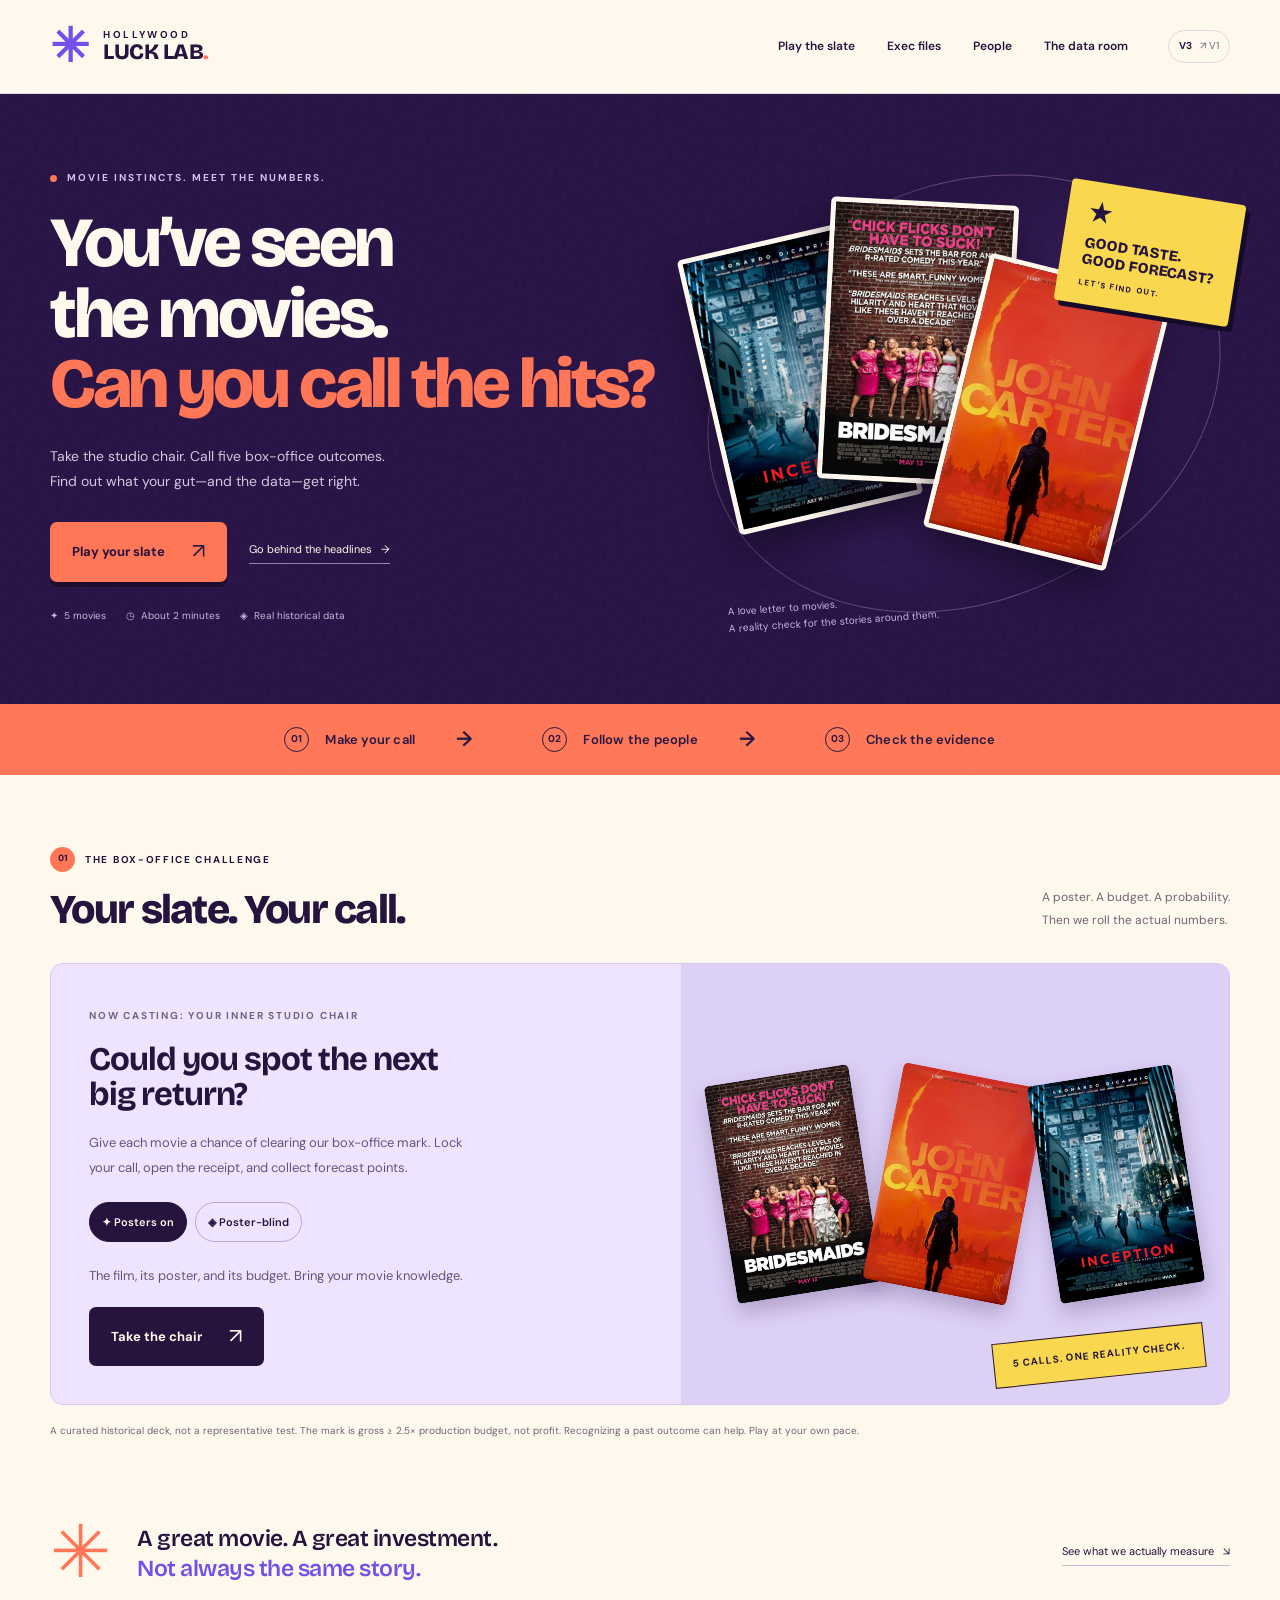
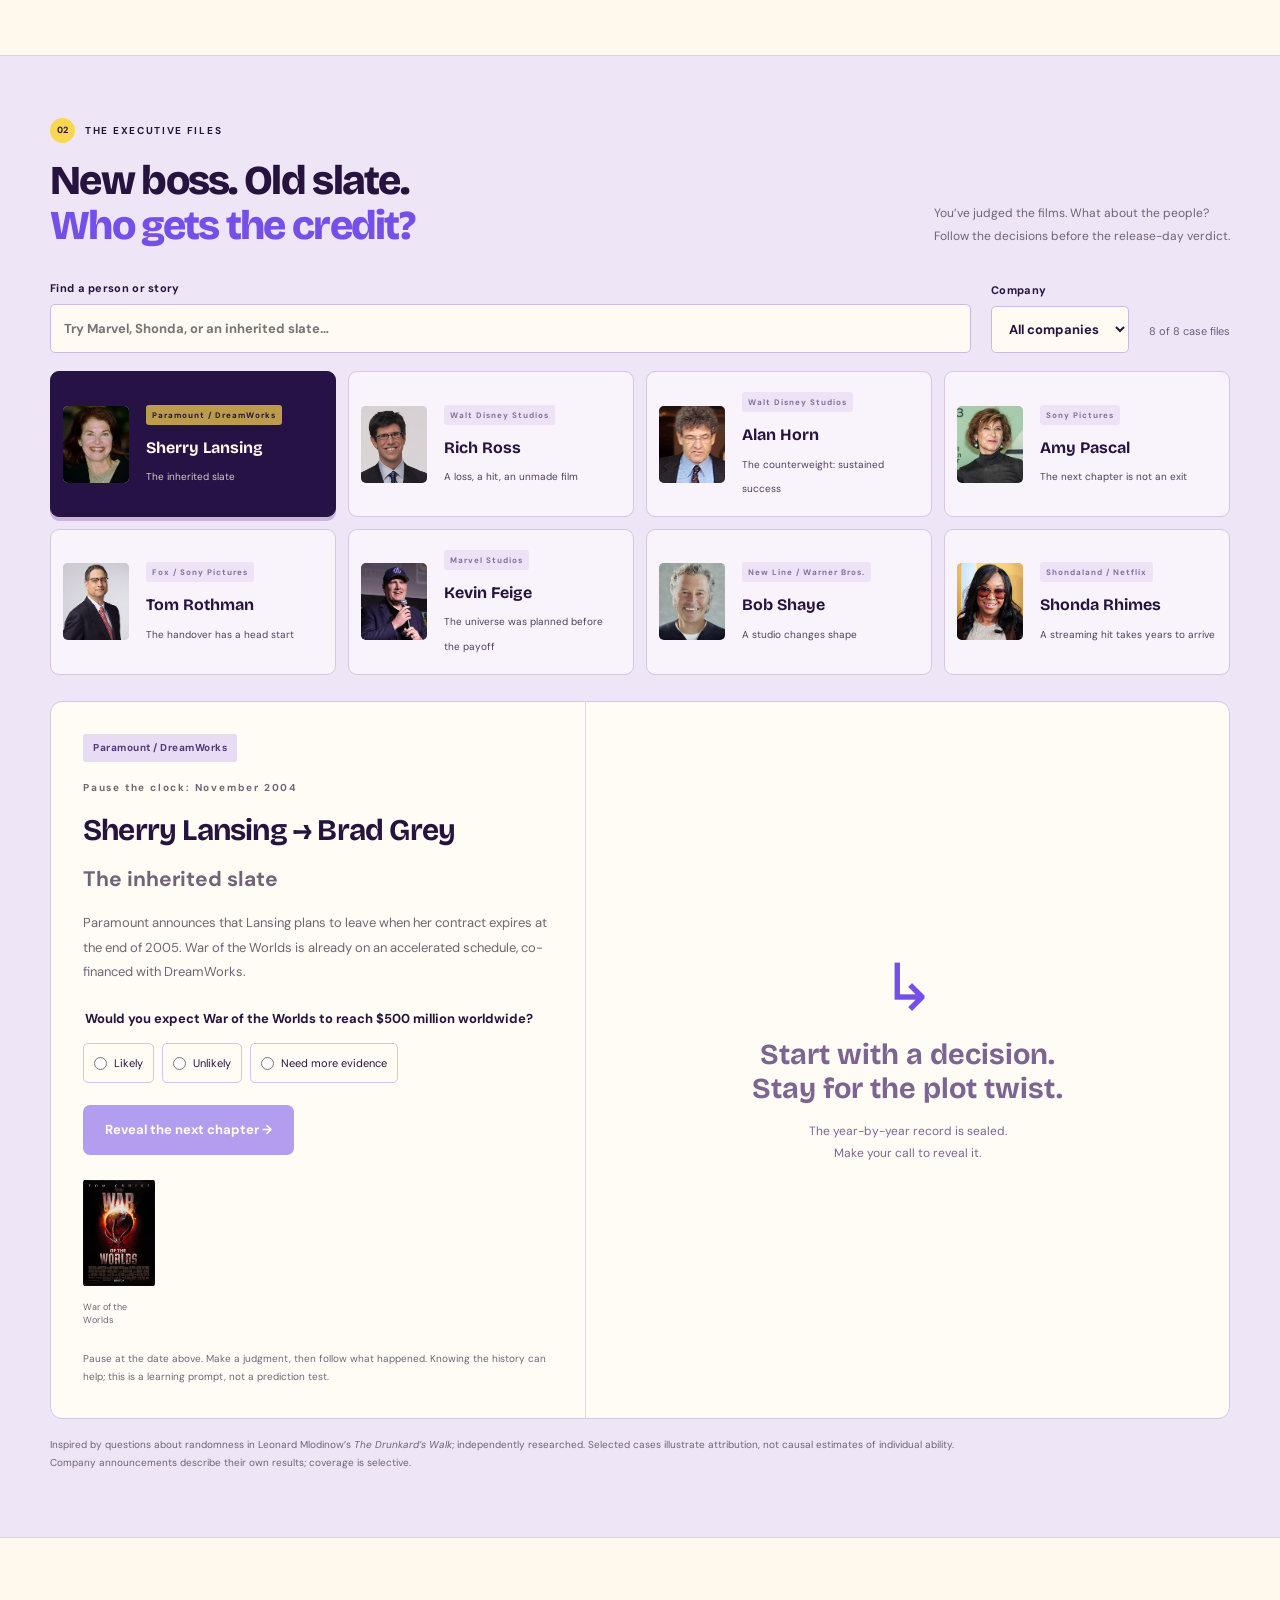
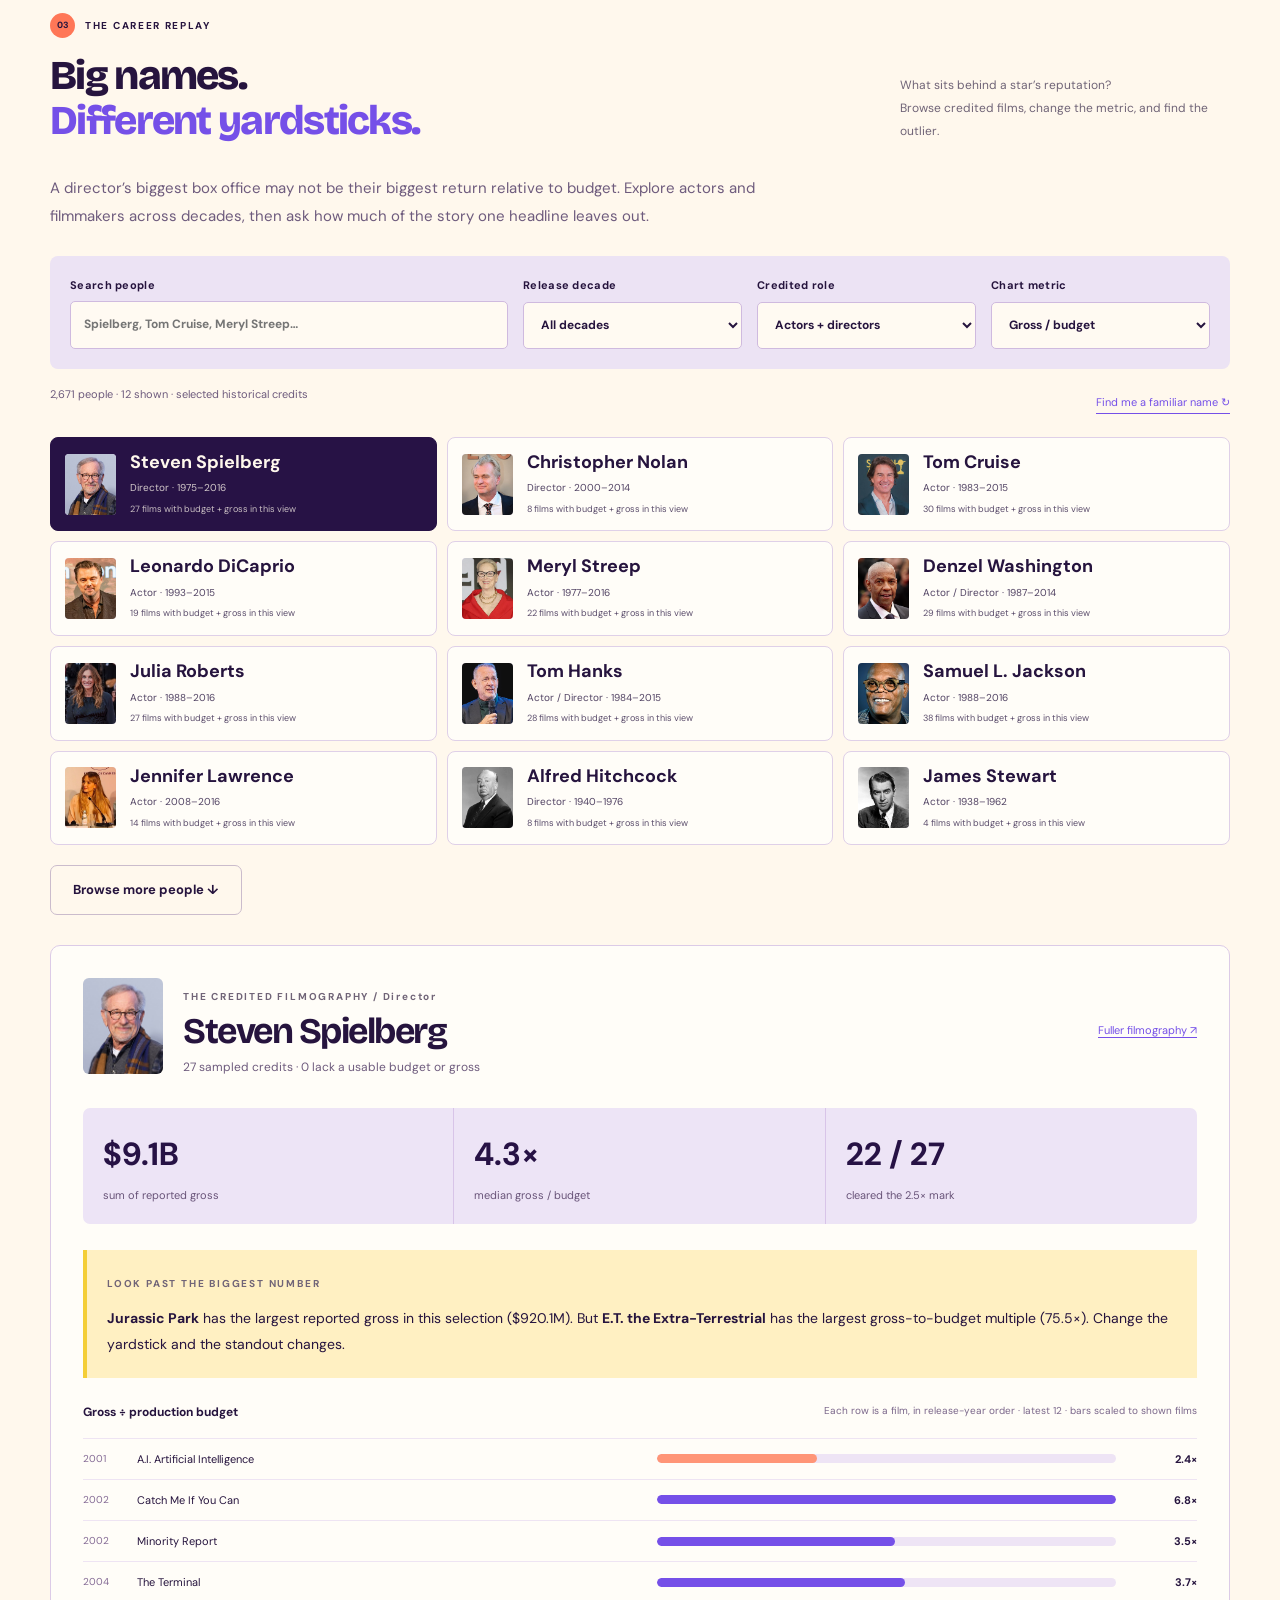
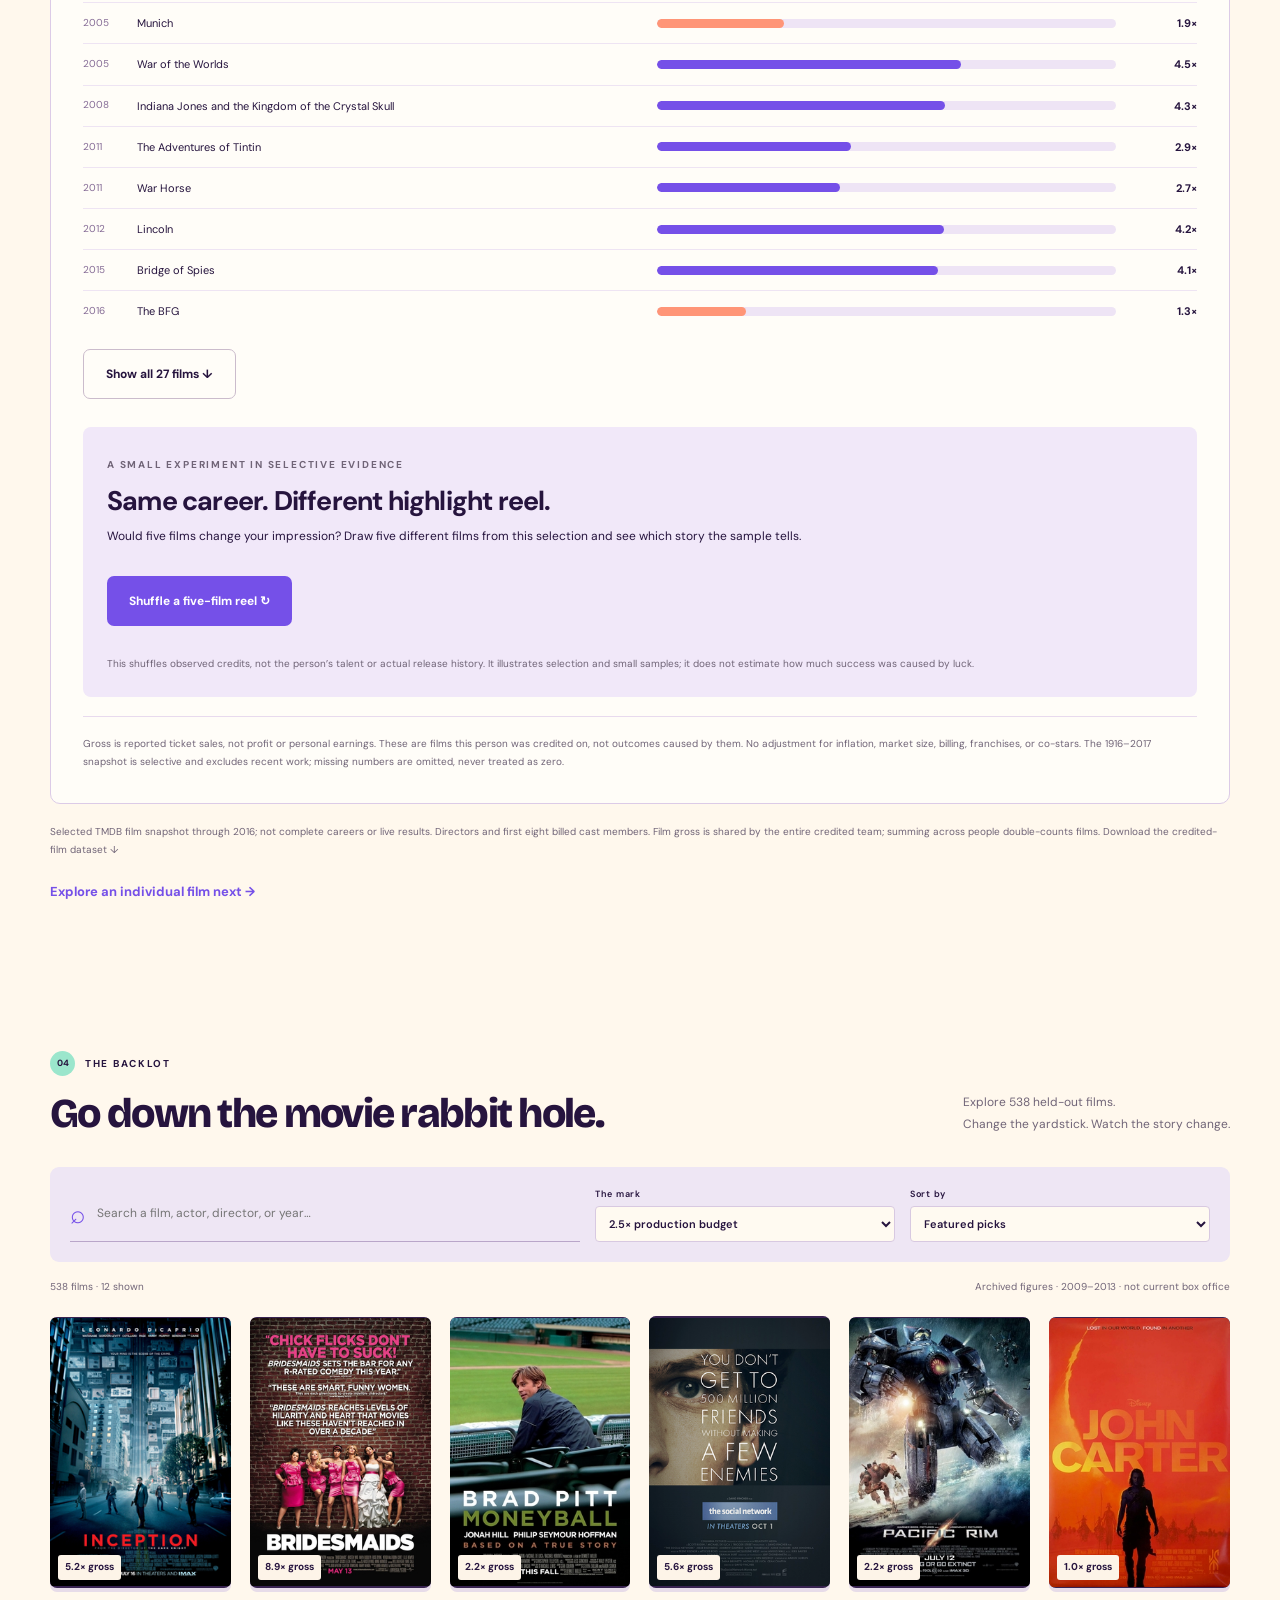
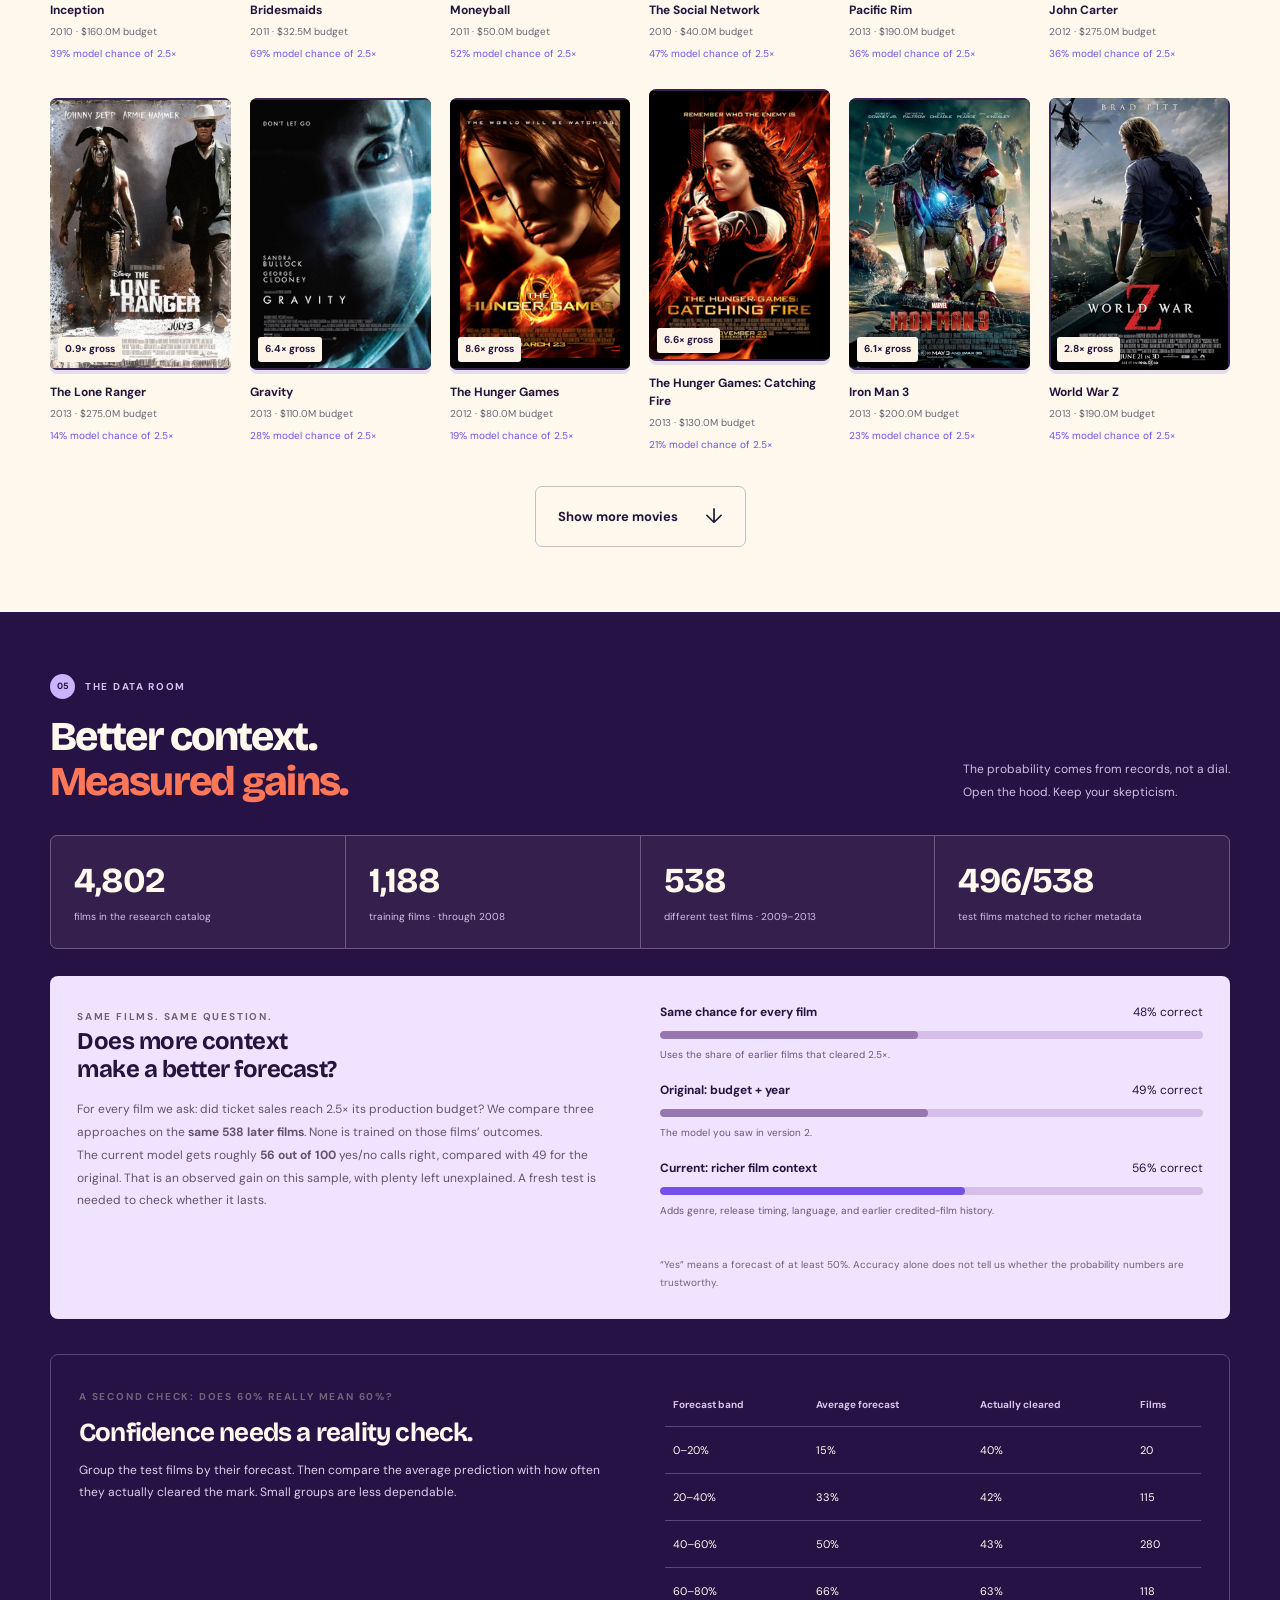
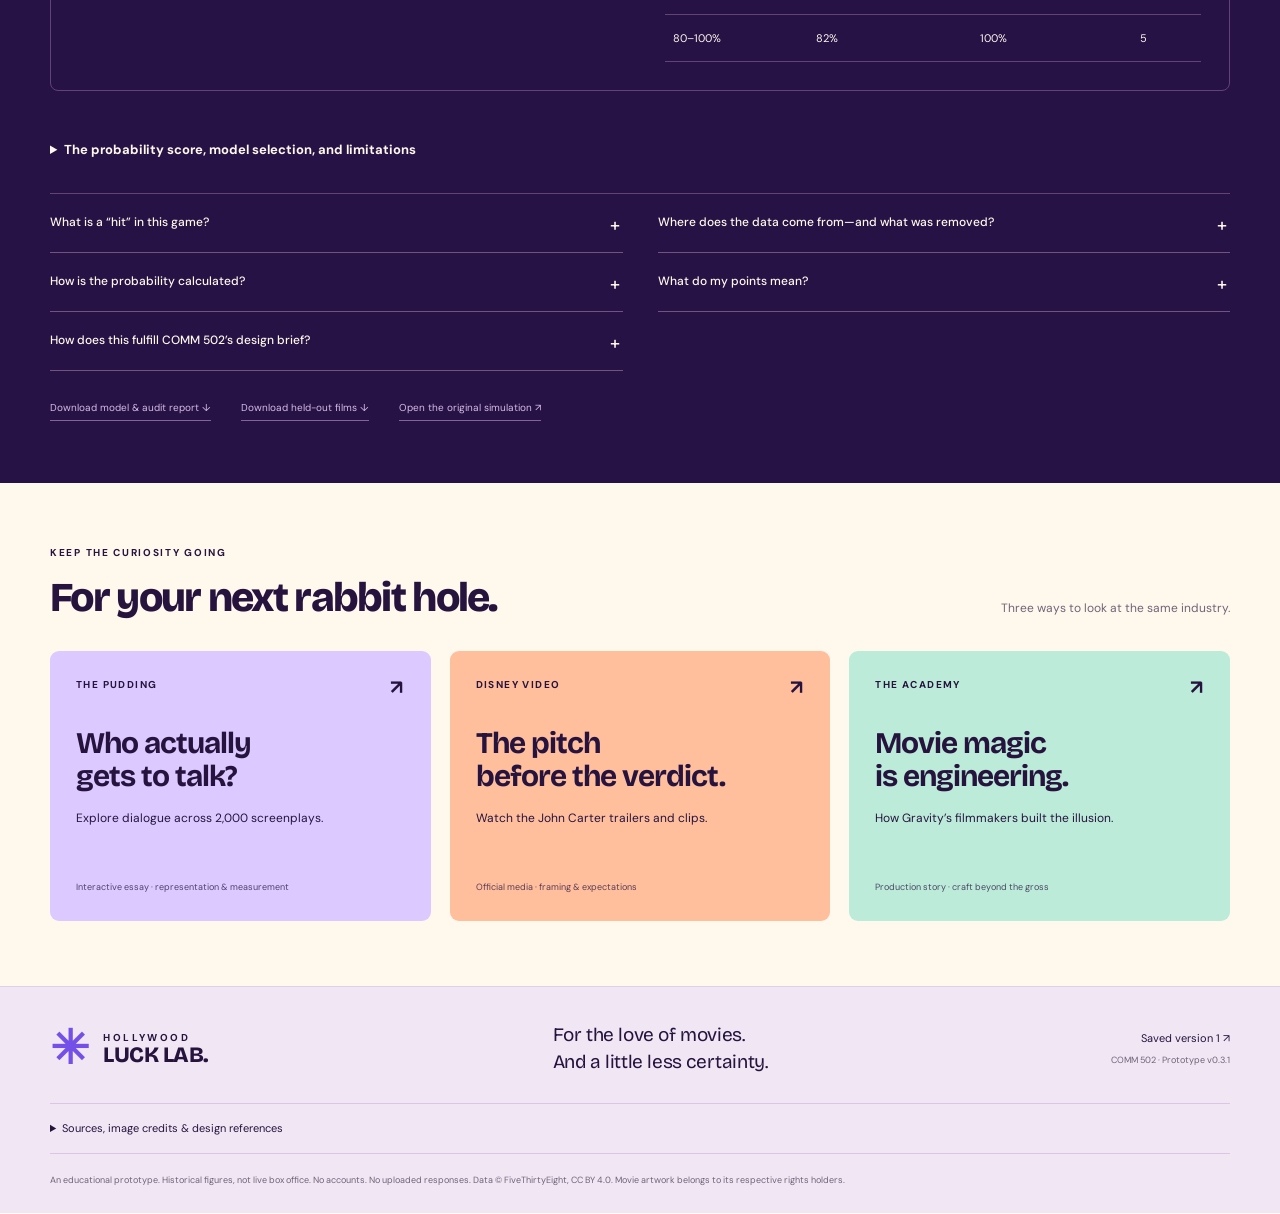
==== commit c35c9a92: "Scale career chart to visible films and label the comparison" ====
--- a/public/index.html
+++ b/public/index.html
@@ -55,7 +55,7 @@
       <a class="reading-card mint-card" href="https://www.oscars.org/events/deconstructing-gravity" target="_blank" rel="noopener noreferrer"><span>THE ACADEMY <b>↗</b></span><h3>Movie magic<br> is engineering.</h3><p>How Gravity’s filmmakers built the illusion.</p><small>Production story · craft beyond the gross</small></a>
     </div></section>
   </main>
-  <footer class="footer"><div class="wrap"><div class="footer-top"><a class="brand" href="#"><span class="brand-icon" aria-hidden="true">✳</span><span>HOLLYWOOD<strong>LUCK LAB.</strong></span></a><p>For the love of movies.<br> And a little less certainty.</p><div><a href="classic/index.html">Saved version 1 ↗</a><span>COMM 502 · Prototype v0.3.0</span></div></div>
+  <footer class="footer"><div class="wrap"><div class="footer-top"><a class="brand" href="#"><span class="brand-icon" aria-hidden="true">✳</span><span>HOLLYWOOD<strong>LUCK LAB.</strong></span></a><p>For the love of movies.<br> And a little less certainty.</p><div><a href="classic/index.html">Saved version 1 ↗</a><span>COMM 502 · Prototype v0.3.1</span></div></div>
     <details class="credits"><summary>Sources, image credits & design references</summary><div id="credits-content"></div></details><p class="footer-note">An educational prototype. Historical figures, not live box office. No accounts. No uploaded responses. Data © FiveThirtyEight, CC BY 4.0. Movie artwork belongs to its respective rights holders.</p>
   </div></footer>
   <dialog id="movie-dialog" aria-labelledby="dialog-title"><button class="dialog-close" aria-label="Close movie details">×</button><div id="dialog-content"></div></dialog>
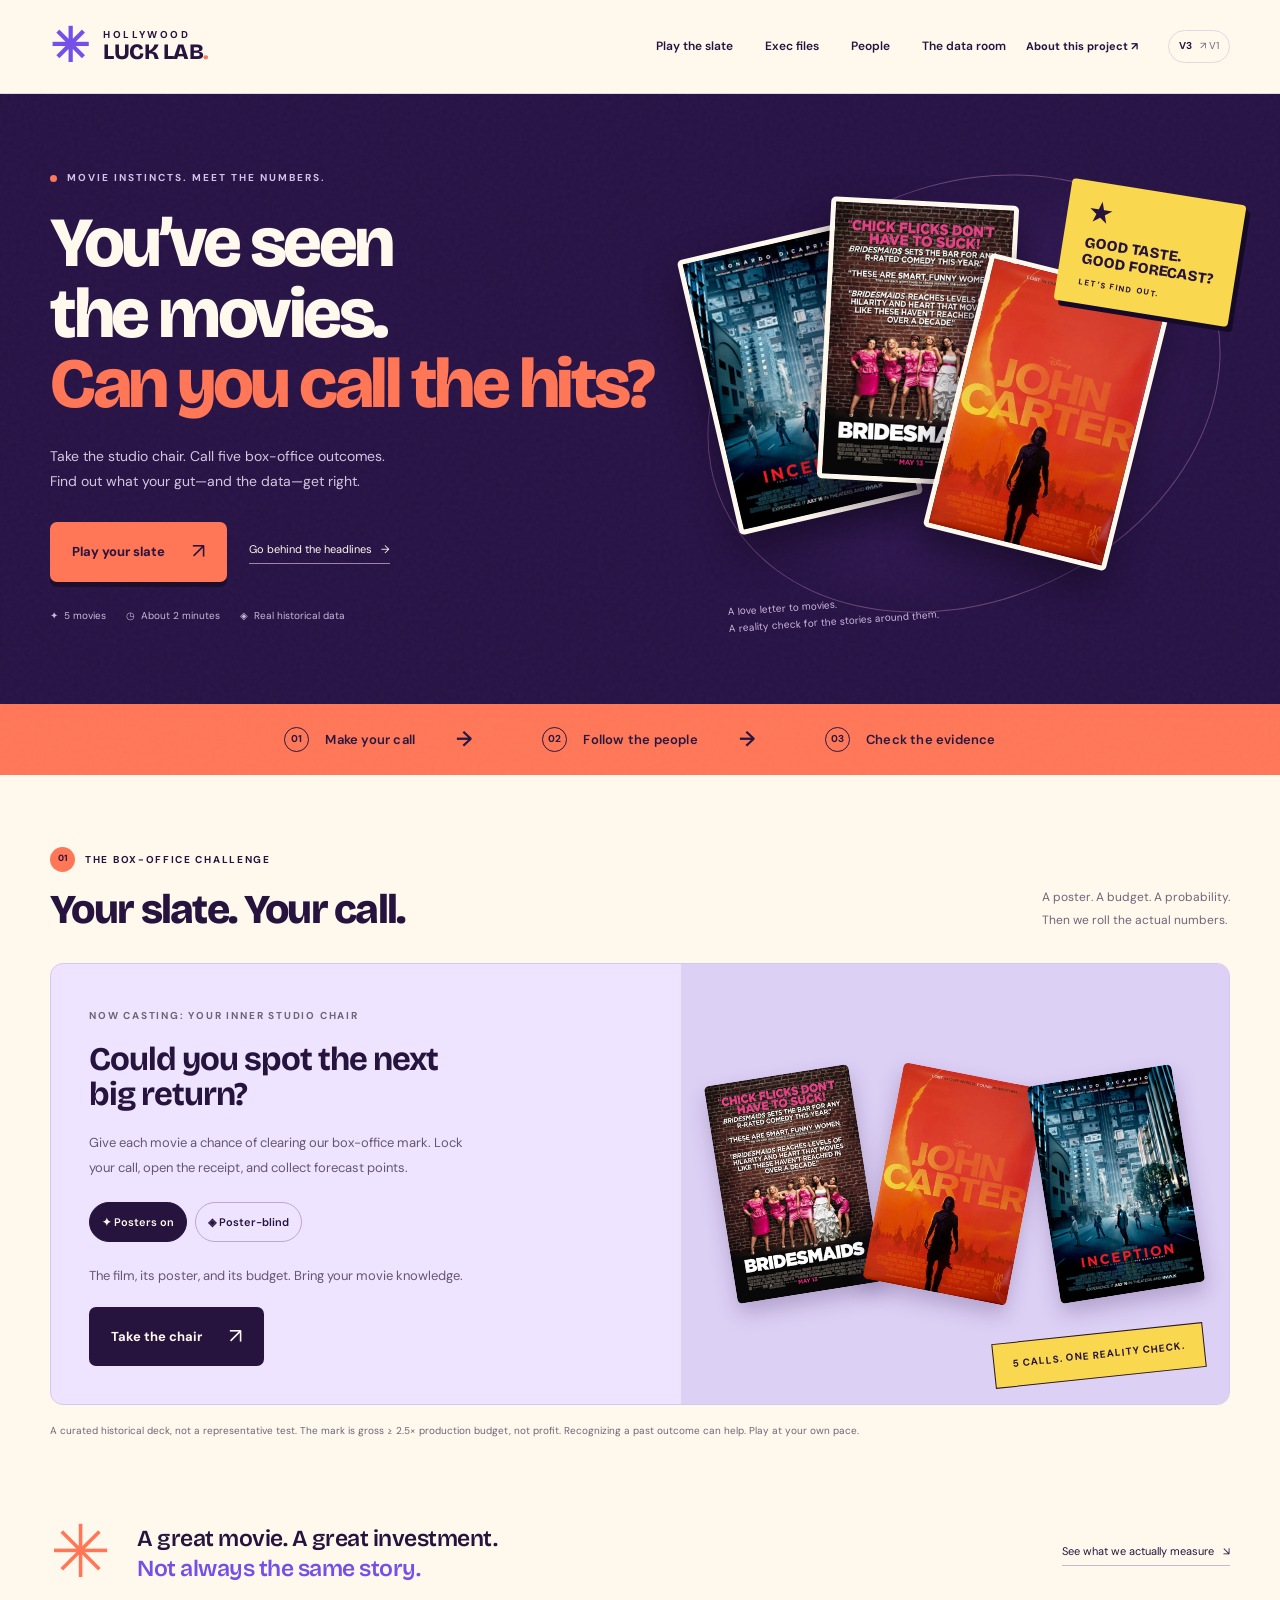
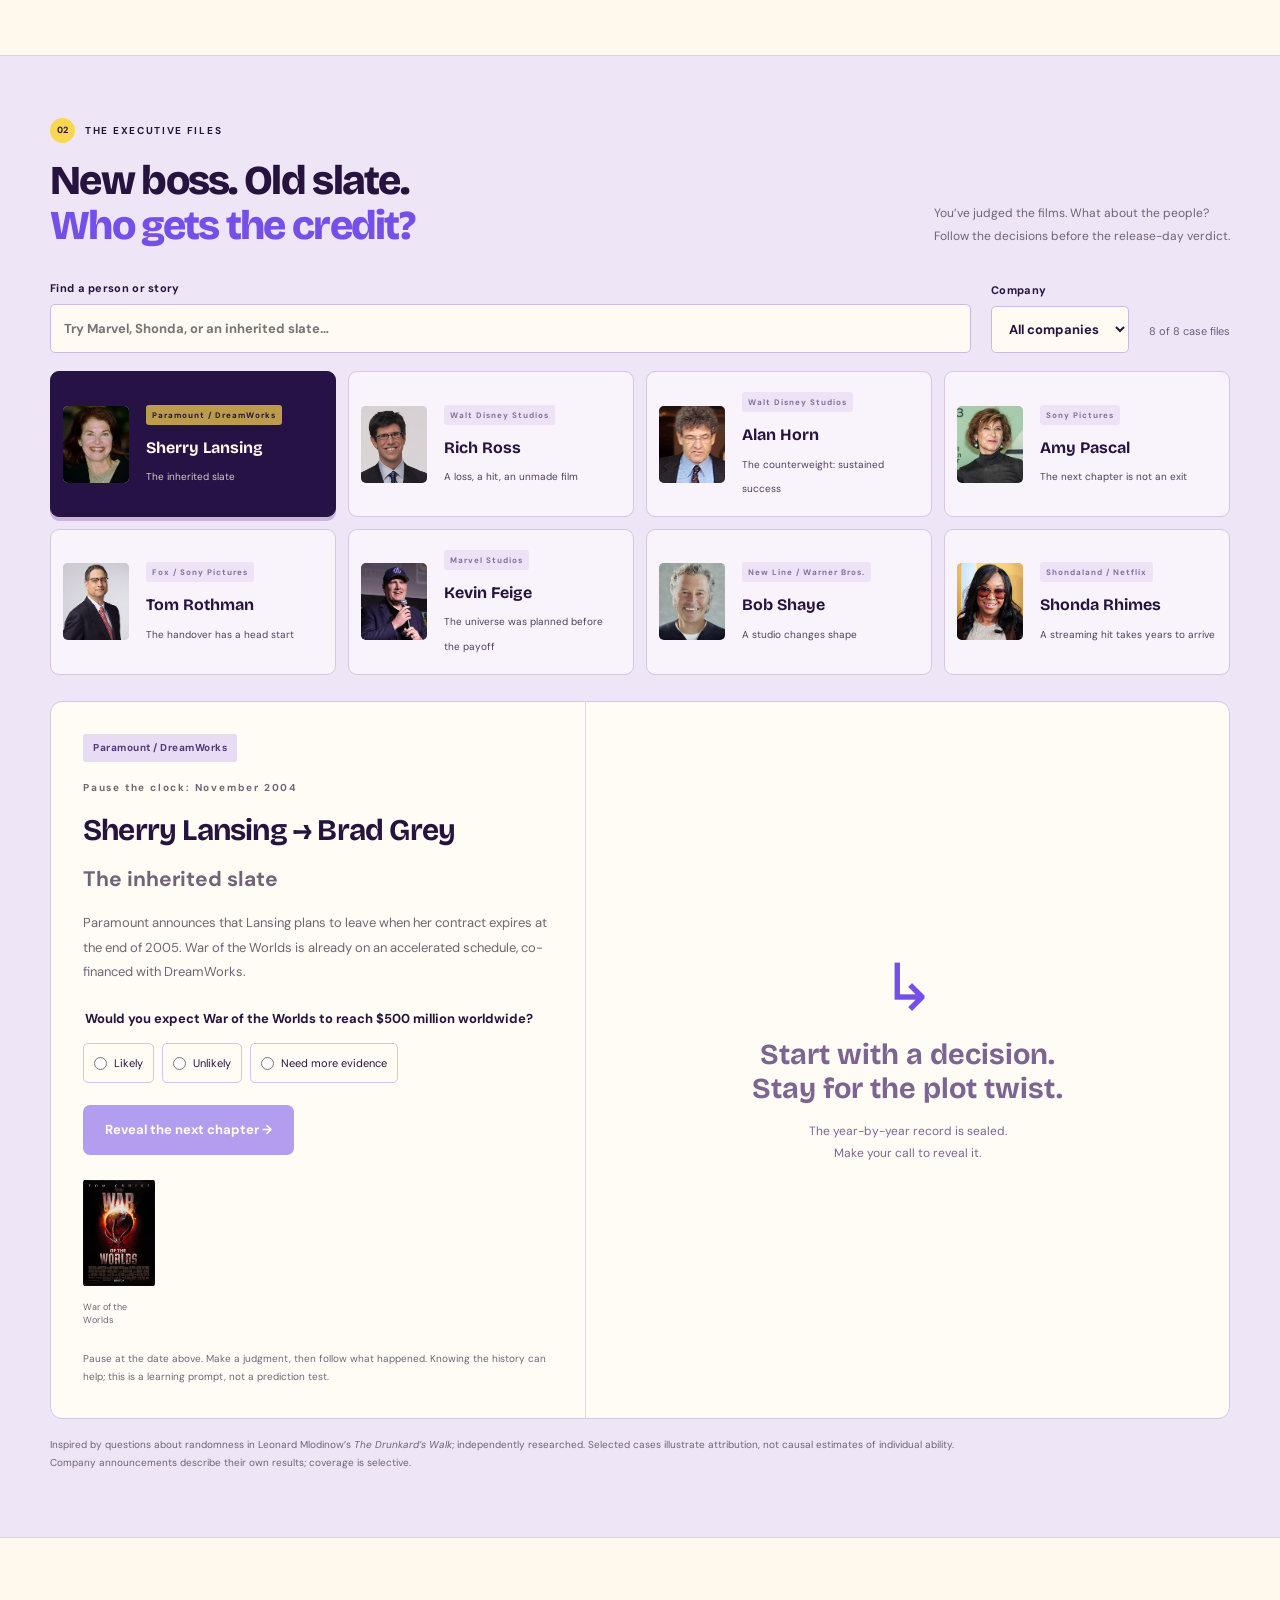
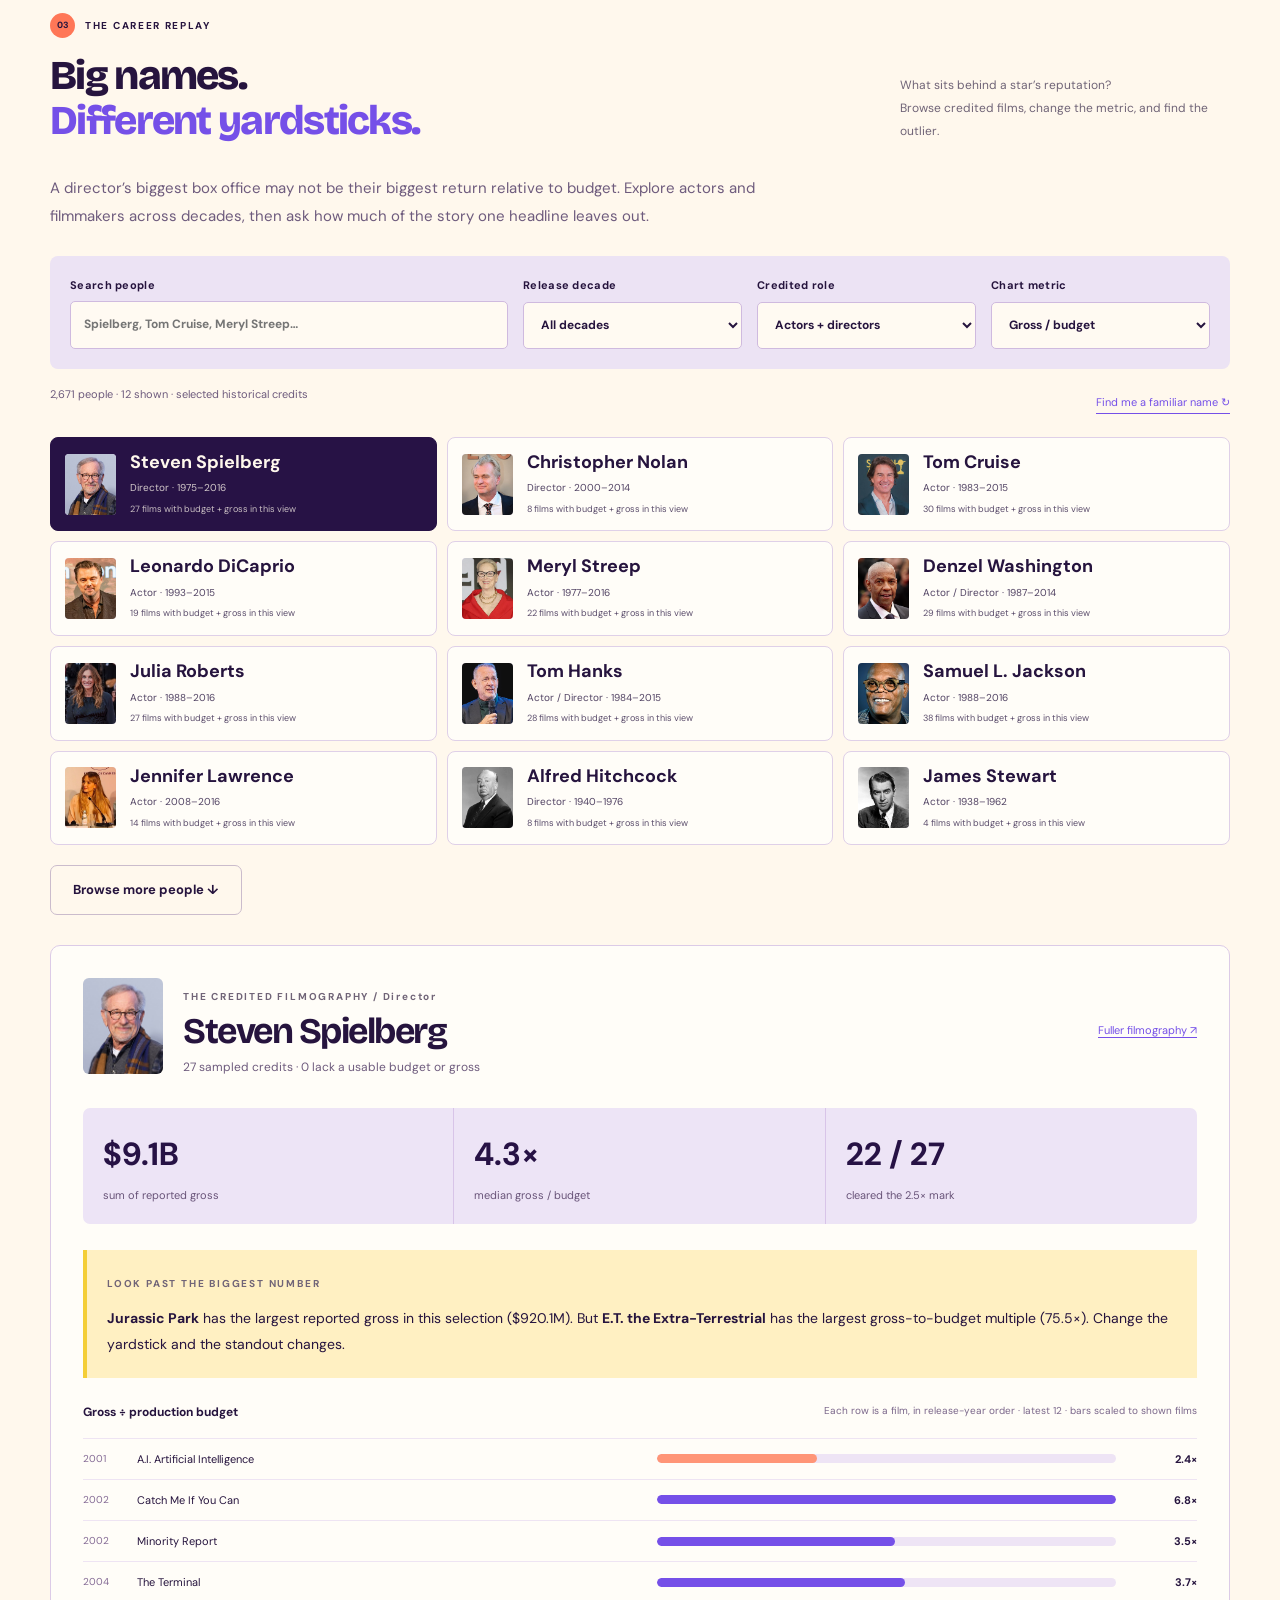
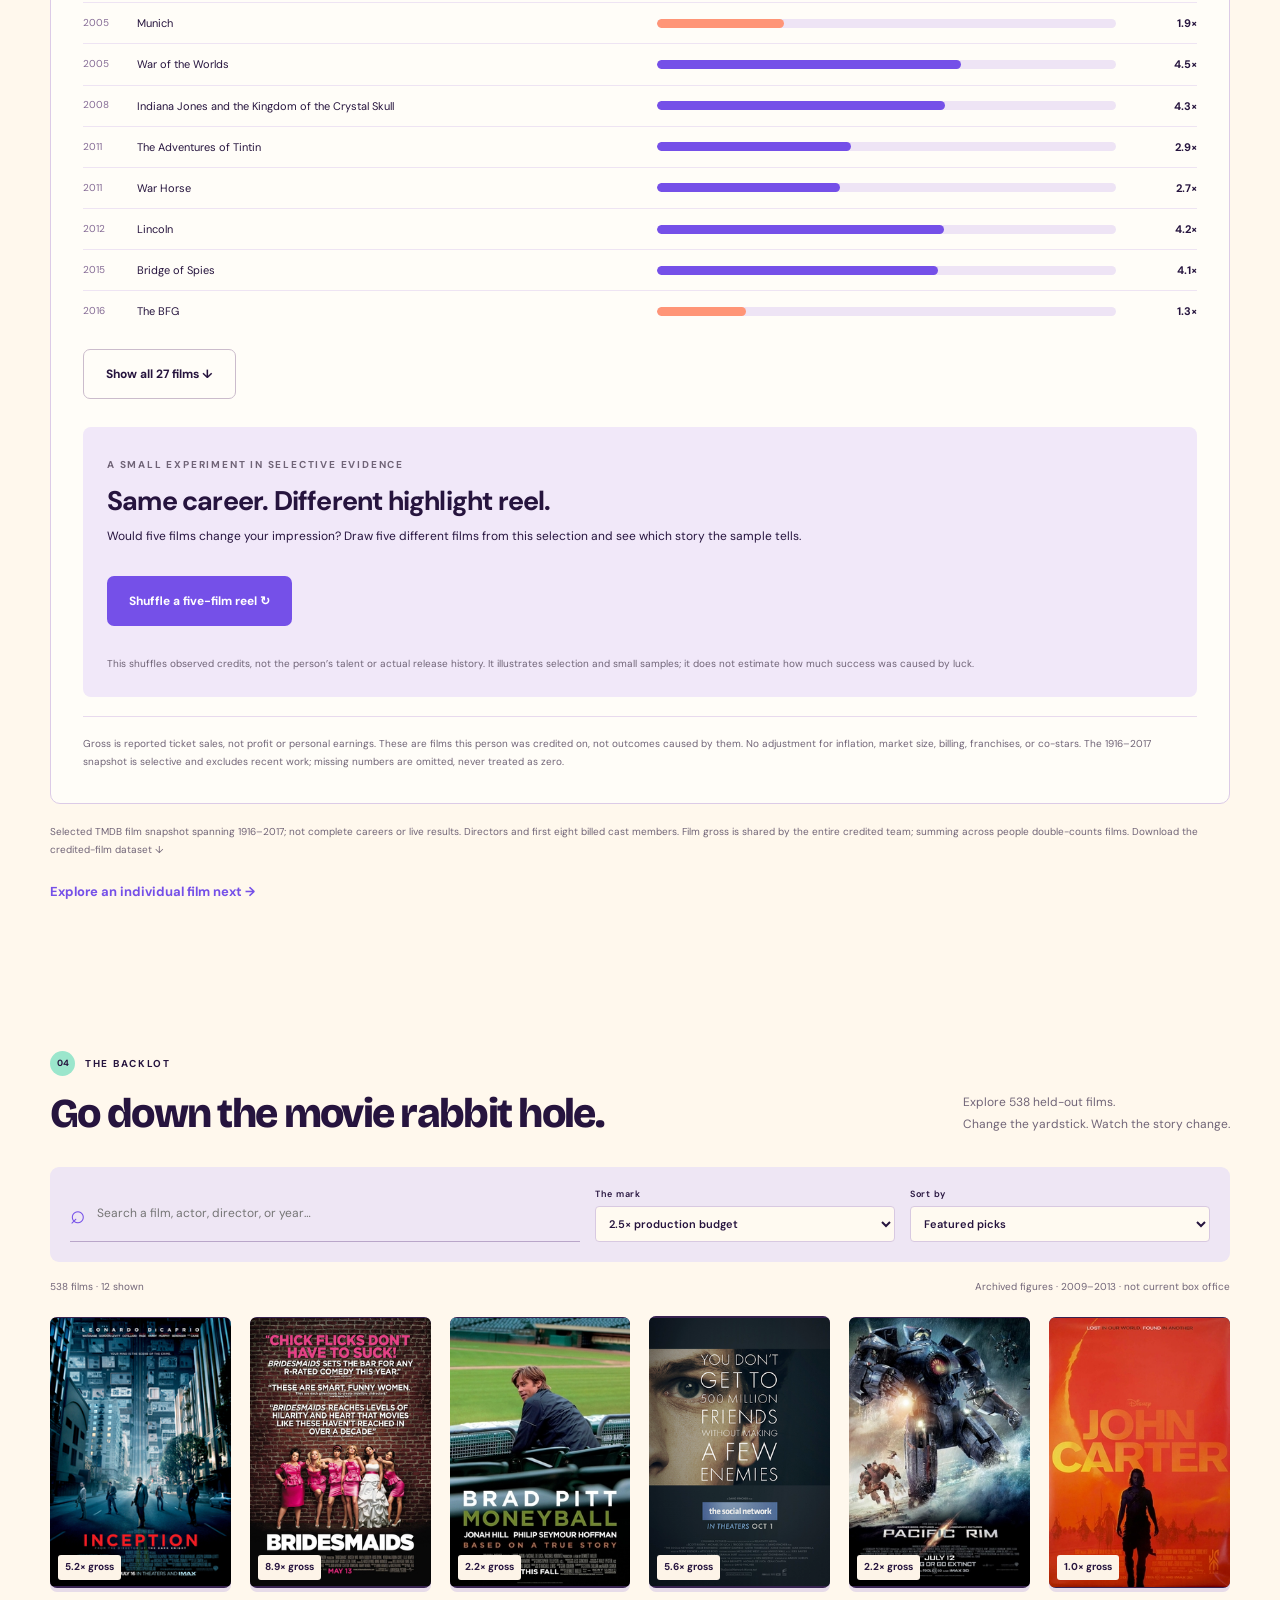
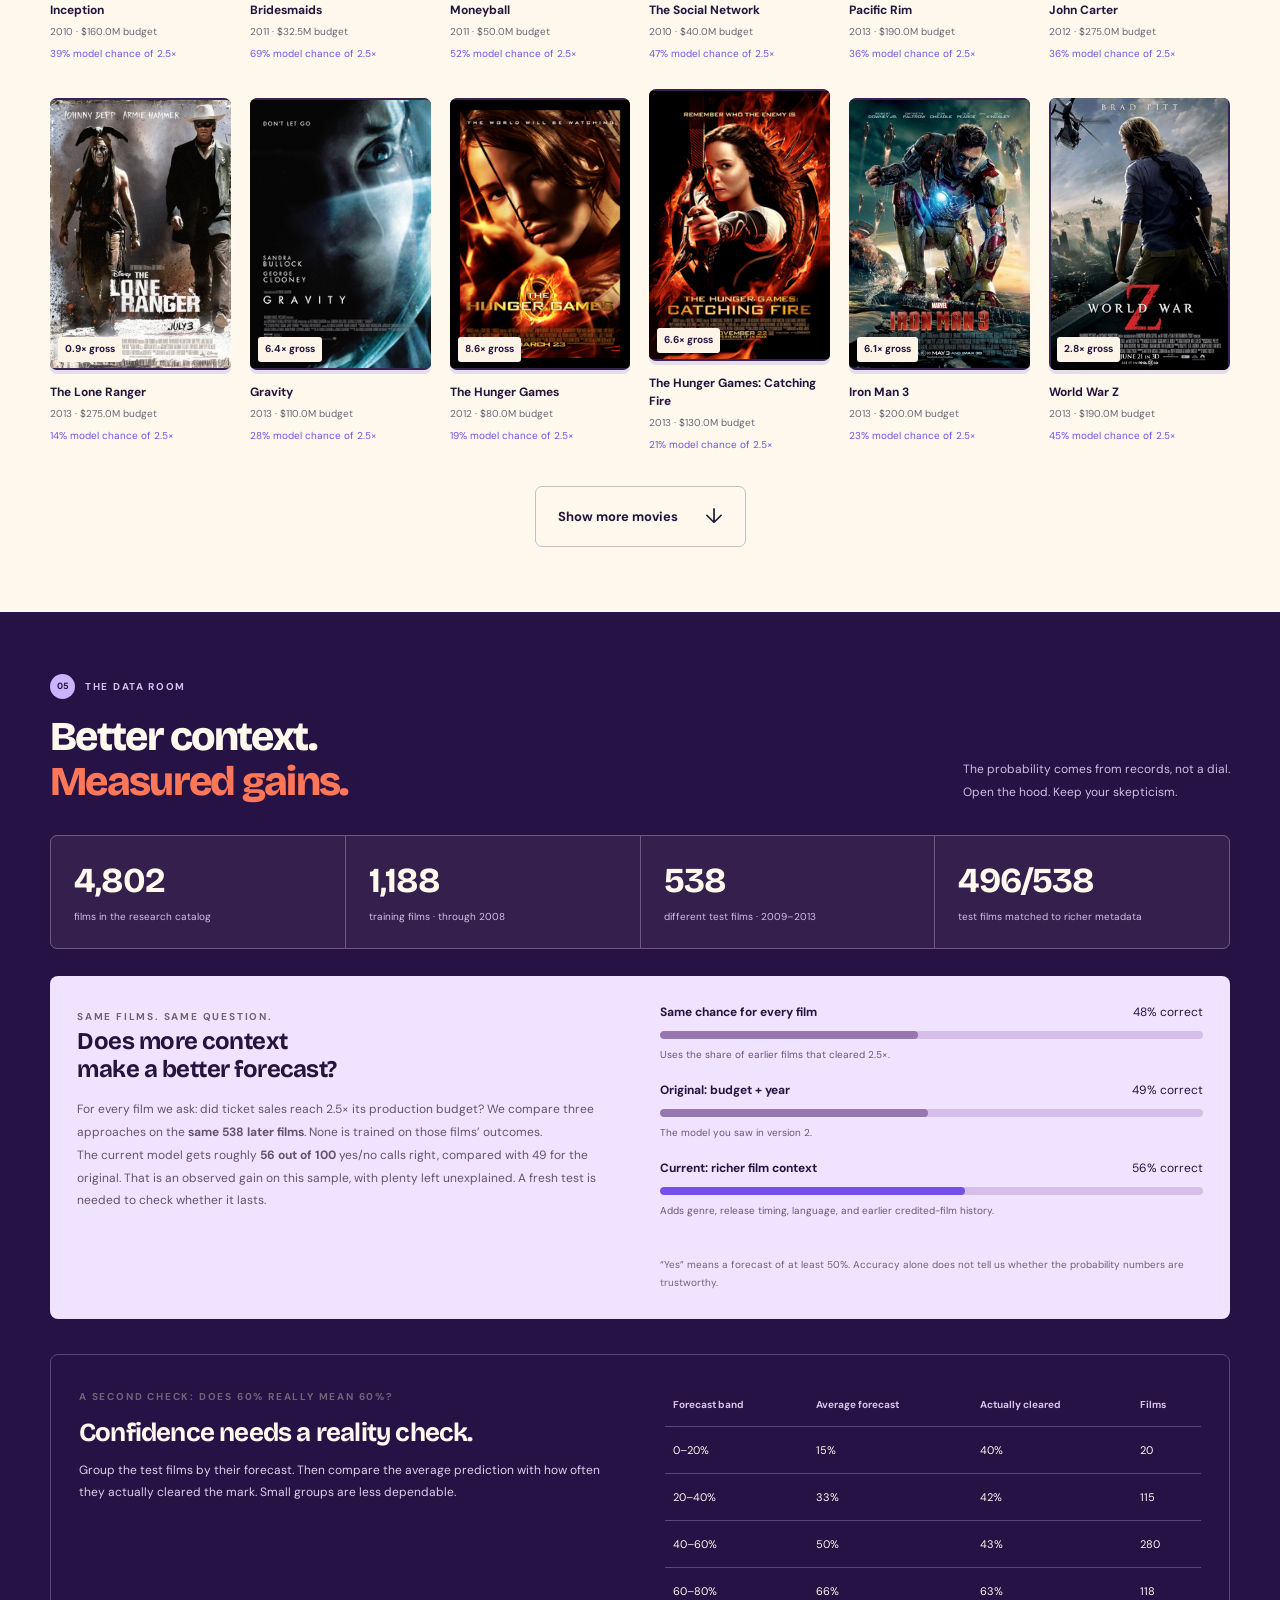
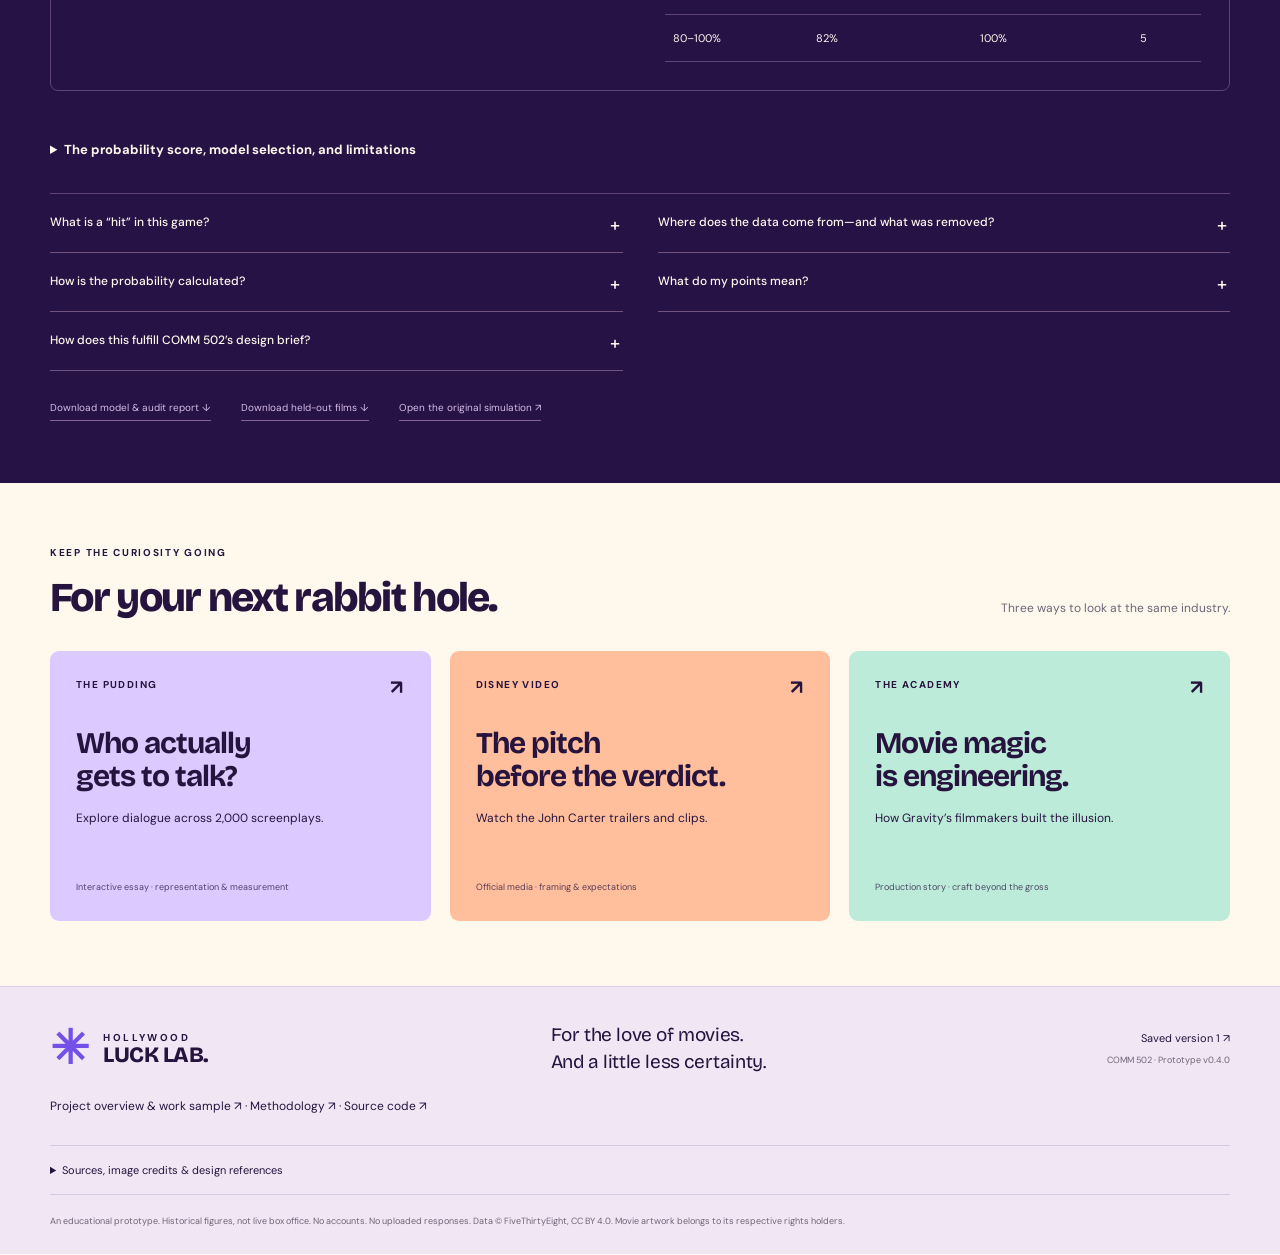
==== commit 41122666: "Prepare public portfolio, work sample, and probability reliability explanations" ====
--- a/public/index.html
+++ b/public/index.html
@@ -11,7 +11,7 @@
   <header class="topbar"><div class="wrap topbar-inner">
     <a class="brand" href="#" aria-label="Hollywood Luck Lab home"><span class="brand-icon" aria-hidden="true">✳</span><span>HOLLYWOOD<strong>LUCK LAB<span class="brand-dot">.</span></strong></span></a>
     <nav aria-label="Main navigation"><a href="#play">Play the slate</a><a href="#case-files">Exec files</a><a href="#people">People</a><a href="#data-room">The data room</a></nav>
-    <a class="version-link" href="classic/index.html" title="Open the saved original prototype">V3 <span>↗ V1</span></a>
+    <a class="project-about-link" href="portfolio.html">About this project ↗</a><a class="version-link" href="classic/index.html" title="Open the saved original prototype">V3 <span>↗ V1</span></a>
   </div></header>
   <main>
     <noscript><p class="wrap">Enable JavaScript to play. The <a href="data/model-report.json">model report</a> is available as a standalone file.</p></noscript>
@@ -31,7 +31,7 @@
 
     <section id="case-files" class="dossier-section" aria-labelledby="dossier-title"><div class="wrap"><div class="section-heading"><div><p class="eyebrow"><span class="section-number yellow">02</span> THE EXECUTIVE FILES</p><h2 id="dossier-title">New boss. Old slate.<br> <em>Who gets the credit?</em></h2></div><p>You’ve judged the films. What about the people?<br> Follow the decisions before the release-day verdict.</p></div><div id="dossiers"></div></div></section>
 
-    <section id="people" class="people-section wrap" aria-labelledby="people-title"><div class="section-heading"><div><p class="eyebrow"><span class="section-number coral">03</span> THE CAREER REPLAY</p><h2 id="people-title">Big names.<br><em>Different yardsticks.</em></h2></div><p>What sits behind a star’s reputation?<br> Browse credited films, change the metric, and find the outlier.</p></div><p class="section-intro">A director’s biggest box office may not be their biggest return relative to budget. Explore actors and filmmakers across decades, then ask how much of the story one headline leaves out.</p><div class="people-tools"><label>Search people<input id="people-search" type="search" placeholder="Spielberg, Tom Cruise, Meryl Streep…"></label><label>Release decade<select id="people-decade"><option value="">All decades</option><option value="1910">1910s</option><option value="1920">1920s</option><option value="1930">1930s</option><option value="1940">1940s</option><option value="1950">1950s</option><option value="1960">1960s</option><option value="1970">1970s</option><option value="1980">1980s</option><option value="1990">1990s</option><option value="2000">2000s</option><option value="2010">2010s</option></select></label><label>Credited role<select id="people-role"><option value="">Actors + directors</option><option>Actor</option><option>Director</option></select></label><label>Chart metric<select id="people-metric"><option value="multiple">Gross / budget</option><option value="gross">Reported gross</option></select></label></div><div class="people-intro-row"><p id="people-count" aria-live="polite"></p><button id="people-surprise" class="inline-button">Find me a familiar name ↻</button></div><div id="people-grid" class="people-grid"></div><button id="people-more" class="button outline">Browse more people ↓</button><div id="person-profile" class="person-profile"></div><p class="small-note">Selected TMDB film snapshot through 2016; not complete careers or live results. Directors and first eight billed cast members. Film gross is shared by the entire credited team; summing across people double-counts films. <a href="data/film-credits.csv" download>Download the credited-film dataset ↓</a></p><a class="story-next" href="#backlot">Explore an individual film next →</a></section>
+    <section id="people" class="people-section wrap" aria-labelledby="people-title"><div class="section-heading"><div><p class="eyebrow"><span class="section-number coral">03</span> THE CAREER REPLAY</p><h2 id="people-title">Big names.<br><em>Different yardsticks.</em></h2></div><p>What sits behind a star’s reputation?<br> Browse credited films, change the metric, and find the outlier.</p></div><p class="section-intro">A director’s biggest box office may not be their biggest return relative to budget. Explore actors and filmmakers across decades, then ask how much of the story one headline leaves out.</p><div class="people-tools"><label>Search people<input id="people-search" type="search" placeholder="Spielberg, Tom Cruise, Meryl Streep…"></label><label>Release decade<select id="people-decade"><option value="">All decades</option><option value="1910">1910s</option><option value="1920">1920s</option><option value="1930">1930s</option><option value="1940">1940s</option><option value="1950">1950s</option><option value="1960">1960s</option><option value="1970">1970s</option><option value="1980">1980s</option><option value="1990">1990s</option><option value="2000">2000s</option><option value="2010">2010s</option></select></label><label>Credited role<select id="people-role"><option value="">Actors + directors</option><option>Actor</option><option>Director</option></select></label><label>Chart metric<select id="people-metric"><option value="multiple">Gross / budget</option><option value="gross">Reported gross</option></select></label></div><div class="people-intro-row"><p id="people-count" aria-live="polite"></p><button id="people-surprise" class="inline-button">Find me a familiar name ↻</button></div><div id="people-grid" class="people-grid"></div><button id="people-more" class="button outline">Browse more people ↓</button><div id="person-profile" class="person-profile"></div><p class="small-note">Selected TMDB film snapshot spanning 1916–2017; not complete careers or live results. Directors and first eight billed cast members. Film gross is shared by the entire credited team; summing across people double-counts films. <a href="data/film-credits.csv" download>Download the credited-film dataset ↓</a></p><a class="story-next" href="#backlot">Explore an individual film next →</a></section>
 
     <section id="backlot" class="backlot wrap" aria-labelledby="backlot-title"><div class="section-heading"><div><p class="eyebrow"><span class="section-number mint">04</span> THE BACKLOT</p><h2 id="backlot-title">Go down the movie rabbit hole.</h2></div><p>Explore <span data-holdout-count>538</span> held-out films.<br> Change the yardstick. Watch the story change.</p></div>
       <div class="explorer-tools"><label class="search-field"><span class="sr-only">Search the movie archive</span><span aria-hidden="true">⌕</span><input id="movie-search" type="search" placeholder="Search a film, actor, director, or year…" autocomplete="off"></label><label class="select-field">The mark<select id="explore-threshold"><option value="1.0">1× production budget</option><option value="2.5" selected>2.5× production budget</option><option value="5.0">5× production budget</option></select></label><label class="select-field">Sort by<select id="explore-sort"><option value="featured">Featured picks</option><option value="probability">Model probability</option><option value="multiple">Actual gross multiple</option><option value="year">Newest first</option></select></label></div>
@@ -55,8 +55,8 @@
       <a class="reading-card mint-card" href="https://www.oscars.org/events/deconstructing-gravity" target="_blank" rel="noopener noreferrer"><span>THE ACADEMY <b>↗</b></span><h3>Movie magic<br> is engineering.</h3><p>How Gravity’s filmmakers built the illusion.</p><small>Production story · craft beyond the gross</small></a>
     </div></section>
   </main>
-  <footer class="footer"><div class="wrap"><div class="footer-top"><a class="brand" href="#"><span class="brand-icon" aria-hidden="true">✳</span><span>HOLLYWOOD<strong>LUCK LAB.</strong></span></a><p>For the love of movies.<br> And a little less certainty.</p><div><a href="classic/index.html">Saved version 1 ↗</a><span>COMM 502 · Prototype v0.3.1</span></div></div>
-    <details class="credits"><summary>Sources, image credits & design references</summary><div id="credits-content"></div></details><p class="footer-note">An educational prototype. Historical figures, not live box office. No accounts. No uploaded responses. Data © FiveThirtyEight, CC BY 4.0. Movie artwork belongs to its respective rights holders.</p>
+  <footer class="footer"><div class="wrap"><div class="footer-top"><a class="brand" href="#"><span class="brand-icon" aria-hidden="true">✳</span><span>HOLLYWOOD<strong>LUCK LAB.</strong></span></a><p>For the love of movies.<br> And a little less certainty.</p><div><a href="classic/index.html">Saved version 1 ↗</a><span>COMM 502 · Prototype v0.4.0</span></div></div>
+    <p class="portfolio-footer"><a href="portfolio.html">Project overview & work sample ↗</a> · <a href="methodology.html">Methodology ↗</a> · <a href="https://github.com/kv304/hollywood-luck-lab">Source code ↗</a></p><details class="credits" id="source-credits"><summary>Sources, image credits & design references</summary><div id="credits-content"></div></details><p class="footer-note">An educational prototype. Historical figures, not live box office. No accounts. No uploaded responses. Data © FiveThirtyEight, CC BY 4.0. Movie artwork belongs to its respective rights holders.</p>
   </div></footer>
   <dialog id="movie-dialog" aria-labelledby="dialog-title"><button class="dialog-close" aria-label="Close movie details">×</button><div id="dialog-content"></div></dialog>
   <div id="status" class="sr-only" role="status" aria-live="polite"></div>
--- a/public/research.css
+++ b/public/research.css
@@ -16,3 +16,5 @@
 @media(max-width:620px){.journey-strip>a:last-child{display:flex}.topbar nav>a:nth-child(2){display:none}}
 
 .summary-explain{color:inherit;background:none;border:0;border-bottom:1px dotted #c8b2dd;font:inherit;padding:0;cursor:pointer;white-space:nowrap}.summary-explain:hover{color:#f9d74e}
+
+.project-about-link{font-size:11px;font-weight:700;white-space:nowrap}.portfolio-footer{font-size:12px;margin:22px 0}.reliability-check{padding:14px 0;border-top:1px solid #d8c4e8;border-bottom:1px solid #d8c4e8;margin:15px 0}.reliability-check summary{font-weight:700;font-size:12px;cursor:pointer}.reliability-check p{font-size:12px;line-height:1.8;margin:15px 0 0}.probability-meaning{font-size:11px!important}.forecast-coach{background:#f4edfa;border-left:3px solid #7550e8;padding:14px;font-size:11px;line-height:1.8}.forecast-coach strong{display:block}.topbar-inner{gap:20px}@media(max-width:1000px){.project-about-link{display:none}}
